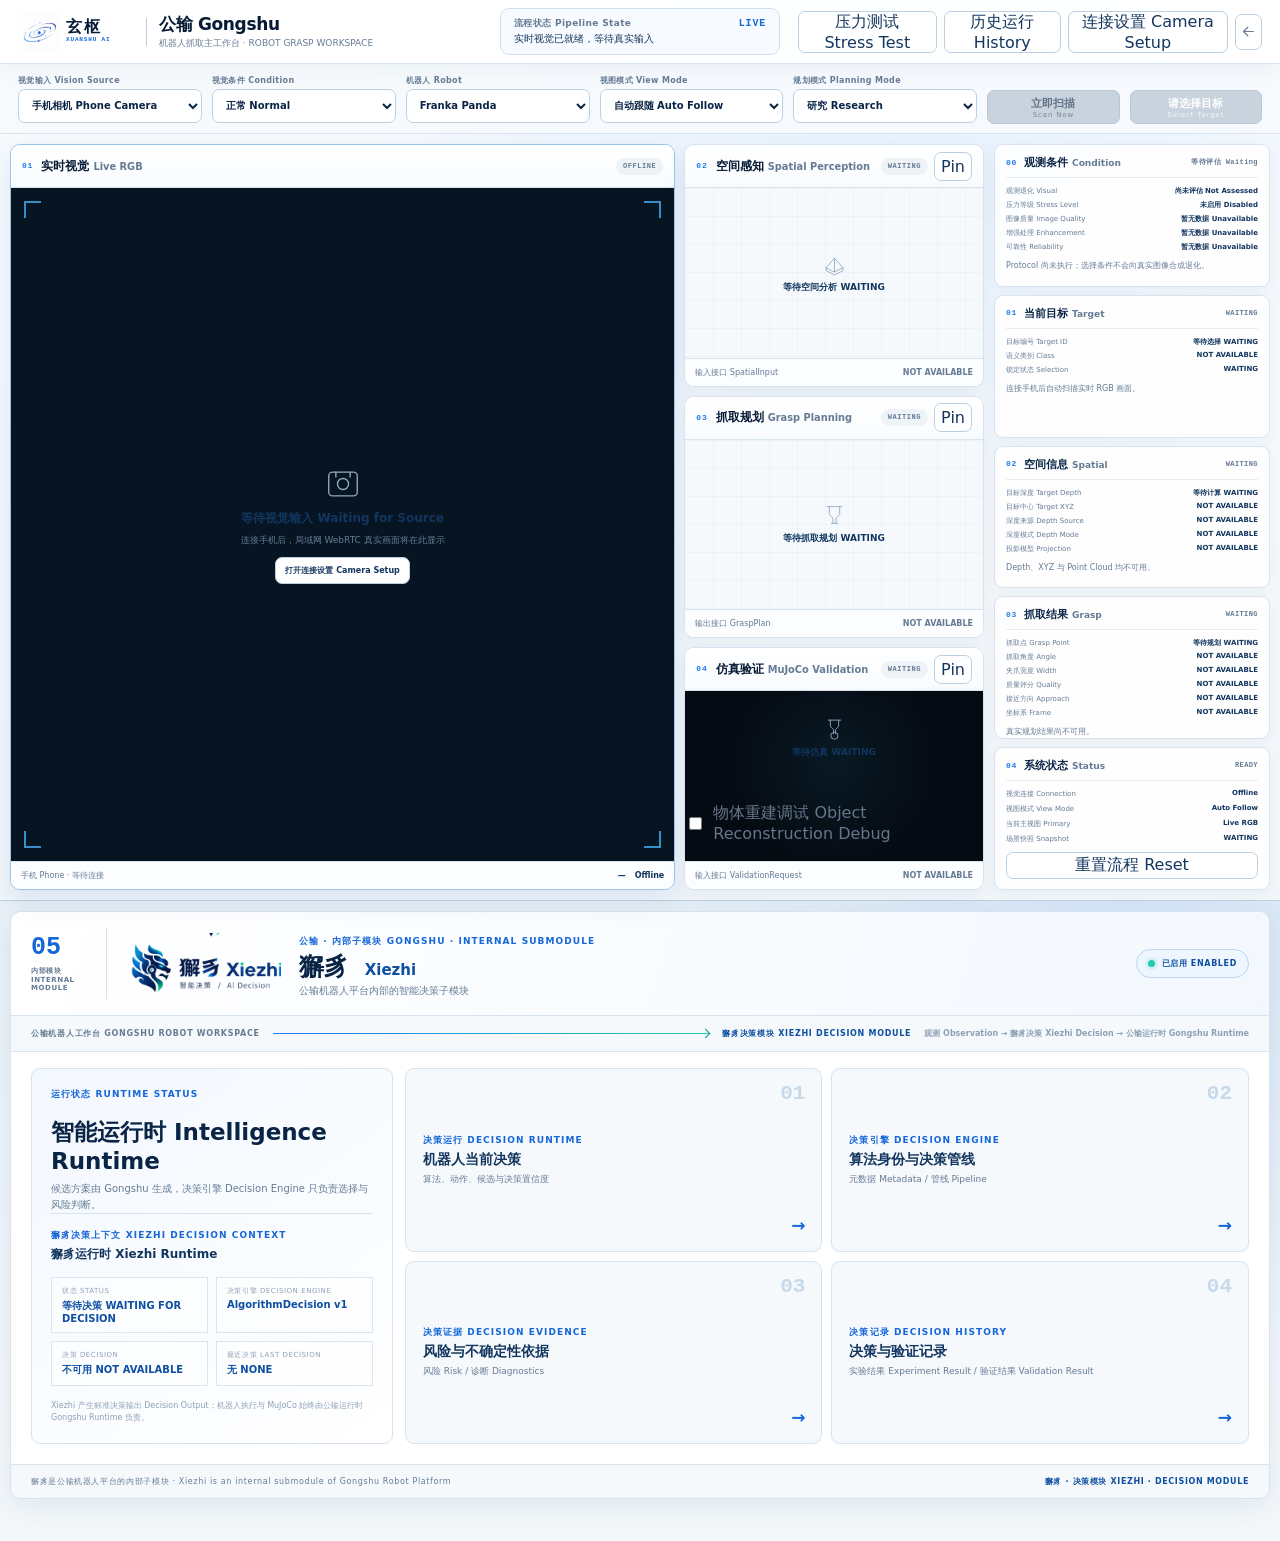
==== frontend/apps/gongshu/index.html @ 01b91fa0 "feat(xiezhi): add algorithm switcher v1" ====
<!doctype html>
<html lang="zh-CN">
  <head>
    <meta charset="utf-8" />
    <meta name="viewport" content="width=device-width, initial-scale=1" />
    <meta name="theme-color" content="#edf3f8" />
    <meta name="description" content="公输 Gongshu 机器人抓取主工作台：实时视觉、空间感知、抓取规划与 MuJoCo 仿真验证。" />
    <title>公输 Gongshu · 机器人抓取主工作台</title>
    <link rel="stylesheet" href="./gongshu.css" />
    <link rel="stylesheet" href="./workspace.css" />
    <link rel="stylesheet" href="./xiezhi-lab.css" />
  </head>
  <body class="workspace-app">
    <header class="workspace-header">
      <div class="workspace-brand">
        <a class="brand" href="../../index.html" aria-label="返回玄枢 XUANSHU AI 门户">
          <img src="../portal/assets/xuanshu-orbit.png" alt="" />
          <span><strong>玄枢</strong><small>XUANSHU AI</small></span>
        </a>
        <span class="brand-divider" aria-hidden="true"></span>
        <div class="product-name">
          <strong>公输 Gongshu</strong>
          <span>机器人抓取主工作台 · ROBOT GRASP WORKSPACE</span>
        </div>
      </div>

      <div class="pipeline-summary" aria-live="polite">
        <span>流程状态 Pipeline State</span>
        <strong id="pipelineBadge">LIVE</strong>
        <small id="pipelineMessage">实时视觉已就绪，等待真实输入</small>
      </div>

      <div class="workspace-header-actions">
        <button id="conditionSettingsButton" class="quiet-button" type="button">压力测试 Stress Test</button>
        <button id="legacyButton" class="quiet-button" type="button">历史运行 History</button>
        <button id="cameraSetupButton" class="quiet-button" type="button">连接设置 Camera Setup</button>
        <a class="icon-button" href="../../index.html" title="返回玄枢门户" aria-label="返回玄枢门户">
          <svg viewBox="0 0 24 24" aria-hidden="true"><path d="M19 12H5M11 6l-6 6 6 6"/></svg>
        </a>
      </div>
    </header>

    <section class="workspace-toolbar" aria-label="抓取任务控制栏">
      <label class="control-field">
        <span>视觉输入 Vision Source</span>
        <select id="sourceSelect">
          <option value="phone">手机相机 Phone Camera</option>
          <option value="local_image">本地图片 Local Image</option>
        </select>
      </label>
      <label class="control-field">
        <span>视觉条件 Condition</span>
        <select id="conditionSelect">
          <option value="NORMAL">正常 Normal</option>
          <option value="BLUR">模糊 Blur</option>
          <option value="LOW_LIGHT">低光 Low-Light</option>
          <option value="LOW_LIGHT_BLUR">低光 + 模糊 Low-Light + Blur</option>
          <option value="OCCLUSION" disabled>遮挡 Occlusion · Pending</option>
        </select>
      </label>
      <label class="control-field">
        <span>机器人 Robot</span>
        <select id="robotSelect">
          <option value="panda">Franka Panda</option>
          <option value="ur5e">UR5e</option>
        </select>
      </label>
      <label class="control-field view-mode-field">
        <span>视图模式 View Mode</span>
        <select id="viewModeSelect">
          <option value="auto">自动跟随 Auto Follow</option>
          <option value="manual">手动固定 Manual Pin</option>
        </select>
      </label>
      <label class="control-field grasp-mode-field">
        <span>规划模式 Planning Mode</span>
        <select id="graspModeSelect">
          <option value="RESEARCH">研究 Research</option>
          <option value="DEMO">演示 Demo</option>
        </select>
      </label>
      <button id="analyzeTargetsButton" class="analyze-targets-button" type="button" disabled>
        <span>立即扫描</span><small>Scan Now</small>
      </button>
      <button id="startGraspButton" class="start-grasp-button" type="button" disabled>
        <span id="startGraspLabel">请选择目标</span><small id="startGraspHint">Select Target</small>
      </button>
    </section>

    <section id="localImageInput" class="local-image-input" aria-label="Local Image Input" hidden>
      <div>
        <span>本地图片输入</span>
        <strong>Local Image Input</strong>
      </div>
      <label class="local-image-picker" for="localImageFile">选择图片 Choose Image</label>
      <input id="localImageFile" type="file" accept="image/jpeg,image/png,image/webp,image/bmp" hidden />
      <p>文件名：<strong id="localImageFilename">尚未选择 No file selected</strong></p>
      <label class="local-image-auto-select">
        <input id="localImageAutoSelect" type="checkbox" />
        快速自动选择首个目标 Quick Auto-select
      </label>
      <button id="loadLocalImageButton" type="button" disabled>加载图片 Load Image</button>
      <span id="localImageStatus" class="local-image-status">WAITING</span>
    </section>

    <main class="workspace-shell">
      <section id="viewGrid" class="workspace-view-grid" aria-label="Vision-to-Grasp 四视图 Workspace">
        <article id="livePanel" class="workspace-view is-primary" data-view="live" data-slot="primary">
          <header class="workspace-view-header">
            <div><span>01</span><h2 id="liveViewTitle">实时视觉 <b>Live RGB</b></h2></div>
            <div class="view-header-actions">
              <strong id="liveState" class="module-state">未连接 Disconnected</strong>
              <button class="pin-view-button" type="button" data-pin-view="live" aria-label="固定实时视觉为主视图">Pin</button>
            </div>
          </header>
          <div class="workspace-view-stage live-rgb-stage">
            <div id="liveEmpty" class="workspace-empty">
              <svg viewBox="0 0 48 48" aria-hidden="true"><rect x="6" y="9" width="36" height="30" rx="5"/><circle cx="24" cy="24" r="7"/><path d="M15 9v6M33 9v6"/></svg>
              <strong>等待视觉输入 Waiting for Source</strong>
              <span>连接手机后，局域网 WebRTC 真实画面将在此显示</span>
              <button type="button" data-open-camera-setup>打开连接设置 Camera Setup</button>
            </div>
            <img id="liveMedia" class="workspace-media" alt="手机局域网实时 RGB 画面" hidden />
            <svg id="targetOverlay" class="target-overlay" role="group" aria-label="目标候选 Object Candidates" hidden></svg>
            <div id="visionScanFx" class="vision-scan-fx" aria-hidden="true"></div>
            <div id="targetLockBanner" class="target-lock-banner" hidden>
              <span>目标已锁定</span><strong>Target Locked</strong>
            </div>
            <div id="analysisControls" class="analysis-controls" hidden>
              <span id="analysisStatus">扫描中 Scanning</span>
              <button id="resumeLiveButton" type="button">重新扫描 Scan Again</button>
            </div>
            <div class="frame-corners" aria-hidden="true"><i></i><i></i><i></i><i></i></div>
          </div>
          <footer class="workspace-view-footer">
            <span id="liveSourceLabel">手机 Phone · 等待连接</span>
            <div><b id="liveResolution">—</b><b id="liveConnection">未连接 Disconnected</b></div>
          </footer>
        </article>

        <article id="spatialPanel" class="workspace-view" data-view="spatial" data-slot="1">
          <header class="workspace-view-header">
            <div><span>02</span><h2>空间感知 <b>Spatial Perception</b></h2></div>
            <div class="view-header-actions">
              <strong id="spatialState" class="module-state">WAITING</strong>
              <button class="pin-view-button" type="button" data-pin-view="spatial" aria-label="固定空间感知为主视图">Pin</button>
            </div>
          </header>
          <div class="workspace-view-stage pending-stage">
            <img id="spatialSnapshot" class="workspace-media spatial-media" alt="真实深度图与目标点云空间分析结果" hidden />
            <div id="spatialMediaLabels" class="spatial-media-labels" hidden>
              <span>深度图 <b>Depth Map</b></span>
              <span>目标点云 <b>Target Point Cloud</b></span>
            </div>
            <div id="spatialTimingSummary" class="spatial-timing-summary" hidden>
              <strong id="spatialReadyTiming">READY</strong>
              <dl>
                <div><dt>Model Load</dt><dd id="spatialModelLoadTiming">—</dd></div>
                <div><dt>Depth Inference</dt><dd id="spatialDepthTiming">—</dd></div>
                <div><dt>Point Cloud</dt><dd id="spatialPointCloudTiming">—</dd></div>
                <div><dt>Spatial Compute</dt><dd id="spatialComputeTiming">—</dd></div>
                <div><dt>Total</dt><dd id="spatialTotalTiming">—</dd></div>
              </dl>
            </div>
            <div id="spatialEmpty" class="workspace-empty">
              <svg viewBox="0 0 48 48" aria-hidden="true"><path d="m8 30 16-18 16 18-16 8z"/><path d="M8 30v6l16 8 16-8v-6M24 12v26"/></svg>
              <strong>等待空间分析 WAITING</strong>
              <span>等待已锁定目标与场景快照 Scene Snapshot</span>
            </div>
            <div id="spatialPendingOverlay" class="pending-overlay" hidden>
              <span id="spatialLoadingIndicator" class="stage-loading-indicator" aria-hidden="true"></span>
              <strong id="spatialProgressTitle">空间分析 Spatial Analysis</strong>
              <span id="spatialProgressDetail">等待计算 WAITING</span>
              <span id="spatialElapsed" class="spatial-elapsed">Processing</span>
              <span id="spatialEta" class="spatial-eta">正在估计耗时 Estimating...</span>
              <div id="spatialDownloadProgress" class="spatial-download-progress" hidden>
                <progress id="spatialDownloadBar" max="1" value="0"></progress>
                <span id="spatialDownloadDetail">等待下载 Download Pending</span>
              </div>
              <span id="spatialSlowWarning" class="spatial-slow-warning" hidden>运行时间异常 Taking Longer Than Expected</span>
              <span id="spatialModelState" class="spatial-model-state">Model Pending</span>
              <div id="spatialErrorActions" class="pending-actions" hidden>
                <button id="retrySpatialButton" type="button">重新分析 Analyze Again</button>
                <button id="newSceneButton" type="button">重新采集 New Scene</button>
              </div>
            </div>
          </div>
          <footer class="workspace-view-footer"><span>输入接口 SpatialInput</span><strong id="spatialFooter">NOT AVAILABLE</strong></footer>
        </article>

        <article id="graspPanel" class="workspace-view" data-view="grasp" data-slot="2">
          <header class="workspace-view-header">
            <div><span>03</span><h2>抓取规划 <b>Grasp Planning</b></h2></div>
            <div class="view-header-actions">
              <strong id="graspState" class="module-state">WAITING</strong>
              <button class="pin-view-button" type="button" data-pin-view="grasp" aria-label="固定抓取规划为主视图">Pin</button>
            </div>
          </header>
          <div class="workspace-view-stage pending-stage">
            <img id="graspMedia" class="workspace-media" alt="真实空间结果驱动的抓取规划可视化" hidden />
            <div id="graspLayerControls" class="grasp-layer-controls" hidden>
              <button type="button" data-grasp-layer="quality">Quality</button>
              <button type="button" data-grasp-layer="angle">Angle</button>
              <button type="button" data-grasp-layer="width">Width</button>
              <button type="button" data-grasp-layer="candidates" class="is-active">Candidates</button>
            </div>
            <div id="graspEmpty" class="workspace-empty">
              <svg viewBox="0 0 48 48" aria-hidden="true"><path d="M14 7v15l7 7v10M34 7v15l-7 7v10M10 7h28"/><path d="M18 39h12"/></svg>
              <strong>等待抓取规划 WAITING</strong>
              <span>等待真实 SpatialResult 与目标点云</span>
            </div>
            <div id="graspPendingOverlay" class="pending-overlay" hidden>
              <strong id="graspProgressTitle">抓取规划 Grasp Planning</strong>
              <span id="graspProgressDetail">等待规划 WAITING</span>
              <span id="graspElapsed">Elapsed —</span>
              <span id="graspEta">ETA Estimating...</span>
            </div>
          </div>
          <footer class="workspace-view-footer"><span>输出接口 GraspPlan</span><strong id="graspFooter">NOT AVAILABLE</strong></footer>
        </article>

        <article id="simulationPanel" class="workspace-view" data-view="simulation" data-slot="3">
          <header class="workspace-view-header">
            <div><span>04</span><h2>仿真验证 <b>MuJoCo Validation</b></h2></div>
            <div class="view-header-actions">
              <strong id="simulationState" class="module-state">WAITING</strong>
              <button class="pin-view-button" type="button" data-pin-view="simulation" aria-label="固定仿真验证为主视图">Pin</button>
            </div>
          </header>
          <div class="workspace-view-stage pending-stage simulation-stage">
            <img id="simulationMedia" class="workspace-media simulation-stream" alt="当前 GraspPlan 驱动的连续 MuJoCo Physics 渲染" hidden />
            <div id="simulationEmpty" class="workspace-empty">
              <svg viewBox="0 0 48 48" aria-hidden="true"><path d="M16 6v12l6 6v8M32 6v12l-6 6v8M12 6h24"/><path d="m18 32 6-3 6 3v8l-6 3-6-3z"/></svg>
              <strong>等待仿真 WAITING</strong>
              <span>等待可用候选与用户启动 Simulation Attempt</span>
            </div>
            <div class="simulation-attempt-summary" aria-label="规划与仿真尝试状态">
              <div>
                <small>抓取规划 Planning Result</small>
                <strong id="simulationPlanningResult">WAITING</strong>
                <span id="simulationPlanningReason">Reason —</span>
              </div>
              <div>
                <small>仿真尝试 Simulation Attempt</small>
                <strong id="simulationAttemptState">WAITING</strong>
                <span id="simulationAttemptCandidate">Candidate —</span>
              </div>
            </div>
            <div id="simulationHud" class="simulation-hud" hidden>
              <div><small>仿真状态 Simulation State</small><strong id="simulationHudState">WAITING</strong></div>
              <div class="simulation-hud-metrics">
                <span>碰撞 Collision <b id="simulationCollision">CLEAR</b></span>
                <span>抬升 Lift <b id="simulationLift">0.000 m</b></span>
                <span>目标 Target <b id="simulationTarget">—</b></span>
                <span>外观 Appearance <b id="simulationAppearance">WAITING</b></span>
                <span>纹理 Texture <b id="simulationTexture">WAITING</b></span>
                <span>来源 Source <b id="simulationAppearanceSource">Target Snapshot Frame —</b></span>
              </div>
              <strong id="simulationResult" class="simulation-result">SIMULATION ONLY</strong>
            </div>
            <div class="simulation-camera-controls" aria-label="MuJoCo 虚拟相机控制">
              <button type="button" data-sim-camera="AUTO_CINEMATIC" class="is-active">自动电影 Auto Cinematic</button>
              <button type="button" data-sim-camera="TECHNICAL">技术视图 Technical</button>
              <button type="button" data-sim-camera="TARGET_FOLLOW">目标跟随 Target Follow</button>
              <button type="button" data-sim-camera="FREE_CAMERA">自由相机 Free</button>
            </div>
            <label class="simulation-scenario-control">
              <span>物理场景 Physics Scenario</span>
              <select id="validationScenarioSelect">
                <option value="NOMINAL">标称路径 Nominal</option>
                <option value="TARGET_OFFSET_STRESS">目标偏移 Target Offset Stress</option>
              </select>
            </label>
            <label class="reconstruction-debug-control">
              <input id="reconstructionDebugToggle" type="checkbox" />
              物体重建调试 Object Reconstruction Debug
            </label>
            <button id="startValidationButton" class="start-validation-button" type="button" disabled>
              开始仿真尝试 <b>Start Attempt</b>
            </button>
            <section id="simulationPlaybackControls" class="simulation-playback-controls" hidden>
              <div class="recording-status-row">
                <strong id="recordingAvailability">Replay Available</strong>
                <span id="recordingSaveState">Unsaved</span>
                <button id="saveRecordingButton" type="button">保存记录 Save Recording</button>
                <button id="exportVideoButton" type="button">导出视频 Export Video</button>
              </div>
              <div class="playback-transport">
                <button type="button" data-playback-action="STEP_BACKWARD" aria-label="后退一帧">◀│</button>
                <button type="button" data-playback-action="REPLAY">↺ Replay</button>
                <button id="playPauseButton" type="button" data-playback-action="PLAY">▶ Play</button>
                <button type="button" data-playback-action="STEP_FORWARD" aria-label="前进一帧">│▶</button>
                <span id="playbackCurrentTime">0.000</span>
                <input id="playbackTimeline" type="range" min="0" max="1" step="0.001" value="0" aria-label="Recording 时间轴" />
                <span id="playbackDuration">0.000 s</span>
              </div>
              <div class="playback-options">
                <div aria-label="播放速度">
                  <button type="button" data-playback-speed="0.25">0.25×</button>
                  <button type="button" data-playback-speed="0.5">0.5×</button>
                  <button type="button" data-playback-speed="1" class="is-active">1×</button>
                  <button type="button" data-playback-speed="2">2×</button>
                </div>
                <label><input id="technicalOverlayToggle" type="checkbox" /> Technical Overlay</label>
              </div>
            </section>
            <section id="reconstructionDebugPanel" class="reconstruction-debug-panel" hidden>
              <header>
                <div><span>诊断链</span><strong>物体重建调试 Object Reconstruction Debug</strong></div>
                <small id="reconstructionDebugMeta">等待调试数据 Waiting</small>
              </header>
              <div class="reconstruction-debug-grid">
                <figure><img id="debugInputImage" alt="Input RGB" /><figcaption>1 · 输入 RGB Input</figcaption></figure>
                <figure><img id="debugMaskImage" alt="Segmentation Mask" /><figcaption>2 · 分割掩码 Mask</figcaption></figure>
                <figure><img id="debugPointCloudImage" alt="Point Cloud" /><figcaption>3 · 点云 Point Cloud</figcaption></figure>
                <figure><img id="debugProxyImage" alt="Generated Proxy" /><figcaption>4 · 生成代理 Generated Proxy</figcaption></figure>
                <figure><img id="debugMujocoImage" alt="MuJoCo Object" /><figcaption>5 · MuJoCo 物体 Object</figcaption></figure>
              </div>
            </section>
          </div>
          <footer class="workspace-view-footer"><span>输入接口 ValidationRequest</span><strong id="simulationFooter">NOT AVAILABLE</strong></footer>
        </article>
      </section>

      <aside class="workspace-inspector" aria-label="抓取任务状态">
        <section class="inspector-block condition-block">
          <header><div><span>00</span><h2>观测条件 <b>Condition</b></h2></div><strong id="conditionStatus">等待评估 Waiting</strong></header>
          <dl class="target-summary">
            <div><dt>观测退化 Visual</dt><dd id="conditionVisualValue">尚未评估 Not Assessed</dd></div>
            <div><dt>压力等级 Stress Level</dt><dd id="conditionLevelValue">未启用 Disabled</dd></div>
            <div><dt>图像质量 Image Quality</dt><dd id="conditionQualityValue">暂无数据 Unavailable</dd></div>
            <div><dt>增强处理 Enhancement</dt><dd id="conditionEnhancementValue">暂无数据 Unavailable</dd></div>
            <div><dt>可靠性 Reliability</dt><dd id="conditionReliabilityValue">暂无数据 Unavailable</dd></div>
          </dl>
          <p id="conditionDetail">Protocol 尚未执行；选择条件不会向真实图像合成退化。</p>
        </section>
        <section class="inspector-block">
          <header><div><span>01</span><h2>当前目标 <b>Target</b></h2></div><strong id="targetStatus">WAITING</strong></header>
          <dl class="target-summary">
            <div><dt>目标编号 Target ID</dt><dd id="targetValue">等待选择 WAITING</dd></div>
            <div><dt>语义类别 Class</dt><dd id="targetClassValue">NOT AVAILABLE</dd></div>
            <div><dt>锁定状态 Selection</dt><dd id="targetLockValue">WAITING</dd></div>
          </dl>
          <p id="targetDetail">连接手机后自动扫描实时 RGB 画面。</p>
        </section>
        <section class="inspector-block">
          <header><div><span>02</span><h2>空间信息 <b>Spatial</b></h2></div><strong id="spatialInspectorStatus">WAITING</strong></header>
          <dl class="target-summary spatial-summary">
            <div><dt>目标深度 Target Depth</dt><dd id="spatialDepthValue">等待计算 WAITING</dd></div>
            <div><dt>目标中心 Target XYZ</dt><dd id="spatialValue">NOT AVAILABLE</dd></div>
            <div><dt>深度来源 Depth Source</dt><dd id="spatialSourceValue">NOT AVAILABLE</dd></div>
            <div><dt>深度模式 Depth Mode</dt><dd id="spatialModeValue">NOT AVAILABLE</dd></div>
            <div><dt>投影模型 Projection</dt><dd id="spatialProjectionValue">NOT AVAILABLE</dd></div>
          </dl>
          <p id="spatialDetail">Depth、XYZ 与 Point Cloud 均不可用。</p>
        </section>
        <section class="inspector-block">
          <header><div><span>03</span><h2>抓取结果 <b>Grasp</b></h2></div><strong id="graspInspectorStatus">WAITING</strong></header>
          <dl class="target-summary grasp-summary">
            <div><dt>抓取点 Grasp Point</dt><dd id="graspValue">等待规划 WAITING</dd></div>
            <div><dt>抓取角度 Angle</dt><dd id="graspAngleValue">NOT AVAILABLE</dd></div>
            <div><dt>夹爪宽度 Width</dt><dd id="graspWidthValue">NOT AVAILABLE</dd></div>
            <div><dt>质量评分 Quality</dt><dd id="graspQualityValue">NOT AVAILABLE</dd></div>
            <div><dt>接近方向 Approach</dt><dd id="graspApproachValue">NOT AVAILABLE</dd></div>
            <div><dt>坐标系 Frame</dt><dd id="graspFrameValue">NOT AVAILABLE</dd></div>
          </dl>
          <p id="graspDetail">真实规划结果尚不可用。</p>
        </section>
        <section class="inspector-block system-block">
          <header><div><span>04</span><h2>系统状态 <b>Status</b></h2></div><strong id="systemStatus">READY</strong></header>
          <dl class="system-list">
            <div><dt>视觉连接 Connection</dt><dd id="statusConnection">Disconnected</dd></div>
            <div><dt>视图模式 View Mode</dt><dd id="statusViewMode">Auto Follow</dd></div>
            <div><dt>当前主视图 Primary</dt><dd id="statusPrimaryView">Live RGB</dd></div>
            <div><dt>场景快照 Snapshot</dt><dd id="statusSnapshot">WAITING</dd></div>
          </dl>
          <button id="resetPipelineButton" class="reset-button" type="button">重置流程 Reset</button>
        </section>
      </aside>
    </main>

    <section id="xiezhiLab" class="xiezhi-module" aria-labelledby="xiezhiLabTitle">
      <div class="xiezhi-module-shell">
        <header class="xiezhi-module-header">
          <div class="xiezhi-module-index" aria-hidden="true"><span>05</span><small>内部模块 INTERNAL MODULE</small></div>
          <div class="xiezhi-logo-lockup">
            <img src="assets/xiezhi-logo-sheet.png" alt="獬豸 Xiezhi 智能决策 Logo">
          </div>
          <div class="xiezhi-module-title">
            <span>公输 · 内部子模块 GONGSHU · INTERNAL SUBMODULE</span>
            <h1 id="xiezhiLabTitle">獬豸 <b>Xiezhi</b></h1>
            <p>公输机器人平台内部的智能决策子模块</p>
          </div>
          <strong class="xiezhi-module-state"><i aria-hidden="true"></i> 已启用 ENABLED</strong>
        </header>

        <div class="xiezhi-workflow-bridge" aria-label="Gongshu 工作流到 Xiezhi 智能决策子模块">
          <span>公输机器人工作台 GONGSHU ROBOT WORKSPACE</span>
          <i aria-hidden="true"></i>
          <strong>獬豸决策模块 XIEZHI DECISION MODULE</strong>
          <small>观测 Observation → 獬豸决策 Xiezhi Decision → 公输运行时 Gongshu Runtime</small>
        </div>

        <div class="xiezhi-module-body">
          <section class="xiezhi-concept-preview" aria-labelledby="xiezhiPreviewTitle">
            <span>运行状态 RUNTIME STATUS</span>
            <h2 id="xiezhiPreviewTitle">智能运行时 Intelligence Runtime</h2>
            <p id="xiezhiPreviewCopy">候选方案由 Gongshu 生成，决策引擎 Decision Engine 只负责选择与风险判断。</p>
            <div class="xiezhi-context-placeholder">
              <small>獬豸决策上下文 XIEZHI DECISION CONTEXT</small>
              <strong>獬豸运行时 Xiezhi Runtime</strong>
              <dl class="xiezhi-runtime-grid" aria-live="polite">
                <div><dt>状态 Status</dt><dd id="xiezhiRuntimeStatus">正在连接 CONNECTING</dd></div>
                <div><dt>决策引擎 Decision Engine</dt><dd id="xiezhiConnectionStatus">等待中 WAITING</dd></div>
                <div><dt>决策 Decision</dt><dd id="xiezhiRuntimeContext">不可用 NOT AVAILABLE</dd></div>
                <div><dt>最近决策 Last Decision</dt><dd id="xiezhiLatestEvent">无 NONE</dd></div>
              </dl>
              <p>Xiezhi 产生标准决策输出 Decision Output；机器人执行与 MuJoCo 始终由公输运行时 Gongshu Runtime 负责。</p>
            </div>
          </section>

          <nav class="xiezhi-capability-grid" aria-label="Xiezhi 智能决策子模块功能">
            <button type="button" data-xiezhi-action="runtime" data-preview="决策运行 Decision Runtime" data-copy="每次规划完成后，统一算法接口都会产生可记录的决策输出 Decision Output。" aria-expanded="false" aria-controls="xiezhiDetailPanel">
              <em>01</em><small>决策运行 DECISION RUNTIME</small><strong>机器人当前决策</strong><p>算法、动作、候选与决策置信度</p><b>→</b>
            </button>
            <button type="button" data-xiezhi-action="provider" data-preview="决策引擎 Decision Engine" data-copy="识别当前算法身份、注册状态与正式决策管线；决策引擎不接触机器人 Robot 或 MuJoCo。" aria-expanded="false" aria-controls="xiezhiDetailPanel">
              <em>02</em><small>决策引擎 DECISION ENGINE</small><strong>算法身份与决策管线</strong><p>元数据 Metadata / 管线 Pipeline</p><b>→</b>
            </button>
            <button type="button" data-xiezhi-action="evidence" data-preview="决策证据 Decision Evidence" data-copy="显示所选候选、启发式置信度、风险估计与决策原因。" aria-expanded="false" aria-controls="xiezhiDetailPanel">
              <em>03</em><small>决策证据 DECISION EVIDENCE</small><strong>风险与不确定性依据</strong><p>风险 Risk / 诊断 Diagnostics</p><b>→</b>
            </button>
            <button type="button" data-xiezhi-action="history" data-preview="决策记录 Decision History" data-copy="从 Arena ResultRecord 查看最近决策、实验结果与验证结果。" aria-expanded="false" aria-controls="xiezhiDetailPanel">
              <em>04</em><small>决策记录 DECISION HISTORY</small><strong>决策与验证记录</strong><p>实验结果 Experiment Result / 验证结果 Validation Result</p><b>→</b>
            </button>
          </nav>
        </div>

        <section id="xiezhiDetailPanel" class="xiezhi-detail-panel" aria-labelledby="xiezhiDetailTitle" hidden>
          <header>
            <div><small>獬豸子模块 XIEZHI SUBMODULE</small><h2 id="xiezhiDetailTitle">模块详情 Module Detail</h2></div>
            <button id="xiezhiDetailClose" type="button" aria-label="收起智能模块详情">收起 Close</button>
          </header>

          <article data-xiezhi-panel="runtime" hidden>
            <p>当前机器人决策直接读取 XiezhiDashboardState v1，不在展示层重建决策数据。</p>
            <dl class="xiezhi-detail-grid">
              <div><dt>当前算法 Current Algorithm</dt><dd id="xiezhiDecisionAlgorithm">—</dd></div>
              <div><dt>版本 Version</dt><dd id="xiezhiDecisionVersion">—</dd></div>
              <div><dt>动作 Action</dt><dd id="xiezhiDecisionAction">—</dd></div>
              <div><dt>所选候选 Selected Candidate</dt><dd id="xiezhiDecisionCandidate">—</dd></div>
              <div><dt>置信度 Confidence</dt><dd id="xiezhiDecisionConfidence">—</dd></div>
              <div><dt>不确定性 Uncertainty</dt><dd id="xiezhiDecisionUncertainty">—</dd></div>
            </dl>
          </article>

          <article data-xiezhi-panel="provider" hidden>
            <p>展示当前算法身份、注册状态与正式决策管线；入口仅预留能力位置，不在本阶段创建页面。</p>
            <dl class="xiezhi-detail-grid">
              <div><dt>激活算法 Active Algorithm</dt><dd id="xiezhiActiveAlgorithmName">—</dd></div>
              <div><dt>激活版本 Active Version</dt><dd id="xiezhiActiveAlgorithmVersion">—</dd></div>
              <div><dt>激活类型 Active Type</dt><dd id="xiezhiActiveAlgorithmType">—</dd></div>
              <div><dt>激活状态 Active Status</dt><dd id="xiezhiActiveAlgorithmStatus">—</dd></div>
              <div class="is-wide"><dt>算法元数据 Algorithm Metadata</dt><dd id="xiezhiEngineMetadata">—</dd></div>
              <div><dt>算法类型 Algorithm Type</dt><dd id="xiezhiEngineType">—</dd></div>
              <div><dt>版本 Version</dt><dd id="xiezhiEngineVersion">—</dd></div>
              <div><dt>状态 Status</dt><dd id="xiezhiEngineStatus">—</dd></div>
              <div class="is-wide"><dt>管线概览 Pipeline Overview</dt><dd id="xiezhiEnginePipeline">—</dd></div>
            </dl>
            <div class="xiezhi-engine-entries" aria-label="未来算法工具入口">
              <button type="button" data-xiezhi-entry="blueprint" disabled><small>算法结构 ALGORITHM STRUCTURE</small><strong>算法蓝图 Algorithm Blueprint</strong><span id="xiezhiBlueprintReference">等待数据 WAITING</span></button>
              <button type="button" data-xiezhi-entry="arena"><small>公平比较 FAIR COMPARISON</small><strong>算法竞技场 Algorithm Arena</strong><span>入口预留 ENTRY RESERVED</span></button>
            </div>
          </article>

          <article data-xiezhi-panel="evidence" hidden>
            <p>以下数值是未校准的决策证据，不代表真实抓取成功概率。</p>
            <dl class="xiezhi-detail-grid">
              <div><dt>所选候选 Selected Candidate</dt><dd id="xiezhiEvidenceCandidate">—</dd></div>
              <div><dt>风险 Risk</dt><dd id="xiezhiEvidenceRisk">—</dd></div>
              <div><dt>不确定性 Uncertainty</dt><dd id="xiezhiEvidenceUncertainty">—</dd></div>
              <div class="is-wide"><dt>诊断 Diagnostics</dt><dd id="xiezhiEvidenceDiagnostics">—</dd></div>
              <div class="is-wide"><dt>原因 Reason</dt><dd id="xiezhiEvidenceReason">暂无决策证据 No decision evidence</dd></div>
            </dl>
          </article>

          <article data-xiezhi-panel="history" hidden>
            <p>读取 Arena ResultRecord 投影，统一呈现最近决策、实验结果与验证结果。</p>
            <div id="xiezhiDecisionHistoryList" class="xiezhi-decision-history">
              <p class="xiezhi-empty-state">尚无决策记录 No decisions yet</p>
            </div>
          </article>
        </section>

        <footer class="xiezhi-module-footer">
          <span>獬豸是公输机器人平台的内部子模块 · Xiezhi is an internal submodule of Gongshu Robot Platform</span>
          <strong>獬豸 · 决策模块 XIEZHI · DECISION MODULE</strong>
        </footer>
      </div>
    </section>

    <dialog id="xiezhiBlueprintDialog" class="xiezhi-blueprint-dialog" aria-labelledby="xiezhiBlueprintTitle">
      <header class="xiezhi-blueprint-header">
        <div>
          <small>决策引擎 · 算法结构 DECISION ENGINE · ALGORITHM STRUCTURE</small>
          <h2 id="xiezhiBlueprintTitle">算法蓝图 Algorithm Blueprint</h2>
          <p id="xiezhiBlueprintIdentity">等待 Blueprint v1 数据 Waiting for Blueprint v1</p>
        </div>
        <button id="xiezhiBlueprintClose" type="button" aria-label="关闭算法蓝图 Close Algorithm Blueprint">关闭 Close</button>
      </header>
      <div class="xiezhi-blueprint-layout">
        <section class="xiezhi-blueprint-canvas" aria-labelledby="xiezhiBlueprintPipelineTitle">
          <header>
            <div><small>算法管线 ALGORITHM PIPELINE</small><h3 id="xiezhiBlueprintPipelineTitle">决策结构 Decision Structure</h3></div>
            <span id="xiezhiBlueprintSchema">—</span>
          </header>
          <div id="xiezhiBlueprintPipeline" class="xiezhi-blueprint-pipeline" role="list" aria-label="算法蓝图节点 Algorithm Blueprint Nodes"></div>
        </section>
        <aside class="xiezhi-blueprint-detail" aria-labelledby="xiezhiBlueprintNodeName">
          <small>节点详情 NODE DETAIL</small>
          <h3 id="xiezhiBlueprintNodeName">选择一个节点 Select a node</h3>
          <p id="xiezhiBlueprintNodeDescription">节点信息由 Blueprint v1 提供。</p>
          <dl>
            <div><dt>代码模块 Module</dt><dd id="xiezhiBlueprintNodeModule">—</dd></div>
            <div><dt>函数 Function</dt><dd id="xiezhiBlueprintNodeFunction">—</dd></div>
            <div><dt>输入 Input</dt><dd id="xiezhiBlueprintNodeInput">—</dd></div>
            <div><dt>输出 Output</dt><dd id="xiezhiBlueprintNodeOutput">—</dd></div>
          </dl>
        </aside>
      </div>
      <footer>
        <span>只读结构视图 READ-ONLY STRUCTURE VIEW</span>
        <strong id="xiezhiBlueprintId">—</strong>
      </footer>
    </dialog>

    <div id="notice" class="workspace-notice" role="status" aria-live="polite" hidden></div>

    <dialog id="conditionDialog" class="workspace-dialog condition-dialog" aria-labelledby="conditionDialogTitle">
      <header class="dialog-header">
        <div><span>研究实验 Research Experiment</span><h2 id="conditionDialogTitle">视觉条件压力测试 Condition Stress Test</h2></div>
        <button type="button" class="dialog-close-button" data-close-condition aria-label="关闭视觉条件压力测试 Close Condition Stress Test">×</button>
      </header>
      <div class="condition-dialog-content">
        <section class="condition-settings-card">
          <h3>实验参数 Experiment Parameters</h3>
          <label><span>实验策略 Strategy</span><select id="stressStrategySelect"><option value="STRESS_ONLY">仅压力测试 Stress Only</option><option value="STRESS_PLUS_RECOVERY">压力测试与恢复 Stress + Recovery</option></select></label>
          <label><span>压力等级 Stress Level</span><select id="stressLevelSelect"><option value="MILD">轻度 Mild</option><option value="MODERATE" selected>中度 Moderate</option><option value="SEVERE">严重 Severe</option></select></label>
          <label><span>模糊类型 Blur Type</span><select id="stressBlurTypeSelect"><option value="GAUSSIAN">高斯模糊 Gaussian Blur</option><option value="MOTION">运动模糊 Motion Blur</option></select></label>
          <label><span>随机种子 Random Seed</span><input id="stressSeedInput" type="number" min="0" max="4294967295" step="1" value="7" /></label>
          <p>仅研究模式 Research Mode 生效；参数和种子将进入实验记录 Experiment Record。</p>
        </section>
        <section class="condition-comparison-card">
          <header><h3>原始与流程输入对比 Raw / Pipeline Comparison</h3><strong id="conditionCompareStatus">等待视觉输入 Waiting</strong></header>
          <div class="condition-comparison-grid">
            <figure><figcaption>原始图像 Raw Frame</figcaption><img id="conditionRawPreview" alt="原始图像 Raw Frame" hidden /></figure>
            <figure><figcaption>流程图像 Pipeline Frame</figcaption><img id="conditionPipelinePreview" alt="流程图像 Pipeline Frame" hidden /></figure>
          </div>
          <p id="conditionFrameChain">原始图像 Raw Frame → 退化图像 Degraded Frame → 增强图像 Enhanced Frame → 流程图像 Pipeline Frame</p>
        </section>
      </div>
    </dialog>

    <dialog id="cameraSetupDialog" class="workspace-dialog camera-setup-dialog" aria-labelledby="cameraSetupTitle">
      <header class="dialog-header">
        <div><span>VISION INPUT</span><h2 id="cameraSetupTitle">连接设置 Camera Setup</h2></div>
        <button type="button" class="dialog-close-button" data-close-camera-setup aria-label="关闭连接设置">×</button>
      </header>
      <div class="camera-setup-grid">
        <section class="setup-card connection-card">
          <div class="setup-card-heading"><h3>手机连接 Phone WebRTC</h3><strong id="cameraConnectionState">WAITING</strong></div>
          <dl>
            <div><dt>设备 Device</dt><dd id="cameraDevice">Phone Camera</dd></div>
            <div><dt>连接 Connection</dt><dd id="cameraConnection">Waiting</dd></div>
            <div><dt>模式 Mode</dt><dd id="cameraMode">IDLE</dd></div>
            <div><dt>分辨率 Resolution</dt><dd id="cameraSideResolution">—</dd></div>
            <div><dt>接收速率 Receive FPS</dt><dd id="cameraSideFps">—</dd></div>
            <div><dt>链路延迟 Link Latency</dt><dd id="cameraSideLatency">—</dd></div>
          </dl>
          <p>WebRTC 仅在当前私有局域网传输；主工作台通过现有本地 RGB 桥显示画面。</p>
        </section>
        <section id="pairingPanel" class="setup-card pairing-card-v3">
          <div class="setup-card-heading"><h3>扫码配对 QR Pairing</h3><strong id="pairingState">WAITING</strong></div>
          <div class="pairing-content">
            <div class="qr-frame-v3"><img id="pairingQr" src="/api/camera/pairing-qr.png" alt="手机摄像头配对二维码" /></div>
            <dl>
              <div><dt>局域网地址 LAN Address</dt><dd id="cameraLanAddress">—</dd></div>
              <div><dt>设备 Device</dt><dd id="pairedDevice">Not paired</dd></div>
              <div><dt>配对令牌 Pairing Token</dt><dd>••••••••</dd></div>
            </dl>
          </div>
          <button id="refreshPairingButton" class="dialog-action" type="button">刷新一次性二维码 Refresh</button>
        </section>
        <section class="setup-card capture-card-v3">
          <div class="setup-card-heading"><h3>高清拍摄 LAN Capture</h3><strong id="captureResolution">NO CAPTURE</strong></div>
          <div class="capture-preview-v3"><span id="captureEmpty">等待手机拍摄 WAITING</span><img id="captureImage" alt="手机高清拍摄结果" hidden /></div>
          <p id="captureStatus">手机拍摄后原图仅保存在内存，明确保存后才写入磁盘。</p>
          <button id="saveCaptureButton" class="dialog-action" type="button" disabled>保存原图 Save</button>
        </section>
        <section class="setup-card certificate-card-v3">
          <div class="setup-card-heading"><h3>首次设置 Local CA</h3><strong>LAN ONLY</strong></div>
          <div class="certificate-content">
            <div class="setup-qr-v3"><img id="setupQr" src="/api/camera/setup-qr.png" alt="本地证书设置二维码" /></div>
            <div><p>首次使用需安装一次玄枢本地 CA。请先核对 SHA-256 指纹，再扫描配对二维码。</p><code id="certificateFingerprint">—</code></div>
          </div>
          <div class="privacy-row"><span>Cloud Relay <b>OFF</b></span><span>Cloud Storage <b>OFF</b></span><span>Internet Upload <b>OFF</b></span></div>
        </section>
      </div>
    </dialog>

    <dialog id="legacyDialog" class="workspace-dialog legacy-dialog" aria-labelledby="legacyTitle">
      <header class="dialog-header">
        <div><span>SECONDARY WORKFLOW</span><h2 id="legacyTitle">历史运行与离线验证 History</h2></div>
        <button type="button" class="dialog-close-button" data-close-legacy aria-label="关闭历史运行窗口">×</button>
      </header>
      <div class="legacy-content">
        <p>此入口保留现有固定种子离线闭环与公开运行目录读取能力。其结果不会接入 Phone RGB 主流程，也不会被当作真实相机计算结果。</p>
        <div class="legacy-actions">
          <button id="runSimulationButton" class="dialog-action is-primary" type="button">运行离线验证 Run Offline</button>
          <label class="dialog-action" for="snapshotInput">导入运行目录 Import Run</label>
          <input id="snapshotInput" type="file" webkitdirectory directory multiple hidden />
        </div>
        <div class="legacy-status"><span>最近运行 Latest Run</span><strong id="legacyRunStatus">尚未载入 NOT LOADED</strong></div>
        <section class="recording-history-section">
          <header><strong>会话历史 Session History</strong><span>未保存项目在退出应用后丢弃</span></header>
          <div id="sessionHistoryList" class="recording-history-list"><p>当前会话暂无 Recording。</p></div>
        </section>
        <section class="recording-history-section">
          <header><strong>已保存运行 Saved Runs</strong><span>仅包含用户明确保存的记录</span></header>
          <div id="savedRunsList" class="recording-history-list"><p>暂无已保存 Recording。</p></div>
        </section>
      </div>
    </dialog>

    <script src="./pipeline-state.js"></script>
    <script src="./target-selection.js"></script>
    <script src="./real-scene.js"></script>
    <script src="./xiezhi-blueprint.js"></script>
    <script src="./xiezhi-lab.js"></script>
  </body>
</html>
---- frontend/apps/gongshu/gongshu.css ----
:root {
  color-scheme: light;
  --navy-950: #061a35;
  --navy-900: #0a2446;
  --navy-800: #12365f;
  --blue-700: #0d4fa2;
  --blue-600: #1466d9;
  --blue-500: #1e7af0;
  --blue-100: #dcecff;
  --blue-50: #eef6ff;
  --cyan: #21cbb1;
  --cyan-strong: #109c85;
  --cyan-soft: #e9fbf7;
  --page: #edf3f8;
  --surface: #ffffff;
  --surface-soft: #f6f9fc;
  --surface-blue: #f3f8fe;
  --line: #d7e3ef;
  --line-strong: #bcd0e3;
  --text: #102846;
  --muted: #657b94;
  --muted-light: #8ca0b5;
  --success: #159963;
  --success-soft: #eaf8f1;
  --warning: #c98017;
  --warning-soft: #fff6e6;
  --danger: #d6504b;
  --danger-soft: #fff0ef;
  --shadow: 0 10px 28px rgba(29, 69, 111, 0.07);
}

* {
  box-sizing: border-box;
}

html {
  min-width: 320px;
  background: var(--page);
}

body {
  display: grid;
  grid-template-rows: auto minmax(0, 1fr);
  width: 100%;
  height: 100dvh;
  min-height: 620px;
  margin: 0;
  overflow: hidden;
  background:
    radial-gradient(circle at 78% 6%, rgba(63, 157, 244, 0.09), transparent 30rem),
    linear-gradient(180deg, #f7fafd, var(--page));
  color: var(--text);
  font-family: Inter, ui-sans-serif, system-ui, -apple-system, BlinkMacSystemFont, "Segoe UI", "Microsoft YaHei", sans-serif;
  -webkit-font-smoothing: antialiased;
}

button,
input,
label {
  font: inherit;
}

button:focus-visible,
a:focus-visible,
label:focus-within {
  outline: 3px solid rgba(30, 122, 240, 0.25);
  outline-offset: 2px;
}

button,
label {
  -webkit-tap-highlight-color: transparent;
}

.grasp-header {
  display: grid;
  grid-template-columns: minmax(300px, 1fr) auto minmax(350px, 1fr);
  align-items: center;
  gap: 18px;
  height: 68px;
  padding: 0 18px;
  border-bottom: 1px solid var(--line);
  background: rgba(255, 255, 255, 0.93);
  box-shadow: 0 4px 20px rgba(27, 68, 110, 0.05);
  backdrop-filter: blur(14px);
}

.brand-cluster,
.run-strip,
.header-actions,
.view-header,
.view-tools,
.section-title,
.section-title > div,
.execution-flow,
.flow-heading {
  display: flex;
  align-items: center;
}

.brand-cluster {
  min-width: 0;
}

.brand {
  display: flex;
  align-items: center;
  gap: 6px;
  flex: 0 0 auto;
  width: 124px;
  height: 52px;
  color: var(--navy-950);
  text-decoration: none;
}

.brand img {
  width: 42px;
  height: 42px;
  object-fit: contain;
  mix-blend-mode: multiply;
}

.brand > span {
  display: grid;
  gap: 1px;
  line-height: 1;
}

.brand > span strong {
  font-size: 16px;
  letter-spacing: .1em;
}

.brand > span small {
  color: var(--blue-600);
  font: 700 6px/1.2 "Cascadia Mono", Consolas, monospace;
  letter-spacing: .14em;
}

.brand-divider {
  width: 1px;
  height: 28px;
  margin: 0 14px;
  background: var(--line-strong);
}

.product-name {
  display: grid;
  min-width: 0;
  gap: 1px;
}

.product-name strong {
  color: var(--navy-950);
  font-size: 18px;
  letter-spacing: -0.02em;
}

.product-name span {
  overflow: hidden;
  color: var(--muted);
  font-size: 9px;
  text-overflow: ellipsis;
  white-space: nowrap;
}

.run-strip {
  justify-content: center;
  gap: 22px;
}

.run-identity {
  display: grid;
  gap: 3px;
  min-width: 100px;
}

.run-identity span,
.panel-kicker,
.view-index,
.view-state,
.view-footer span,
.stage-badge,
.flow-heading span,
.flow-track span,
.dialog-kicker {
  font-family: "Cascadia Mono", Consolas, "SFMono-Regular", monospace;
  letter-spacing: 0.1em;
}

.run-identity span {
  color: var(--muted-light);
  font-size: 7px;
  font-weight: 700;
}

.run-identity strong {
  max-width: 142px;
  overflow: hidden;
  color: var(--navy-800);
  font-family: "Cascadia Mono", Consolas, monospace;
  font-size: 10px;
  text-overflow: ellipsis;
  white-space: nowrap;
}

.connection-badge {
  display: inline-flex;
  align-items: center;
  gap: 9px;
  min-width: 126px;
  padding: 8px 11px;
  border: 1px solid var(--line);
  border-radius: 999px;
  background: var(--surface-soft);
  color: var(--muted);
  font-size: 10px;
  font-weight: 700;
}

.connection-badge i {
  width: 7px;
  height: 7px;
  border-radius: 50%;
  background: var(--muted-light);
  box-shadow: 0 0 0 4px rgba(140, 160, 181, 0.12);
}

.connection-badge.is-connected {
  border-color: #bde3d4;
  background: var(--success-soft);
  color: #127b52;
}

.connection-badge.is-connected i {
  background: var(--success);
  box-shadow: 0 0 0 4px rgba(21, 153, 99, 0.12);
}

.header-actions {
  justify-content: flex-end;
  gap: 7px;
}

.header-button,
.icon-button {
  display: inline-flex;
  align-items: center;
  justify-content: center;
  border-radius: 7px;
  cursor: pointer;
  text-decoration: none;
  transition: border-color 150ms ease, background 150ms ease, color 150ms ease;
}

.header-button {
  gap: 7px;
  min-height: 36px;
  padding: 0 11px;
  border: 1px solid var(--line-strong);
  font-size: 10px;
  font-weight: 700;
}

.header-button svg,
.icon-button svg {
  width: 17px;
  fill: none;
  stroke: currentColor;
  stroke-width: 1.7;
  stroke-linecap: round;
  stroke-linejoin: round;
}

.header-button.is-secondary {
  background: var(--surface);
  color: var(--muted);
}

.header-button.is-secondary:hover {
  border-color: var(--blue-500);
  color: var(--blue-600);
}

.header-button.is-primary {
  border-color: var(--blue-600);
  background: var(--blue-600);
  color: white;
  box-shadow: 0 6px 16px rgba(20, 102, 217, 0.15);
}

.header-button.is-primary:hover {
  background: var(--blue-700);
}

.icon-button {
  width: 36px;
  height: 36px;
  padding: 0;
  border: 1px solid var(--line);
  background: var(--surface);
  color: var(--muted);
}

.icon-button:hover {
  border-color: var(--line-strong);
  background: var(--blue-50);
  color: var(--blue-600);
}

.grasp-shell {
  display: grid;
  grid-template-columns: minmax(0, 1fr) clamp(310px, 22vw, 360px);
  grid-template-rows: minmax(0, 1fr) 68px;
  gap: 10px;
  min-height: 0;
  padding: 10px;
}

.vision-workspace {
  display: grid;
  grid-column: 1;
  grid-row: 1;
  grid-template-columns: repeat(2, minmax(0, 1fr));
  grid-template-rows: repeat(2, minmax(0, 1fr));
  gap: 10px;
  min-width: 0;
  min-height: 0;
}

.view-panel {
  display: grid;
  grid-template-rows: auto minmax(0, 1fr) auto;
  min-width: 0;
  min-height: 0;
  overflow: hidden;
  border: 1px solid var(--line);
  border-radius: 11px;
  background: var(--surface);
  box-shadow: var(--shadow);
}

.vision-workspace.has-focus .view-panel {
  display: none;
}

.vision-workspace.has-focus .view-panel.is-focused {
  display: grid;
  grid-column: 1 / -1;
  grid-row: 1 / -1;
}

.view-header {
  justify-content: space-between;
  gap: 12px;
  min-height: 43px;
  padding: 7px 9px 7px 12px;
  border-bottom: 1px solid var(--line);
}

.view-header > div:first-child {
  display: flex;
  align-items: baseline;
  min-width: 0;
  gap: 9px;
}

.view-index {
  flex: 0 0 auto;
  color: var(--blue-500);
  font-size: 7px;
  font-weight: 750;
}

.view-header h2 {
  margin: 0;
  overflow: hidden;
  color: var(--navy-950);
  font-size: 14px;
  letter-spacing: -0.015em;
  text-overflow: ellipsis;
  white-space: nowrap;
}

.view-tools {
  flex: 0 0 auto;
  gap: 7px;
}

.view-state {
  padding: 4px 6px;
  border-radius: 4px;
  background: #f0f4f8;
  color: var(--muted-light);
  font-size: 6px;
  font-weight: 800;
}

.view-state.has-data {
  background: var(--cyan-soft);
  color: var(--cyan-strong);
}

.focus-button {
  display: grid;
  place-items: center;
  width: 28px;
  height: 28px;
  padding: 0;
  border: 1px solid var(--line);
  border-radius: 6px;
  background: var(--surface-soft);
  color: var(--muted);
  cursor: pointer;
}

.focus-button:hover,
.view-panel.is-focused .focus-button {
  border-color: #a9c8e9;
  background: var(--blue-50);
  color: var(--blue-600);
}

.focus-button svg {
  width: 14px;
  fill: none;
  stroke: currentColor;
  stroke-width: 1.7;
  stroke-linecap: round;
  stroke-linejoin: round;
}

.view-stage {
  position: relative;
  display: grid;
  min-height: 0;
  overflow: hidden;
  isolation: isolate;
  background: #eef4f9;
}

.stage-grid {
  position: absolute;
  inset: 0;
  z-index: -1;
  background-image:
    linear-gradient(rgba(47, 103, 158, 0.055) 1px, transparent 1px),
    linear-gradient(90deg, rgba(47, 103, 158, 0.055) 1px, transparent 1px);
  background-size: 22px 22px;
  mask-image: linear-gradient(black, transparent 92%);
}

.rgb-stage {
  background: linear-gradient(145deg, #f7fafd, #e9f1f8);
}

.depth-stage {
  background:
    radial-gradient(circle at 36% 45%, rgba(36, 200, 190, 0.12), transparent 18%),
    radial-gradient(circle at 58% 42%, rgba(30, 122, 240, 0.11), transparent 22%),
    linear-gradient(135deg, #eff7f8, #e9eff8);
}

.point-stage {
  background:
    radial-gradient(circle at 30% 70%, rgba(33, 203, 177, 0.08), transparent 28%),
    linear-gradient(145deg, #f4f8fb, #e7f0f6);
}

.mujoco-stage {
  background: linear-gradient(155deg, #f5f9fc, #e9f2f4);
}

.view-empty {
  align-self: center;
  justify-self: center;
  z-index: 2;
  display: grid;
  place-items: center;
  max-width: 280px;
  padding: 14px 18px;
  text-align: center;
}

.view-empty[hidden] {
  display: none !important;
}

.view-empty svg {
  width: 38px;
  margin-bottom: 9px;
  fill: none;
  stroke: #6f8ba6;
  stroke-width: 1.5;
  stroke-linecap: round;
  stroke-linejoin: round;
  opacity: 0.68;
}

.view-empty strong {
  color: var(--navy-800);
  font-size: 12px;
}

.view-empty span {
  margin-top: 4px;
  color: var(--muted-light);
  font-size: 9px;
  line-height: 1.5;
}

.view-image,
.view-video {
  position: absolute;
  inset: 0;
  width: 100%;
  height: 100%;
  background: #071526;
  object-fit: contain;
}

.depth-scale {
  position: absolute;
  z-index: 3;
  right: 8px;
  bottom: 8px;
  display: flex;
  align-items: center;
  gap: 5px;
  color: var(--muted-light);
  font: 650 6px/1 "Cascadia Mono", Consolas, monospace;
}

.depth-scale i {
  width: 58px;
  height: 5px;
  border-radius: 5px;
  background: linear-gradient(90deg, #25c9b4, #2c85e8, #724fc2);
}

.point-field {
  position: absolute;
  inset: 0;
  opacity: 0.38;
  background-image:
    radial-gradient(circle, #5b86a9 0 1px, transparent 1.3px),
    radial-gradient(circle, #2bb8a2 0 1px, transparent 1.4px);
  background-position: 0 0, 13px 11px;
  background-size: 28px 26px, 34px 32px;
  mask-image: radial-gradient(ellipse, black 0 25%, transparent 72%);
}

.world-plane {
  position: absolute;
  left: -10%;
  right: -10%;
  bottom: -60%;
  height: 125%;
  background-image:
    linear-gradient(rgba(47, 125, 140, 0.13) 1px, transparent 1px),
    linear-gradient(90deg, rgba(47, 125, 140, 0.13) 1px, transparent 1px);
  background-size: 29px 29px;
  transform: perspective(280px) rotateX(62deg);
  transform-origin: top;
}

.rgb-target-box {
  position: absolute;
  z-index: 4;
  border: 2px solid var(--cyan);
  background: rgba(33, 203, 177, 0.08);
  box-shadow: 0 0 0 1px rgba(255, 255, 255, 0.72), 0 0 16px rgba(33, 203, 177, 0.24);
  pointer-events: none;
}

.rgb-target-box span {
  position: absolute;
  left: -2px;
  top: -17px;
  padding: 3px 5px;
  background: var(--cyan-strong);
  color: white;
  font: 700 6px/1 "Cascadia Mono", Consolas, monospace;
  letter-spacing: 0.08em;
}

.view-footer {
  display: flex;
  align-items: center;
  justify-content: space-between;
  gap: 12px;
  min-height: 26px;
  padding: 4px 11px;
  border-top: 1px solid var(--line);
  background: var(--surface-soft);
}

.view-footer span {
  color: var(--muted-light);
  font-size: 6px;
  font-weight: 750;
}

.view-footer strong {
  overflow: hidden;
  color: var(--muted);
  font-size: 8px;
  font-weight: 650;
  text-overflow: ellipsis;
  white-space: nowrap;
}

.inspector {
  display: grid;
  grid-column: 2;
  grid-row: 1;
  grid-template-rows: auto minmax(0, 1fr);
  min-height: 0;
  overflow: hidden;
  border: 1px solid var(--line);
  border-radius: 11px;
  background: var(--surface);
  box-shadow: var(--shadow);
}

.inspector-header {
  display: flex;
  align-items: center;
  justify-content: space-between;
  gap: 12px;
  min-height: 54px;
  padding: 9px 12px 9px 15px;
  border-bottom: 1px solid var(--line);
  background: linear-gradient(135deg, #fbfdff, #f3f8fd);
}

.panel-kicker {
  color: var(--blue-600);
  font-size: 6px;
  font-weight: 800;
}

.inspector-header h1 {
  margin: 3px 0 0;
  color: var(--navy-950);
  font-size: 16px;
  letter-spacing: -0.02em;
}

.stage-badge {
  max-width: 112px;
  overflow: hidden;
  padding: 6px 8px;
  border: 1px solid var(--line);
  border-radius: 5px;
  background: var(--surface);
  color: var(--muted);
  font-size: 7px;
  font-weight: 800;
  text-overflow: ellipsis;
  white-space: nowrap;
}

.stage-badge.is-active {
  border-color: #b5d3f3;
  background: var(--blue-50);
  color: var(--blue-600);
}

.inspector-scroll {
  min-height: 0;
  overflow-y: auto;
  scrollbar-color: #c5d5e5 transparent;
  scrollbar-width: thin;
}

.inspector-scroll::-webkit-scrollbar {
  width: 5px;
}

.inspector-scroll::-webkit-scrollbar-thumb {
  border-radius: 5px;
  background: #c5d5e5;
}

.data-section {
  padding: 12px 14px;
  border-bottom: 1px solid var(--line);
}

.section-title {
  justify-content: space-between;
  gap: 10px;
  margin-bottom: 10px;
}

.section-title > div {
  gap: 8px;
}

.section-title > div > span {
  display: grid;
  place-items: center;
  width: 19px;
  height: 19px;
  border-radius: 5px;
  background: var(--blue-50);
  color: var(--blue-600);
  font: 750 7px/1 "Cascadia Mono", Consolas, monospace;
}

.section-title h2 {
  margin: 0;
  color: var(--navy-900);
  font-size: 12px;
}

.section-state,
.count-badge {
  color: var(--muted-light);
  font: 750 7px/1 "Cascadia Mono", Consolas, monospace;
}

.count-badge {
  display: grid;
  place-items: center;
  min-width: 23px;
  height: 19px;
  padding-inline: 5px;
  border-radius: 9px;
  background: #eff4f8;
}

.primary-target {
  display: grid;
  grid-template-columns: minmax(0, 1fr) auto;
  gap: 12px;
  margin-bottom: 10px;
  padding: 10px;
  border: 1px solid var(--line);
  border-radius: 7px;
  background: var(--surface-blue);
}

.primary-target > div {
  display: grid;
  gap: 4px;
}

.primary-target small,
.selected-candidate span,
.selected-candidate small {
  color: var(--muted-light);
  font-size: 7px;
}

.primary-target strong {
  overflow: hidden;
  color: var(--navy-950);
  font-size: 13px;
  text-overflow: ellipsis;
  white-space: nowrap;
}

.confidence-block {
  min-width: 76px;
  text-align: right;
}

.confidence-block strong {
  color: var(--blue-600);
}

.metric-label {
  margin: 8px 0 5px;
  color: var(--muted-light);
  font: 650 7px/1 "Cascadia Mono", Consolas, monospace;
  letter-spacing: 0.06em;
}

.metric-grid {
  display: grid;
  gap: 6px;
}

.metric-grid.three-columns {
  grid-template-columns: repeat(3, minmax(0, 1fr));
}

.metric-grid > div {
  display: grid;
  gap: 3px;
  padding: 7px 8px;
  border: 1px solid var(--line);
  border-radius: 6px;
  background: #fbfdff;
}

.metric-grid span {
  color: var(--muted-light);
  font: 700 6px/1 "Cascadia Mono", Consolas, monospace;
}

.metric-grid strong {
  overflow: hidden;
  color: var(--navy-900);
  font: 750 11px/1.2 "Cascadia Mono", Consolas, monospace;
  text-overflow: ellipsis;
}

.candidate-list {
  display: flex;
  gap: 6px;
  min-height: 34px;
  overflow-x: auto;
  padding-bottom: 3px;
  scrollbar-width: thin;
}

.empty-list {
  display: grid;
  place-items: center;
  width: 100%;
  min-height: 33px;
  border: 1px dashed var(--line-strong);
  border-radius: 6px;
  color: var(--muted-light);
  font-size: 8px;
}

.candidate-button {
  display: grid;
  flex: 0 0 72px;
  gap: 2px;
  padding: 6px 7px;
  border: 1px solid var(--line);
  border-radius: 6px;
  background: var(--surface-soft);
  color: var(--muted);
  text-align: left;
  cursor: pointer;
}

.candidate-button:hover,
.candidate-button.is-selected {
  border-color: #9bc2eb;
  background: var(--blue-50);
  color: var(--blue-600);
}

.candidate-button strong {
  font: 750 8px/1.2 "Cascadia Mono", Consolas, monospace;
}

.candidate-button span {
  overflow: hidden;
  font-size: 7px;
  text-overflow: ellipsis;
  white-space: nowrap;
}

.selected-candidate {
  display: grid;
  grid-template-columns: repeat(3, minmax(0, 1fr));
  gap: 6px;
  margin-top: 7px;
}

.selected-candidate > div {
  display: grid;
  grid-template-columns: 1fr auto;
  align-items: baseline;
  gap: 2px 4px;
  min-width: 0;
  padding: 7px 8px;
  border-radius: 6px;
  background: var(--surface-soft);
}

.selected-candidate span {
  grid-column: 1 / -1;
}

.selected-candidate strong {
  overflow: hidden;
  color: var(--navy-900);
  font-size: 10px;
  text-overflow: ellipsis;
}

.result-card {
  display: grid;
  grid-template-columns: auto 1fr;
  align-items: center;
  gap: 3px 9px;
  padding: 10px;
  border: 1px solid var(--line);
  border-radius: 7px;
  background: var(--surface-soft);
}

.result-card > span {
  grid-row: 1 / 3;
  padding: 6px 7px;
  border-radius: 5px;
  background: #e9eef3;
  color: var(--muted);
  font: 800 7px/1 "Cascadia Mono", Consolas, monospace;
}

.result-card strong {
  color: var(--navy-900);
  font-size: 10px;
}

.result-card p {
  margin: 0;
  color: var(--muted);
  font-size: 8px;
  line-height: 1.4;
}

.result-card.is-success {
  border-color: #b9e1d1;
  background: var(--success-soft);
}

.result-card.is-success > span {
  background: var(--success);
  color: white;
}

.result-card.is-failure {
  border-color: #efc6c4;
  background: var(--danger-soft);
}

.result-card.is-failure > span {
  background: var(--danger);
  color: white;
}

.event-section {
  padding: 10px 14px 13px;
}

.event-section summary {
  display: flex;
  align-items: center;
  justify-content: space-between;
  color: var(--navy-800);
  font-size: 9px;
  font-weight: 700;
  cursor: pointer;
  list-style: none;
}

.event-section summary::-webkit-details-marker {
  display: none;
}

.event-section summary span {
  display: inline-flex;
  align-items: center;
  gap: 7px;
}

.event-section summary i {
  width: 6px;
  height: 6px;
  border-radius: 50%;
  background: var(--blue-500);
}

.event-section summary b {
  display: grid;
  place-items: center;
  min-width: 21px;
  height: 18px;
  border-radius: 9px;
  background: #edf3f8;
  color: var(--muted);
  font: 700 7px/1 "Cascadia Mono", Consolas, monospace;
}

.event-list {
  display: grid;
  gap: 5px;
  margin: 9px 0 0;
  padding: 0;
  list-style: none;
}

.event-list li {
  display: grid;
  grid-template-columns: auto 1fr;
  gap: 7px;
  padding: 6px 7px;
  border-left: 2px solid var(--line-strong);
  background: var(--surface-soft);
  color: var(--muted);
  font-size: 8px;
  line-height: 1.4;
}

.event-list time {
  color: var(--muted-light);
  font-family: "Cascadia Mono", Consolas, monospace;
}

.event-list .empty-event {
  display: block;
  border-left-color: var(--line);
  text-align: center;
}

.execution-flow {
  grid-column: 1 / -1;
  grid-row: 2;
  min-width: 0;
  overflow: hidden;
  border: 1px solid var(--line);
  border-radius: 10px;
  background: rgba(255, 255, 255, 0.95);
  box-shadow: var(--shadow);
}

.flow-heading {
  align-self: stretch;
  flex: 0 0 145px;
  justify-content: center;
  flex-direction: column;
  gap: 4px;
  padding: 0 14px;
  border-right: 1px solid var(--line);
  background: var(--surface-blue);
}

.flow-heading span {
  color: var(--blue-600);
  font-size: 7px;
  font-weight: 800;
}

.flow-heading strong {
  color: var(--muted);
  font-size: 9px;
}

.flow-track {
  position: relative;
  display: grid;
  grid-template-columns: repeat(7, minmax(72px, 1fr));
  align-items: center;
  flex: 1;
  height: 100%;
  margin: 0;
  padding: 0 13px;
  list-style: none;
}

.flow-track::before {
  content: "";
  position: absolute;
  left: calc(7.14% + 14px);
  right: calc(7.14% + 14px);
  top: 24px;
  height: 1px;
  background: var(--line-strong);
}

.flow-track li {
  position: relative;
  z-index: 1;
  display: grid;
  justify-items: center;
  gap: 2px;
  color: var(--muted-light);
}

.flow-track i {
  width: 11px;
  height: 11px;
  margin-bottom: 2px;
  border: 2px solid var(--surface);
  border-radius: 50%;
  background: #b9c7d5;
  box-shadow: 0 0 0 1px #b9c7d5;
}

.flow-track span {
  font-size: 7px;
  font-weight: 800;
}

.flow-track small {
  font-size: 7px;
}

.flow-track li.is-done {
  color: var(--blue-600);
}

.flow-track li.is-done i {
  background: var(--blue-500);
  box-shadow: 0 0 0 1px var(--blue-500);
}

.flow-track li.is-active {
  color: var(--navy-900);
}

.flow-track li.is-active i {
  background: var(--cyan);
  box-shadow: 0 0 0 1px var(--cyan), 0 0 0 5px rgba(33, 203, 177, 0.13);
}

.flow-track .success-node.is-active {
  color: var(--success);
}

.flow-track .success-node.is-active i {
  background: var(--success);
  box-shadow: 0 0 0 1px var(--success), 0 0 0 5px rgba(21, 153, 99, 0.13);
}

.flow-track .failure-node.is-active {
  color: var(--danger);
}

.flow-track .failure-node.is-active i {
  background: var(--danger);
  box-shadow: 0 0 0 1px var(--danger), 0 0 0 5px rgba(214, 80, 75, 0.13);
}

.notice {
  position: fixed;
  z-index: 30;
  left: 50%;
  bottom: 82px;
  max-width: min(520px, calc(100% - 28px));
  padding: 10px 14px;
  border: 1px solid var(--line-strong);
  border-radius: 8px;
  background: rgba(255, 255, 255, 0.96);
  color: var(--text);
  font-size: 10px;
  box-shadow: 0 18px 50px rgba(13, 45, 80, 0.2);
  transform: translateX(-50%);
  backdrop-filter: blur(12px);
}

.notice.is-error {
  border-color: #efc1bf;
  background: rgba(255, 240, 239, 0.97);
  color: #a43b37;
}

.notice.is-success {
  border-color: #b8dfce;
  background: rgba(234, 248, 241, 0.97);
  color: #14744f;
}

.contract-dialog {
  width: min(560px, calc(100% - 30px));
  max-height: calc(100dvh - 40px);
  padding: 28px;
  overflow: auto;
  border: 1px solid #b8cee4;
  border-radius: 14px;
  background: rgba(255, 255, 255, 0.98);
  color: var(--text);
  box-shadow: 0 32px 100px rgba(6, 32, 63, 0.3);
}

.contract-dialog::backdrop {
  background: rgba(5, 24, 48, 0.52);
  backdrop-filter: blur(4px);
}

.dialog-close {
  position: absolute;
  right: 14px;
  top: 14px;
  display: grid;
  place-items: center;
  width: 32px;
  height: 32px;
  padding: 0;
  border: 1px solid var(--line);
  border-radius: 7px;
  background: var(--surface-soft);
  color: var(--muted);
  cursor: pointer;
}

.dialog-close svg {
  width: 16px;
  fill: none;
  stroke: currentColor;
  stroke-width: 1.8;
  stroke-linecap: round;
}

.dialog-kicker {
  color: var(--blue-600);
  font-size: 7px;
  font-weight: 800;
}

.contract-dialog h2 {
  margin: 9px 40px 9px 0;
  color: var(--navy-950);
  font-size: 22px;
}

.contract-dialog > p {
  margin: 0;
  color: var(--muted);
  font-size: 11px;
  line-height: 1.65;
}

.contract-dialog pre {
  margin: 16px 0;
  padding: 14px;
  overflow: auto;
  border: 1px solid var(--line);
  border-radius: 8px;
  background: #071b32;
  color: #cde4ff;
  font: 10px/1.55 "Cascadia Mono", Consolas, monospace;
}

.dialog-confirm {
  width: 100%;
  min-height: 38px;
  border: 1px solid var(--blue-600);
  border-radius: 7px;
  background: var(--blue-600);
  color: white;
  font-weight: 700;
  cursor: pointer;
}

@media (min-width: 1051px) and (max-height: 800px) {
  body {
    min-height: 0;
  }

  .grasp-header {
    height: 54px;
  }

  .brand {
    width: 108px;
    height: 44px;
  }

  .brand img {
    width: 36px;
    height: 36px;
  }

  .brand > span strong {
    font-size: 14px;
  }

  .brand-divider {
    height: 23px;
    margin-inline: 10px;
  }

  .product-name strong {
    font-size: 15px;
  }

  .header-button {
    min-height: 32px;
  }

  .icon-button {
    width: 32px;
    height: 32px;
  }

  .grasp-shell {
    grid-template-rows: minmax(0, 1fr) 56px;
    gap: 7px;
    padding: 7px;
  }

  .vision-workspace {
    gap: 7px;
  }

  .view-header {
    min-height: 35px;
    padding-block: 4px;
  }

  .view-footer {
    min-height: 22px;
    padding-block: 2px;
  }

  .view-empty {
    padding-block: 5px;
  }

  .view-empty svg {
    width: 28px;
    margin-bottom: 4px;
  }

  .view-empty strong {
    font-size: 10px;
  }

  .view-empty span {
    font-size: 7px;
  }

  .inspector-header {
    min-height: 45px;
    padding-block: 5px;
  }

  .data-section {
    padding: 8px 11px;
  }

  .section-title {
    margin-bottom: 6px;
  }

  .primary-target {
    margin-bottom: 6px;
    padding: 6px 8px;
  }

  .metric-label {
    margin-block: 5px 3px;
  }

  .metric-grid > div {
    padding: 5px 6px;
  }

  .selected-candidate > div {
    padding: 5px 6px;
  }

  .result-card {
    padding: 7px;
  }

  .flow-track::before {
    top: 18px;
  }
}

@media (max-width: 1050px) {
  body {
    display: block;
    height: auto;
    min-height: 100vh;
    overflow-x: hidden;
    overflow-y: auto;
  }

  .grasp-header {
    grid-template-columns: 1fr auto;
    height: auto;
    min-height: 66px;
    padding-block: 7px;
  }

  .run-strip {
    display: none;
  }

  .grasp-shell {
    display: grid;
    grid-template-columns: 1fr;
    grid-template-rows: auto auto auto;
    min-height: 0;
  }

  .vision-workspace {
    grid-column: 1;
    grid-row: 1;
    min-height: 680px;
  }

  .inspector {
    grid-column: 1;
    grid-row: 2;
    max-height: none;
  }

  .inspector-scroll {
    overflow: visible;
  }

  .execution-flow {
    grid-column: 1;
    grid-row: 3;
    min-height: 74px;
  }
}

@media (max-width: 720px) {
  .grasp-header {
    grid-template-columns: 1fr;
    gap: 5px;
  }

  .header-actions {
    justify-content: flex-start;
    overflow-x: auto;
  }

  .header-button span {
    white-space: nowrap;
  }

  .vision-workspace {
    grid-template-columns: 1fr;
    grid-template-rows: repeat(4, 280px);
    min-height: 0;
  }

  .vision-workspace.has-focus .view-panel.is-focused {
    grid-column: 1;
    grid-row: auto;
    min-height: 72vh;
  }

  .flow-heading {
    display: none;
  }

  .flow-track {
    grid-template-columns: repeat(7, minmax(60px, 1fr));
    overflow-x: auto;
  }

  .primary-target,
  .selected-candidate {
    grid-template-columns: 1fr;
  }

  .selected-candidate > div {
    grid-template-columns: 1fr auto;
  }
}

@media (prefers-reduced-motion: reduce) {
  *,
  *::before,
  *::after {
    scroll-behavior: auto !important;
    transition-duration: 0.01ms !important;
  }
}

/* Real-world-first mode layer. The original simulation workbench remains intact. */
body {
  grid-template-rows: auto auto minmax(0, 1fr);
}

body[data-active-mode="real"] .simulation-only {
  display: none;
}

.real-scene-shell[hidden],
.grasp-shell[hidden],
.mode-controls[hidden] {
  display: none !important;
}

.mode-toolbar {
  display: flex;
  align-items: center;
  gap: 14px;
  min-height: 62px;
  padding: 7px 18px;
  border-bottom: 1px solid var(--line);
  background: rgba(255, 255, 255, 0.96);
  box-shadow: 0 4px 14px rgba(24, 64, 104, 0.04);
  z-index: 4;
}

.mode-switch {
  display: grid;
  grid-template-columns: 1fr 1fr;
  flex: 0 0 330px;
  padding: 3px;
  border: 1px solid var(--line-strong);
  border-radius: 12px;
  background: var(--surface-soft);
}

.mode-button {
  min-height: 42px;
  padding: 5px 12px;
  border: 0;
  border-radius: 9px;
  background: transparent;
  color: var(--muted);
  cursor: pointer;
}

.mode-button span,
.mode-button small {
  display: block;
}

.mode-button span {
  font-size: 11px;
  font-weight: 900;
  letter-spacing: 0.08em;
}

.mode-button small {
  margin-top: 2px;
  font-size: 10px;
}

.mode-button.is-active {
  background: var(--blue-600);
  box-shadow: 0 4px 10px rgba(20, 102, 217, 0.22);
  color: #fff;
}

.mode-controls {
  display: flex;
  align-items: center;
  gap: 8px;
  min-width: 0;
  flex: 1;
}

.compact-action {
  min-height: 36px;
  padding: 0 13px;
  border: 1px solid var(--line-strong);
  border-radius: 9px;
  background: #fff;
  color: var(--blue-700);
  font-size: 12px;
  font-weight: 800;
  white-space: nowrap;
  cursor: pointer;
}

.compact-action:hover {
  border-color: var(--blue-500);
  background: var(--blue-50);
}

.compact-action.is-primary {
  border-color: var(--blue-600);
  background: var(--blue-600);
  color: #fff;
}

.compact-action:disabled {
  cursor: wait;
  opacity: 0.62;
}

.file-action {
  display: inline-flex;
  align-items: center;
}

.inline-field {
  display: grid;
  grid-template-columns: auto minmax(80px, 1fr) auto;
  align-items: center;
  min-height: 36px;
  padding: 3px 8px;
  border: 1px solid var(--line);
  border-radius: 9px;
  background: var(--surface-soft);
}

.inline-field label {
  margin-right: 6px;
  color: var(--muted);
  font-size: 10px;
  font-weight: 800;
  white-space: nowrap;
}

.inline-field input {
  min-width: 0;
  height: 27px;
  border: 0;
  outline: 0;
  background: transparent;
  color: var(--text);
  font-size: 12px;
}

.inline-field b {
  color: var(--muted-light);
  font-size: 9px;
}

.stream-field {
  min-width: 230px;
  flex: 1 1 250px;
}

.measure-field {
  flex: 0 0 142px;
}

.control-divider {
  width: 1px;
  height: 30px;
  background: var(--line);
}

.calibration-guide,
.simulation-controls span {
  max-width: 230px;
  color: var(--muted);
  font-size: 10px;
  line-height: 1.35;
}

.calibration-guide.is-active {
  color: var(--warning);
  font-weight: 800;
}

.real-scene-shell {
  display: grid;
  grid-template-columns: minmax(0, 1fr) 330px;
  gap: 12px;
  min-height: 0;
  padding: 12px 16px 14px;
  overflow: hidden;
}

.real-view-grid {
  display: grid;
  grid-template-columns: repeat(2, minmax(0, 1fr));
  grid-template-rows: repeat(2, minmax(0, 1fr));
  gap: 10px;
  min-width: 0;
  min-height: 0;
}

.real-view-card,
.real-inspector {
  min-width: 0;
  min-height: 0;
  overflow: hidden;
  border: 1px solid var(--line);
  border-radius: 13px;
  background: var(--surface);
  box-shadow: var(--shadow);
}

.real-view-card {
  display: grid;
  grid-template-rows: 46px minmax(0, 1fr) 30px;
}

.real-view-card > header,
.real-view-card > footer {
  display: flex;
  align-items: center;
  gap: 9px;
  padding: 0 13px;
}

.real-view-card > header {
  border-bottom: 1px solid var(--line);
}

.real-view-card > header span,
.real-view-card > footer span {
  color: var(--blue-500);
  font-family: ui-monospace, SFMono-Regular, Consolas, monospace;
  font-size: 9px;
  font-weight: 900;
  letter-spacing: 0.08em;
}

.real-view-card > header h2 {
  margin: 0;
  color: var(--text);
  font-size: 15px;
}

.real-view-card > header b {
  margin-left: auto;
  padding: 4px 7px;
  border-radius: 6px;
  background: var(--surface-soft);
  color: var(--muted-light);
  font-size: 8px;
  letter-spacing: 0.07em;
}

.real-view-card > header b.is-ready {
  background: var(--success-soft);
  color: var(--success);
}

.real-view-card > footer {
  justify-content: space-between;
  border-top: 1px solid var(--line);
  background: var(--surface-soft);
}

.real-view-card > footer strong {
  overflow: hidden;
  color: var(--muted);
  font-size: 9px;
  text-overflow: ellipsis;
  white-space: nowrap;
}

.real-media-stage {
  position: relative;
  display: grid;
  place-items: center;
  min-height: 0;
  overflow: hidden;
  background:
    linear-gradient(rgba(30, 122, 240, 0.045) 1px, transparent 1px),
    linear-gradient(90deg, rgba(30, 122, 240, 0.045) 1px, transparent 1px),
    #eef5fa;
  background-size: 28px 28px;
}

.real-media-stage.is-clickable img {
  cursor: crosshair;
}

.real-media-stage img {
  display: block;
  width: 100%;
  height: 100%;
  object-fit: contain;
}

.real-media-stage img[hidden] {
  display: none;
}

.real-empty {
  display: grid;
  place-items: center;
  gap: 5px;
  color: var(--muted);
  text-align: center;
}

.real-empty[hidden] {
  display: none !important;
}

.real-empty strong {
  color: var(--text);
  font-size: 14px;
}

.real-empty span {
  font-size: 11px;
}

.calibration-markers {
  position: absolute;
  inset: 0;
  pointer-events: none;
}

.calibration-marker {
  position: absolute;
  display: grid;
  place-items: center;
  width: 24px;
  height: 24px;
  border: 2px solid #fff;
  border-radius: 50%;
  transform: translate(-50%, -50%);
  background: var(--danger);
  box-shadow: 0 2px 8px rgba(0, 0, 0, 0.28);
  color: #fff;
  font-size: 10px;
  font-weight: 900;
}

.validation-card {
  background: linear-gradient(145deg, #f8fbfe, #edf4fa);
}

.validation-matrix {
  display: grid;
  grid-template-columns: 1fr 1fr;
  gap: 8px;
  align-content: center;
  padding: 18px;
}

.validation-matrix > div,
.validation-matrix > section {
  padding: 13px;
  border: 1px solid var(--line);
  border-radius: 10px;
  background: rgba(255, 255, 255, 0.82);
}

.validation-matrix span,
.validation-matrix small {
  display: block;
  margin-bottom: 5px;
  color: var(--muted);
  font-size: 9px;
  font-weight: 800;
  text-transform: uppercase;
}

.validation-matrix strong {
  color: var(--muted-light);
  font-family: ui-monospace, SFMono-Regular, Consolas, monospace;
  font-size: 12px;
}

.validation-matrix > section {
  grid-column: 1 / -1;
  text-align: center;
}

.real-inspector {
  display: flex;
  flex-direction: column;
  overflow-y: auto;
}

.real-inspector > header {
  position: sticky;
  top: 0;
  z-index: 2;
  display: grid;
  grid-template-columns: 1fr auto;
  padding: 15px 16px;
  border-bottom: 1px solid var(--line);
  background: rgba(255, 255, 255, 0.97);
}

.real-inspector > header span {
  grid-column: 1;
  color: var(--blue-500);
  font-family: ui-monospace, SFMono-Regular, Consolas, monospace;
  font-size: 9px;
  font-weight: 900;
  letter-spacing: 0.08em;
}

.real-inspector > header h1 {
  grid-column: 1;
  margin: 3px 0 0;
  font-size: 19px;
}

.real-inspector > header b {
  grid-column: 2;
  grid-row: 1 / 3;
  align-self: center;
  padding: 6px 9px;
  border-radius: 7px;
  background: var(--blue-50);
  color: var(--blue-600);
  font-size: 9px;
}

.real-status-card,
.real-data-section,
.truth-legend {
  margin: 11px 13px 0;
  padding: 12px;
  border: 1px solid var(--line);
  border-radius: 10px;
  background: var(--surface-soft);
}

.real-status-card small {
  display: block;
  margin-bottom: 5px;
  color: var(--muted-light);
  font-size: 8px;
  font-weight: 900;
}

.real-status-card strong {
  color: var(--text);
  font-size: 12px;
  line-height: 1.4;
}

.real-data-section h2,
.truth-legend h2 {
  display: flex;
  align-items: center;
  gap: 7px;
  margin: 0 0 10px;
  font-size: 13px;
}

.real-data-section h2 span {
  display: grid;
  place-items: center;
  width: 22px;
  height: 22px;
  border-radius: 7px;
  background: var(--blue-100);
  color: var(--blue-700);
  font-size: 9px;
}

.real-data-section dl {
  display: grid;
  grid-template-columns: 1fr 1fr;
  gap: 7px;
  margin: 0;
}

.real-data-section dl div {
  min-width: 0;
  padding: 9px;
  border: 1px solid var(--line);
  border-radius: 8px;
  background: #fff;
}

.real-data-section dt {
  color: var(--muted-light);
  font-size: 8px;
  font-weight: 800;
}

.real-data-section dd {
  margin: 5px 0 0;
  overflow: hidden;
  color: var(--text);
  font-family: ui-monospace, SFMono-Regular, Consolas, monospace;
  font-size: 12px;
  font-weight: 800;
  text-overflow: ellipsis;
}

.real-candidate-list {
  display: grid;
  gap: 7px;
}

.real-candidate-list p {
  margin: 0;
  color: var(--muted);
  font-size: 11px;
}

.real-candidate {
  display: grid;
  grid-template-columns: auto 1fr auto;
  gap: 8px;
  align-items: center;
  padding: 9px;
  border: 1px solid var(--line);
  border-radius: 8px;
  background: #fff;
}

.real-candidate.is-selected {
  border-color: var(--blue-500);
  box-shadow: inset 3px 0 var(--blue-500);
}

.real-candidate > b {
  color: var(--blue-700);
  font-size: 11px;
}

.real-candidate > span {
  color: var(--muted);
  font-size: 9px;
}

.real-candidate > strong {
  color: var(--text);
  font-family: ui-monospace, SFMono-Regular, Consolas, monospace;
  font-size: 11px;
}

.truth-legend {
  margin-bottom: 13px;
}

.truth-legend h2 {
  color: var(--muted);
  font-size: 9px;
  letter-spacing: 0.08em;
}

.truth-legend p {
  display: flex;
  align-items: center;
  gap: 7px;
  margin: 7px 0 0;
  color: var(--muted);
  font-size: 10px;
}

.truth-legend i {
  width: 8px;
  height: 8px;
  border-radius: 50%;
}

.truth-legend .is-measured { background: var(--success); }
.truth-legend .is-estimated { background: var(--warning); }
.truth-legend .is-simulated { background: var(--blue-600); }

@media (max-width: 1450px) {
  .mode-toolbar {
    align-items: flex-start;
    overflow-x: auto;
  }

  .real-controls {
    min-width: 1030px;
  }
}

@media (max-width: 1000px) {
  body {
    height: auto;
    min-height: 100vh;
    overflow: auto;
  }

  .mode-toolbar {
    flex-direction: column;
  }

  .mode-switch {
    flex-basis: auto;
    width: 100%;
  }

  .real-scene-shell {
    grid-template-columns: 1fr;
    overflow: visible;
  }

  .real-view-grid {
    grid-template-rows: repeat(2, 360px);
  }

  .real-inspector {
    max-height: none;
  }
}

@media (max-width: 680px) {
  .real-view-grid {
    grid-template-columns: 1fr;
    grid-template-rows: repeat(4, 300px);
  }
}

/* Gongshu Camera · Local RGB Acquisition. */
.camera-input-shell[hidden] {
  display: none !important;
}

.source-label {
  color: var(--muted);
  font-size: 10px;
  font-weight: 850;
  white-space: nowrap;
}

.source-option {
  display: inline-flex;
  align-items: center;
  gap: 7px;
  min-height: 36px;
  padding: 0 10px;
  border: 1px solid var(--line);
  border-radius: 9px;
  background: var(--surface);
  color: var(--muted);
  font-size: 10px;
  font-weight: 750;
  white-space: nowrap;
}

.source-option i {
  width: 8px;
  height: 8px;
  border: 1px solid var(--muted-light);
  border-radius: 50%;
}

.source-option small {
  color: var(--muted-light);
  font: 700 7px/1 Consolas, monospace;
}

.source-option.is-active {
  border-color: #a9d4ff;
  background: var(--blue-50);
  color: var(--blue-700);
}

.source-option.is-active i {
  border-color: var(--blue-600);
  background: var(--blue-600);
  box-shadow: 0 0 0 3px rgba(20, 102, 217, .12);
}

.source-option:disabled {
  opacity: .52;
}

.camera-input-shell {
  display: grid;
  grid-template-columns: minmax(0, 1fr) 340px;
  gap: 12px;
  min-height: 0;
  padding: 12px 16px 14px;
  overflow: hidden;
}

.camera-workspace {
  display: grid;
  grid-template-rows: auto minmax(0, 1fr) 168px;
  gap: 10px;
  min-width: 0;
  min-height: 0;
}

.camera-workspace-header,
.camera-live-panel,
.capture-result-panel,
.vision-input-card,
.pairing-card,
.privacy-status-card {
  border: 1px solid var(--line);
  border-radius: 13px;
  background: var(--surface);
  box-shadow: var(--shadow);
}

.camera-workspace-header {
  display: flex;
  align-items: center;
  min-height: 72px;
  padding: 12px 18px;
  background:
    radial-gradient(circle at 88% 20%, rgba(33,203,177,.10), transparent 16rem),
    linear-gradient(115deg, #fff, #f4f9ff);
}

.camera-workspace-header > div {
  display: grid;
  gap: 2px;
}

.camera-workspace-header span,
.side-heading span,
.capture-result-copy > span,
.privacy-status-card > span {
  color: var(--blue-600);
  font: 750 8px/1.2 "Cascadia Mono", Consolas, monospace;
  letter-spacing: .13em;
}

.camera-workspace-header h1 {
  margin: 2px 0 0;
  color: var(--navy-950);
  font-size: 22px;
}

.camera-workspace-header p {
  margin: 0;
  color: var(--muted);
  font-size: 10px;
}

.camera-workspace-header > b {
  margin-left: auto;
  padding: 7px 10px;
  border: 1px solid var(--line);
  border-radius: 999px;
  background: var(--surface-soft);
  color: var(--muted);
  font: 800 8px/1 "Cascadia Mono", Consolas, monospace;
  letter-spacing: .1em;
}

.camera-workspace-header > b.is-live {
  border-color: #bde3d4;
  background: var(--success-soft);
  color: var(--success);
}

.camera-live-panel {
  display: grid;
  grid-template-rows: 44px minmax(0, 1fr) 38px;
  min-height: 0;
  overflow: hidden;
}

.camera-live-panel > header,
.camera-live-panel > footer {
  display: flex;
  align-items: center;
  gap: 9px;
  padding: 0 14px;
}

.camera-live-panel > header {
  border-bottom: 1px solid var(--line);
}

.camera-live-panel > header span {
  color: var(--blue-600);
  font: 800 8px/1 Consolas, monospace;
  letter-spacing: .12em;
}

.camera-live-panel > header h2 {
  margin: 0;
  font-size: 15px;
}

.camera-live-panel > header b {
  margin-left: auto;
  color: var(--muted-light);
  font: 800 8px/1 Consolas, monospace;
}

.camera-live-panel > header b.is-live {
  color: var(--success);
}

.camera-live-stage {
  position: relative;
  display: grid;
  min-height: 0;
  place-items: center;
  overflow: hidden;
  background:
    linear-gradient(rgba(45,105,166,.08) 1px, transparent 1px),
    linear-gradient(90deg, rgba(45,105,166,.08) 1px, transparent 1px),
    #07192b;
  background-size: 42px 42px;
}

.camera-live-stage > img {
  width: 100%;
  height: 100%;
  object-fit: contain;
  background: #020a12;
}

.camera-live-empty {
  display: grid;
  gap: 6px;
  justify-items: center;
  color: #dcecff;
  text-align: center;
}

.camera-live-empty::before {
  width: 52px;
  height: 52px;
  border: 1px solid #3d79b4;
  border-radius: 50%;
  box-shadow: inset 0 0 22px rgba(43,128,210,.16), 0 0 0 9px rgba(43,128,210,.06);
  content: "";
}

.camera-live-empty strong {
  margin-top: 10px;
  font-size: 14px;
}

.camera-live-empty span {
  color: #7694b1;
  font-size: 10px;
}

.camera-frame-corners {
  position: absolute;
  inset: 15px;
  pointer-events: none;
}

.camera-frame-corners i {
  position: absolute;
  width: 25px;
  height: 25px;
  border-color: rgba(86,174,255,.52);
  border-style: solid;
}

.camera-frame-corners i:nth-child(1) { left: 0; top: 0; border-width: 1px 0 0 1px; }
.camera-frame-corners i:nth-child(2) { right: 0; top: 0; border-width: 1px 1px 0 0; }
.camera-frame-corners i:nth-child(3) { left: 0; bottom: 0; border-width: 0 0 1px 1px; }
.camera-frame-corners i:nth-child(4) { right: 0; bottom: 0; border-width: 0 1px 1px 0; }

.camera-live-panel > footer {
  justify-content: space-between;
  border-top: 1px solid var(--line);
  color: var(--muted-light);
  font: 700 8px/1 Consolas, monospace;
  letter-spacing: .08em;
}

.camera-live-panel > footer div {
  display: flex;
  gap: 14px;
  color: var(--navy-800);
}

.capture-result-panel {
  display: grid;
  grid-template-columns: minmax(260px, .75fr) minmax(300px, 1.25fr);
  gap: 12px;
  min-height: 0;
  padding: 12px;
}

.capture-result-copy {
  display: flex;
  flex-direction: column;
  min-width: 0;
}

.capture-result-copy h2 {
  margin: 5px 0 4px;
  font-size: 15px;
}

.capture-result-copy p {
  margin: 0;
  color: var(--muted);
  font-size: 10px;
  line-height: 1.45;
}

.capture-actions {
  display: flex;
  align-items: center;
  gap: 12px;
  margin-top: auto;
}

.capture-actions strong {
  color: var(--muted-light);
  font: 750 8px/1 Consolas, monospace;
}

.capture-preview {
  display: grid;
  min-width: 0;
  min-height: 0;
  place-items: center;
  overflow: hidden;
  border: 1px solid var(--line);
  border-radius: 9px;
  background: var(--surface-soft);
}

.capture-preview span {
  color: var(--muted-light);
  font: 750 9px/1 Consolas, monospace;
}

.capture-preview img {
  width: 100%;
  height: 100%;
  object-fit: contain;
}

.camera-side-panel {
  display: flex;
  min-height: 0;
  flex-direction: column;
  gap: 10px;
  overflow: auto;
}

.vision-input-card,
.pairing-card,
.privacy-status-card {
  padding: 14px;
}

.side-heading {
  display: flex;
  align-items: center;
}

.side-heading b {
  margin-left: auto;
  color: var(--muted-light);
  font: 800 8px/1 Consolas, monospace;
}

.side-heading b.is-connected {
  color: var(--success);
}

.vision-input-card h2 {
  margin: 8px 0 11px;
  color: var(--navy-950);
  font-size: 18px;
}

.vision-input-card dl,
.pairing-card dl {
  display: grid;
  grid-template-columns: 1fr 1fr;
  gap: 7px;
  margin: 0;
}

.vision-input-card dl div,
.pairing-card dl div {
  display: grid;
  gap: 3px;
  min-width: 0;
  padding: 8px;
  border: 1px solid #e3edf6;
  border-radius: 8px;
  background: var(--surface-soft);
}

.vision-input-card dt,
.pairing-card dt {
  color: var(--muted-light);
  font: 750 7px/1 Consolas, monospace;
  letter-spacing: .08em;
}

.vision-input-card dd,
.pairing-card dd {
  margin: 0;
  overflow: hidden;
  color: var(--navy-800);
  font-size: 10px;
  font-weight: 750;
  text-overflow: ellipsis;
  white-space: nowrap;
}

.qr-frame,
.setup-qr {
  display: grid;
  place-items: center;
  margin: 11px auto;
  overflow: hidden;
  border: 1px solid var(--line);
  border-radius: 12px;
  background: #fff;
}

.qr-frame {
  width: 184px;
  height: 184px;
  padding: 8px;
  box-shadow: 0 11px 26px rgba(27,75,125,.1);
}

.qr-frame img,
.setup-qr img {
  width: 100%;
  height: 100%;
  object-fit: contain;
}

.pairing-action {
  width: 100%;
  min-height: 35px;
  margin-top: 9px;
  border: 1px solid var(--line-strong);
  border-radius: 8px;
  background: var(--surface-blue);
  color: var(--blue-700);
  cursor: pointer;
  font-size: 10px;
  font-weight: 800;
}

.certificate-setup {
  margin-top: 10px;
  padding-top: 9px;
  border-top: 1px solid var(--line);
}

.certificate-setup summary {
  color: var(--blue-700);
  cursor: pointer;
  font-size: 10px;
  font-weight: 800;
}

.certificate-setup p {
  color: var(--muted);
  font-size: 9px;
  line-height: 1.45;
}

.setup-qr {
  width: 124px;
  height: 124px;
  padding: 6px;
}

.certificate-setup code {
  display: block;
  overflow-wrap: anywhere;
  color: var(--muted-light);
  font-size: 7px;
  line-height: 1.45;
}

.privacy-status-card {
  display: grid;
  gap: 8px;
}

.privacy-status-card > div {
  display: flex;
  justify-content: space-between;
  color: var(--muted);
  font-size: 9px;
}

.privacy-status-card strong {
  color: var(--success);
  font: 800 8px/1 Consolas, monospace;
}

@media (max-width: 1150px) {
  .camera-input-shell {
    grid-template-columns: minmax(0, 1fr) 300px;
  }
  .source-option:nth-of-type(n+3) {
    display: none;
  }
}

@media (max-width: 900px) {
  body {
    height: auto;
    overflow: auto;
  }
  .camera-input-shell {
    grid-template-columns: 1fr;
    overflow: visible;
  }
  .camera-workspace {
    grid-template-rows: auto 520px auto;
  }
  .camera-side-panel {
    overflow: visible;
  }
}
---- frontend/apps/gongshu/workspace.css ----
.workspace-app {
  display: grid;
  grid-template-rows: 64px 70px minmax(0, 1fr);
  min-width: 1080px;
  min-height: 680px;
  overflow: hidden;
  background:
    radial-gradient(circle at 70% 0%, rgba(29, 122, 240, 0.09), transparent 34rem),
    linear-gradient(180deg, #f8fbfe 0%, #edf3f8 100%);
}

.workspace-app button,
.workspace-app select,
.workspace-app label {
  font: inherit;
}

.workspace-app [hidden] {
  display: none !important;
}

.workspace-header {
  z-index: 5;
  display: grid;
  grid-template-columns: minmax(310px, 1fr) auto minmax(310px, 1fr);
  align-items: center;
  gap: 18px;
  padding: 0 18px;
  border-bottom: 1px solid var(--line);
  background: rgba(255, 255, 255, 0.95);
  box-shadow: 0 4px 18px rgba(25, 65, 105, 0.05);
  backdrop-filter: blur(14px);
}

.workspace-brand,
.workspace-header-actions,
.view-header-actions,
.workspace-view-header,
.workspace-view-header > div,
.workspace-view-footer,
.workspace-view-footer > div,
.inspector-block header,
.inspector-block header > div,
.dialog-header,
.setup-card-heading,
.legacy-actions,
.privacy-row {
  display: flex;
  align-items: center;
}

.workspace-brand {
  min-width: 0;
}

.workspace-header .brand {
  width: 116px;
}

.workspace-header .brand-divider {
  margin: 0 12px;
}

.workspace-header .product-name strong {
  font-size: 17px;
}

.pipeline-summary {
  display: grid;
  grid-template-columns: auto auto;
  align-items: center;
  gap: 2px 9px;
  min-width: 280px;
  padding: 8px 13px;
  border: 1px solid #cfe0ef;
  border-radius: 9px;
  background: #f7fbff;
}

.pipeline-summary > span {
  color: var(--muted);
  font-size: 9px;
  font-weight: 700;
  letter-spacing: .04em;
}

.pipeline-summary > strong {
  justify-self: end;
  color: var(--blue-600);
  font: 800 10px/1 "Cascadia Mono", Consolas, monospace;
  letter-spacing: .08em;
}

.pipeline-summary > small {
  grid-column: 1 / -1;
  overflow: hidden;
  color: var(--navy-800);
  font-size: 10px;
  text-overflow: ellipsis;
  white-space: nowrap;
}

.workspace-header-actions {
  justify-content: flex-end;
  gap: 7px;
}

.quiet-button,
.pin-view-button,
.reset-button,
.dialog-action,
.workspace-empty button {
  border: 1px solid var(--line-strong);
  border-radius: 7px;
  background: #fff;
  color: var(--navy-800);
  cursor: pointer;
  font-weight: 700;
}

.quiet-button {
  min-height: 35px;
  padding: 0 11px;
  font-size: 10px;
}

.quiet-button:hover,
.pin-view-button:hover,
.reset-button:hover,
.dialog-action:hover,
.workspace-empty button:hover {
  border-color: #8bb9e6;
  background: var(--blue-50);
  color: var(--blue-700);
}

.workspace-header .icon-button {
  width: 36px;
  height: 36px;
  border: 1px solid var(--line-strong);
}

.workspace-toolbar {
  z-index: 4;
  display: grid;
  grid-template-columns: repeat(5, minmax(112px, 1fr)) repeat(2, minmax(118px, .72fr));
  align-items: center;
  gap: 10px;
  padding: 9px 18px;
  border-bottom: 1px solid var(--line);
  background: rgba(247, 250, 253, 0.94);
}

.local-image-input {
  z-index: 4;
  display: grid;
  grid-template-columns: minmax(150px, .7fr) auto minmax(220px, 1.3fr) auto auto;
  align-items: center;
  gap: 12px;
  padding: 9px 20px;
  border-bottom: 1px solid var(--line);
  background: linear-gradient(90deg, #f7fbff, #eef6ff);
  color: var(--navy-800);
}

.local-image-input[hidden] { display: none; }
.local-image-input > div { display: grid; gap: 2px; }
.local-image-input > div span { color: var(--muted); font-size: 8px; font-weight: 800; }
.local-image-input > div strong { color: var(--blue-700); font-size: 11px; }
.local-image-input p { min-width: 0; margin: 0; color: var(--muted); font-size: 9px; }
.local-image-input p strong { color: var(--navy-800); overflow-wrap: anywhere; }
.local-image-picker,
.local-image-input button {
  padding: 8px 12px;
  border: 1px solid var(--line-strong);
  border-radius: 7px;
  background: #fff;
  color: var(--blue-700);
  font: 800 9px/1.2 inherit;
  cursor: pointer;
}
.local-image-input button { border-color: var(--blue-600); background: var(--blue-600); color: #fff; }
.local-image-input button:disabled { border-color: #b8c8d8; background: #c8d3de; cursor: not-allowed; }
.local-image-status { color: var(--muted); font: 800 8px/1.2 "Cascadia Mono", Consolas, monospace; letter-spacing: .08em; }
.local-image-status.is-ready { color: #157568; }
.local-image-status.is-error { color: #b43b4b; }

.control-field {
  display: grid;
  gap: 3px;
  min-width: 0;
}

.control-field > span {
  color: var(--muted);
  font-size: 8px;
  font-weight: 800;
  letter-spacing: .04em;
}

.control-field select {
  width: 100%;
  height: 34px;
  padding: 0 28px 0 9px;
  border: 1px solid var(--line-strong);
  border-radius: 7px;
  outline: none;
  background: #fff;
  color: var(--navy-900);
  font-size: 10px;
  font-weight: 700;
}

.control-field select:focus {
  border-color: var(--blue-500);
  box-shadow: 0 0 0 3px rgba(30, 122, 240, .12);
}

.analyze-targets-button,
.start-grasp-button {
  display: grid;
  align-content: center;
  justify-items: center;
  align-self: end;
  height: 34px;
  border: 1px solid var(--blue-600);
  border-radius: 7px;
  background: linear-gradient(135deg, var(--blue-600), var(--blue-500));
  box-shadow: 0 6px 16px rgba(20, 102, 217, .18);
  color: #fff;
  cursor: pointer;
}

.analyze-targets-button {
  border: 1px solid #46a5a8;
  border-radius: 7px;
  background: #eaf8f7;
  color: #156b70;
}

.analyze-targets-button span,
.start-grasp-button span {
  font-size: 11px;
  font-weight: 800;
}

.analyze-targets-button small,
.start-grasp-button small {
  font-size: 7px;
  letter-spacing: .12em;
  opacity: .8;
}

.analyze-targets-button:disabled,
.start-grasp-button:disabled {
  border-color: #b8c8d8;
  background: #c8d3de;
  box-shadow: none;
  cursor: not-allowed;
}

.analyze-targets-button:disabled {
  color: #637587;
}

.workspace-shell {
  display: grid;
  grid-template-columns: minmax(0, 1fr) 276px;
  gap: 10px;
  min-height: 0;
  padding: 10px;
}

.workspace-view-grid {
  display: grid;
  grid-template-columns: minmax(0, 2.22fr) minmax(250px, 1fr);
  grid-template-rows: repeat(3, minmax(0, 1fr));
  gap: 9px;
  min-width: 0;
  min-height: 0;
}

.workspace-view {
  position: relative;
  display: grid;
  grid-template-rows: 43px minmax(0, 1fr) 28px;
  min-width: 0;
  min-height: 0;
  overflow: hidden;
  border: 1px solid var(--line);
  border-radius: 10px;
  background: #fff;
  box-shadow: 0 6px 20px rgba(27, 65, 103, .06);
  cursor: pointer;
  transition: border-color 160ms ease, box-shadow 160ms ease;
}

.workspace-view:hover {
  border-color: #adc9e2;
}

.workspace-view.is-primary {
  border-color: #9cc3e8;
  box-shadow: 0 10px 28px rgba(20, 86, 153, .11);
  cursor: default;
}

.workspace-view[data-slot="primary"] { grid-area: 1 / 1 / 4 / 2; }
.workspace-view[data-slot="1"] { grid-area: 1 / 2; }
.workspace-view[data-slot="2"] { grid-area: 2 / 2; }
.workspace-view[data-slot="3"] { grid-area: 3 / 2; }

.workspace-view-header {
  justify-content: space-between;
  gap: 9px;
  min-width: 0;
  padding: 0 11px;
  border-bottom: 1px solid var(--line);
  background: linear-gradient(180deg, #fff, #f8fbfe);
}

.workspace-view-header > div:first-child {
  min-width: 0;
  gap: 8px;
}

.workspace-view-header > div:first-child > span,
.inspector-block header div > span {
  color: var(--blue-500);
  font: 800 8px/1 "Cascadia Mono", Consolas, monospace;
  letter-spacing: .1em;
}

.workspace-view-header h2 {
  margin: 0;
  overflow: hidden;
  color: var(--navy-950);
  font-size: 12px;
  text-overflow: ellipsis;
  white-space: nowrap;
}

.workspace-view-header h2 b,
.inspector-block h2 b {
  color: var(--muted);
  font-size: .82em;
  font-weight: 600;
}

.view-header-actions {
  gap: 6px;
  flex: 0 0 auto;
}

.module-state {
  padding: 5px 7px;
  border-radius: 999px;
  background: #eef3f7;
  color: var(--muted);
  font: 800 7px/1 "Cascadia Mono", Consolas, monospace;
  letter-spacing: .08em;
}

.module-state.is-live,
.module-state.has-data {
  background: var(--success-soft);
  color: var(--success);
}

.module-state.is-active {
  background: var(--blue-50);
  color: var(--blue-600);
}

.pin-view-button {
  padding: 4px 6px;
  font-size: 7px;
}

.workspace-view.is-primary .pin-view-button {
  display: none;
}

.workspace-view-stage {
  position: relative;
  display: grid;
  min-width: 0;
  min-height: 0;
  overflow: hidden;
  place-items: center;
  background:
    linear-gradient(rgba(25, 77, 128, .03) 1px, transparent 1px),
    linear-gradient(90deg, rgba(25, 77, 128, .03) 1px, transparent 1px),
    #f5f9fc;
  background-size: 28px 28px;
}

.live-rgb-stage {
  isolation: isolate;
  background: #071422;
}

.live-rgb-stage > .workspace-media {
  position: absolute;
  inset: 0;
}

.workspace-media {
  width: 100%;
  height: 100%;
  object-fit: contain;
  background: #071422;
}

.target-overlay {
  position: absolute;
  z-index: 3;
  inset: 0;
  width: 100%;
  height: 100%;
  overflow: visible;
  cursor: crosshair;
  pointer-events: auto;
  touch-action: manipulation;
}

.target-candidate {
  pointer-events: none;
}

.target-hit-surface {
  fill: transparent;
  pointer-events: all;
}

.target-candidate rect {
  fill: rgba(43, 191, 203, .05);
  stroke: rgba(115, 229, 237, .95);
  stroke-width: 3;
  vector-effect: non-scaling-stroke;
}

.target-candidate polygon {
  fill: rgba(43, 210, 220, .13);
  stroke: rgba(111, 236, 242, .42);
  stroke-width: 1;
  vector-effect: non-scaling-stroke;
}

.target-candidate .target-label-bg {
  fill: rgba(3, 20, 32, .88);
  stroke: rgba(103, 245, 255, .8);
  stroke-width: 1;
}

.target-candidate text {
  fill: #effeff;
  font: 700 14px/1 "Microsoft YaHei UI", sans-serif;
  letter-spacing: .02em;
  paint-order: stroke;
  stroke: rgba(3, 20, 32, .7);
  stroke-width: 2px;
  vector-effect: non-scaling-stroke;
}

.target-candidate:hover rect,
.target-candidate:focus rect {
  fill: rgba(43, 191, 203, .14);
  stroke: #fff;
}

.target-candidate.is-selected rect {
  fill: rgba(22, 214, 227, .12);
  stroke: #67f5ff;
  stroke-width: 4;
}

.target-candidate.is-selected polygon {
  fill: rgba(33, 238, 229, .22);
  stroke: rgba(132, 255, 250, .9);
}

.target-candidate.is-dimmed rect {
  fill: transparent;
  stroke: rgba(186, 203, 216, .38);
  stroke-width: 2;
}

.target-overlay.is-selecting {
  cursor: progress;
}

.vision-scan-fx {
  position: absolute;
  z-index: 2;
  inset: 0;
  overflow: hidden;
  pointer-events: none;
  opacity: 0;
  transition: opacity .2s ease;
}

.vision-scan-fx::after {
  position: absolute;
  left: 0;
  right: 0;
  height: 1px;
  background: linear-gradient(90deg, transparent, rgba(83, 237, 246, .9), transparent);
  box-shadow: 0 0 14px rgba(83, 237, 246, .58);
  content: "";
  animation: vision-scan-line 2.4s linear infinite;
}

.vision-scan-fx.is-scanning { opacity: .72; }

@keyframes vision-scan-line {
  from { top: 8%; }
  to { top: 92%; }
}

.target-lock-banner {
  position: absolute;
  z-index: 5;
  top: 14px;
  left: 50%;
  display: flex;
  align-items: baseline;
  gap: 7px;
  padding: 7px 12px;
  border: 1px solid rgba(103, 245, 255, .82);
  border-radius: 4px;
  background: rgba(3, 25, 37, .84);
  box-shadow: 0 0 24px rgba(42, 218, 229, .24);
  color: #dfffff;
  font-size: 10px;
  pointer-events: none;
  transform: translateX(-50%);
  backdrop-filter: blur(8px);
}

.target-lock-banner strong {
  color: #67f5ff;
  font: 800 9px/1 "Cascadia Mono", Consolas, monospace;
  letter-spacing: .12em;
  text-transform: uppercase;
}

.target-lock-banner:not([hidden]) { animation: target-lock-in .42s ease-out both; }

@keyframes target-lock-in {
  from { opacity: 0; transform: translate(-50%, -7px) scale(.96); }
  to { opacity: 1; transform: translate(-50%, 0) scale(1); }
}

.analysis-controls {
  position: absolute;
  z-index: 5;
  right: 15px;
  bottom: 14px;
  display: flex;
  align-items: center;
  gap: 9px;
  max-width: calc(100% - 30px);
  padding: 7px 9px;
  border: 1px solid rgba(150, 222, 229, .34);
  border-radius: 7px;
  background: rgba(4, 21, 35, .82);
  color: #d7f4f6;
  font-size: 8px;
  backdrop-filter: blur(8px);
}

.analysis-controls span {
  overflow: hidden;
  text-overflow: ellipsis;
  white-space: nowrap;
}

.analysis-controls button {
  flex: 0 0 auto;
  padding: 5px 7px;
  border: 1px solid rgba(121, 224, 232, .55);
  border-radius: 5px;
  background: rgba(27, 92, 101, .65);
  color: #e9feff;
  cursor: pointer;
  font-size: 7px;
  font-weight: 700;
}

.pending-actions {
  display: flex;
  justify-content: center;
  gap: 7px;
  margin-top: 5px;
}

.pending-actions button {
  padding: 5px 7px;
  border: 1px solid rgba(121, 224, 232, .55);
  border-radius: 5px;
  background: rgba(27, 92, 101, .65);
  color: #e9feff;
  cursor: pointer;
  font-size: 7px;
  font-weight: 700;
}

.pending-overlay.is-error {
  border-color: rgba(245, 147, 140, .65);
  background: rgba(65, 20, 24, .88);
}

.snapshot-media {
  filter: saturate(.6) brightness(.68);
}

.spatial-media {
  object-fit: contain;
  background: #091723;
}

.spatial-media-labels {
  position: absolute;
  z-index: 3;
  top: 12px;
  right: 12px;
  left: 12px;
  display: grid;
  grid-template-columns: repeat(2, minmax(0, 1fr));
  gap: 12px;
  pointer-events: none;
}

.spatial-media-labels span {
  padding: 6px 9px;
  border: 1px solid rgba(123, 198, 232, .24);
  border-radius: 5px;
  background: rgba(4, 20, 32, .68);
  color: #e9f7ff;
  font-size: 8px;
  font-weight: 700;
  backdrop-filter: blur(5px);
}

.spatial-media-labels b {
  color: #91bcd7;
  font-size: .88em;
}

.stage-loading-indicator {
  width: 18px;
  height: 18px;
  margin: 0 auto 4px;
  border: 2px solid rgba(184, 225, 241, .26);
  border-top-color: #73e5ed;
  border-radius: 50%;
  animation: spatial-stage-spin 850ms linear infinite;
}

.spatial-elapsed {
  color: #fff !important;
  font: 700 9px/1.35 "Cascadia Mono", Consolas, monospace;
}

.spatial-eta {
  color: #b9dbe8 !important;
  font: 700 8px/1.35 "Cascadia Mono", Consolas, monospace;
}

.spatial-download-progress {
  display: grid;
  width: min(290px, 86%);
  gap: 4px;
  margin: 2px auto;
  color: #c8edf3;
  font: 700 8px/1.25 "Cascadia Mono", Consolas, monospace;
}

.spatial-download-progress progress {
  width: 100%;
  height: 7px;
  accent-color: #64dfe8;
}

.spatial-slow-warning {
  color: #ffd28d !important;
  font-weight: 800;
}

.spatial-model-state {
  color: #8ddde4 !important;
  font-weight: 700;
}

.spatial-timing-summary {
  position: absolute;
  z-index: 4;
  right: 12px;
  bottom: 12px;
  min-width: 230px;
  padding: 8px 10px;
  border: 1px solid rgba(123, 198, 232, .28);
  border-radius: 6px;
  background: rgba(4, 20, 32, .82);
  color: #e9f7ff;
  backdrop-filter: blur(6px);
}

.spatial-timing-summary > strong {
  display: block;
  margin-bottom: 5px;
  color: #75eef1;
  font: 800 9px/1.2 "Cascadia Mono", Consolas, monospace;
}

.spatial-timing-summary dl {
  display: grid;
  grid-template-columns: repeat(2, minmax(0, 1fr));
  gap: 4px 12px;
  margin: 0;
}

.spatial-timing-summary dl div {
  display: flex;
  justify-content: space-between;
  gap: 8px;
  font-size: 7px;
}

.spatial-timing-summary dt { color: #91bcd7; }
.spatial-timing-summary dd { margin: 0; font-family: "Cascadia Mono", Consolas, monospace; }

@keyframes spatial-stage-spin { to { transform: rotate(360deg); } }

@media (prefers-reduced-motion: reduce) {
  .stage-loading-indicator { animation-duration: 1800ms; }
}

.workspace-empty {
  display: grid;
  justify-items: center;
  gap: 7px;
  max-width: 390px;
  padding: 22px;
  color: var(--muted);
  text-align: center;
}

.workspace-empty svg {
  width: 38px;
  height: 38px;
  fill: none;
  stroke: #91aac2;
  stroke-linecap: round;
  stroke-linejoin: round;
  stroke-width: 1.7;
}

.workspace-empty strong {
  color: var(--navy-800);
  font-size: 12px;
}

.workspace-empty span {
  font-size: 9px;
  line-height: 1.55;
}

.workspace-empty button {
  margin-top: 3px;
  padding: 7px 9px;
  font-size: 8px;
}

.workspace-view:not(.is-primary) .workspace-empty {
  gap: 4px;
  padding: 8px;
}

.workspace-view:not(.is-primary) .workspace-empty svg {
  width: 25px;
  height: 25px;
}

.workspace-view:not(.is-primary) .workspace-empty strong {
  font-size: 9px;
}

.workspace-view:not(.is-primary) .workspace-empty span,
.workspace-view:not(.is-primary) .workspace-empty button {
  display: none;
}

.pending-overlay {
  position: absolute;
  left: 50%;
  bottom: 18px;
  display: grid;
  gap: 3px;
  min-width: 220px;
  padding: 9px 13px;
  border: 1px solid rgba(255, 255, 255, .24);
  border-radius: 8px;
  background: rgba(4, 19, 35, .78);
  color: #fff;
  text-align: center;
  transform: translateX(-50%);
  backdrop-filter: blur(8px);
}

.pending-overlay strong { font-size: 10px; }
.pending-overlay span { color: #c7d7e7; font-size: 8px; }

.grasp-layer-controls {
  position: absolute;
  top: 12px;
  right: 12px;
  z-index: 4;
  display: flex;
  gap: 5px;
  padding: 5px;
  border: 1px solid rgba(255, 255, 255, .22);
  border-radius: 8px;
  background: rgba(4, 19, 35, .72);
  backdrop-filter: blur(8px);
}

.grasp-layer-controls button {
  padding: 5px 7px;
  border: 0;
  border-radius: 5px;
  background: transparent;
  color: #c8d9e8;
  font: 700 8px/1 "Cascadia Mono", Consolas, monospace;
  cursor: pointer;
}

.grasp-layer-controls button.is-active {
  background: #e9fbf7;
  color: #16766f;
}

.simulation-stage {
  background:
    radial-gradient(circle at 50% 42%, rgba(24, 83, 110, .2), transparent 58%),
    #050b12;
  cursor: grab;
}

.simulation-stage.is-dragging { cursor: grabbing; }

.simulation-stream {
  object-fit: cover;
  background: #050b12;
}

.simulation-hud {
  position: absolute;
  inset: 16px 16px auto 16px;
  z-index: 4;
  display: flex;
  align-items: flex-start;
  justify-content: space-between;
  gap: 12px;
  color: #eaf8ff;
  pointer-events: none;
}

.simulation-hud > div:first-child {
  display: grid;
  gap: 2px;
  padding: 9px 12px;
  border: 1px solid rgba(84, 218, 255, .38);
  border-radius: 8px;
  background: rgba(3, 14, 24, .72);
  box-shadow: 0 0 24px rgba(34, 186, 230, .12);
  backdrop-filter: blur(8px);
}

.simulation-hud small {
  color: #93b7cb;
  font-size: 7px;
  letter-spacing: .08em;
}

.simulation-hud strong {
  color: #86ecff;
  font-size: 11px;
  letter-spacing: .12em;
}

.simulation-hud-metrics {
  display: flex;
  gap: 8px;
  margin-right: auto;
}

.simulation-hud-metrics span {
  display: grid;
  gap: 2px;
  min-width: 76px;
  padding: 7px 9px;
  border: 1px solid rgba(125, 163, 185, .25);
  border-radius: 7px;
  background: rgba(3, 12, 20, .62);
  color: #94b0c2;
  font-size: 7px;
  backdrop-filter: blur(8px);
}

.simulation-hud-metrics b { color: #f1fbff; font-size: 9px; }
.simulation-hud-metrics b.is-alert { color: #ff9a95; }

.simulation-result {
  padding: 9px 12px;
  border: 1px solid rgba(125, 163, 185, .28);
  border-radius: 8px;
  background: rgba(3, 12, 20, .68);
  color: #a9c1d0 !important;
  font-size: 9px !important;
  box-shadow: 0 0 28px rgba(36, 189, 232, .1);
}

.simulation-result.is-success {
  border-color: rgba(69, 238, 178, .62);
  color: #7af3c4 !important;
  box-shadow: 0 0 34px rgba(53, 235, 173, .22);
}

.simulation-result.is-failed {
  border-color: rgba(255, 111, 105, .62);
  color: #ff9a95 !important;
  box-shadow: 0 0 34px rgba(255, 91, 82, .18);
}

.simulation-attempt-summary {
  position: absolute;
  left: 14px;
  bottom: 174px;
  z-index: 5;
  display: flex;
  gap: 7px;
  pointer-events: none;
}

.simulation-attempt-summary > div {
  display: grid;
  gap: 2px;
  min-width: 168px;
  padding: 7px 9px;
  border: 1px solid rgba(116, 184, 216, .3);
  border-radius: 7px;
  background: rgba(3, 14, 23, .78);
  backdrop-filter: blur(8px);
}

.simulation-attempt-summary small,
.simulation-attempt-summary span { color: #91adbe; font-size: 7px; }
.simulation-attempt-summary strong { color: #d9f4ff; font-size: 9px; letter-spacing: .08em; }
.simulation-attempt-summary strong.is-ready { color: #79efc1; }
.simulation-attempt-summary strong.is-rejected,
.simulation-attempt-summary strong.is-failed { color: #ff9a95; }

.simulation-camera-controls {
  position: absolute;
  right: 14px;
  bottom: 96px;
  z-index: 5;
  display: flex;
  gap: 5px;
}

.simulation-camera-controls button,
.start-validation-button {
  border: 1px solid rgba(116, 184, 216, .38);
  border-radius: 7px;
  background: rgba(4, 18, 29, .78);
  color: #b9d3e2;
  font: inherit;
  font-size: 7px;
  cursor: pointer;
  backdrop-filter: blur(8px);
}

.simulation-camera-controls button { padding: 7px 9px; }

.simulation-camera-controls button.is-active {
  border-color: rgba(71, 221, 255, .72);
  color: #8cecff;
  box-shadow: inset 0 0 16px rgba(49, 198, 235, .13);
}

.simulation-scenario-control {
  position: absolute;
  left: 14px;
  bottom: 132px;
  z-index: 5;
  display: grid;
  gap: 3px;
  color: #91adbe;
  font-size: 7px;
}

.simulation-scenario-control select {
  min-width: 178px;
  padding: 6px 8px;
  border: 1px solid rgba(116, 184, 216, .38);
  border-radius: 7px;
  background: rgba(4, 18, 29, .82);
  color: #d5e9f3;
  font: inherit;
  font-size: 8px;
  backdrop-filter: blur(8px);
}

.start-validation-button {
  position: absolute;
  left: 14px;
  bottom: 96px;
  z-index: 5;
  padding: 8px 13px;
  border-color: rgba(255, 194, 75, .58);
  color: #ffe2a0;
  font-size: 8px;
  font-weight: 700;
}

.start-validation-button b {
  margin-left: 5px;
  color: #fff4d2;
  font-size: 7px;
  letter-spacing: .07em;
}

.start-validation-button:disabled {
  border-color: rgba(116, 141, 157, .22);
  color: #718494;
  cursor: not-allowed;
  opacity: .72;
}

.local-image-auto-select,
.reconstruction-debug-control {
  display: inline-flex;
  align-items: center;
  gap: 8px;
  color: var(--muted-text, #66758a);
  font-size: 12px;
}

.reconstruction-debug-panel {
  margin-top: 14px;
  padding: 14px;
  border: 1px solid rgba(63, 132, 224, .22);
  border-radius: 14px;
  background: rgba(244, 249, 255, .84);
}

.reconstruction-debug-panel > header {
  display: flex;
  justify-content: space-between;
  align-items: baseline;
  gap: 12px;
  margin-bottom: 12px;
}

.reconstruction-debug-panel > header div {
  display: grid;
  gap: 2px;
}

.reconstruction-debug-panel > header span,
.reconstruction-debug-panel > header small {
  color: #66758a;
  font-size: 11px;
}

.reconstruction-debug-grid {
  display: grid;
  grid-template-columns: repeat(auto-fit, minmax(180px, 1fr));
  gap: 10px;
}

.reconstruction-debug-grid figure {
  margin: 0;
  overflow: hidden;
  border: 1px solid rgba(33, 80, 137, .14);
  border-radius: 10px;
  background: #101722;
}

.reconstruction-debug-grid img {
  display: block;
  width: 100%;
  aspect-ratio: 4 / 3;
  object-fit: contain;
  background: #101722;
}

.reconstruction-debug-grid figcaption {
  padding: 7px 9px;
  color: #dbe9fb;
  background: #172232;
  font-size: 11px;
}

.workspace-view:not(.is-primary) .simulation-hud-metrics,
.workspace-view:not(.is-primary) .simulation-attempt-summary,
.workspace-view:not(.is-primary) .simulation-camera-controls,
.workspace-view:not(.is-primary) .simulation-scenario-control,
.workspace-view:not(.is-primary) .start-validation-button,
.workspace-view:not(.is-primary) .simulation-playback-controls {
  display: none;
}

.simulation-playback-controls {
  position: absolute;
  right: 14px;
  bottom: 12px;
  left: 14px;
  z-index: 6;
  display: grid;
  gap: 5px;
  padding: 7px 9px;
  border: 1px solid rgba(71, 221, 255, .34);
  border-radius: 9px;
  background: rgba(3, 14, 23, .86);
  color: #aac6d5;
  font-size: 7px;
  backdrop-filter: blur(10px);
}

.simulation-playback-controls[hidden] { display: none !important; }

.recording-status-row,
.playback-transport,
.playback-options,
.playback-options > div {
  display: flex;
  align-items: center;
  gap: 5px;
}

.recording-status-row strong { color: #79efc1; letter-spacing: .05em; }
.recording-status-row span { color: #ffd174; }
.recording-status-row span.is-saved { color: #79efc1; }
.recording-status-row button:first-of-type { margin-left: auto; }

.simulation-playback-controls button {
  padding: 4px 7px;
  border: 1px solid rgba(116, 184, 216, .32);
  border-radius: 5px;
  background: rgba(8, 29, 43, .86);
  color: #c7deea;
  font: inherit;
  cursor: pointer;
}

.simulation-playback-controls button:hover,
.simulation-playback-controls button.is-active {
  border-color: rgba(71, 221, 255, .72);
  color: #8cecff;
}

.simulation-playback-controls button:disabled { opacity: .45; cursor: wait; }
.playback-transport span { min-width: 42px; color: #eaf8ff; font-variant-numeric: tabular-nums; }
.playback-transport input { flex: 1; min-width: 70px; accent-color: #42d7f3; }
.playback-options { justify-content: space-between; }
.playback-options label { display: flex; align-items: center; gap: 4px; color: #8ec7dc; }

.recording-history-section {
  display: grid;
  gap: 7px;
  padding: 10px;
  border: 1px solid rgba(119, 158, 180, .22);
  border-radius: 8px;
}

.recording-history-section > header { display: flex; justify-content: space-between; gap: 12px; }
.recording-history-section > header span { color: var(--muted); font-size: 9px; }
.recording-history-list { display: grid; gap: 5px; }
.recording-history-item { display: flex; align-items: center; gap: 8px; padding: 7px; background: rgba(25, 55, 74, .05); }
.recording-history-item strong { min-width: 96px; }
.recording-history-item span { flex: 1; color: var(--muted); }
.recording-history-item button { padding: 5px 8px; border: 1px solid var(--line); border-radius: 5px; background: #fff; cursor: pointer; }

.grasp-summary dd { max-width: 55%; }

.frame-corners {
  position: absolute;
  inset: 13px;
  pointer-events: none;
}

.frame-corners i {
  position: absolute;
  width: 17px;
  height: 17px;
  border-color: rgba(72, 185, 255, .75);
  border-style: solid;
}

.frame-corners i:nth-child(1) { top: 0; left: 0; border-width: 2px 0 0 2px; }
.frame-corners i:nth-child(2) { top: 0; right: 0; border-width: 2px 2px 0 0; }
.frame-corners i:nth-child(3) { right: 0; bottom: 0; border-width: 0 2px 2px 0; }
.frame-corners i:nth-child(4) { bottom: 0; left: 0; border-width: 0 0 2px 2px; }

.workspace-view-footer {
  justify-content: space-between;
  gap: 8px;
  min-width: 0;
  padding: 0 10px;
  border-top: 1px solid var(--line);
  background: #fbfdff;
  color: var(--muted);
  font-size: 8px;
}

.workspace-view-footer > span,
.workspace-view-footer > strong {
  overflow: hidden;
  text-overflow: ellipsis;
  white-space: nowrap;
}

.workspace-view-footer > div {
  gap: 9px;
  color: var(--navy-800);
}

.workspace-inspector {
  display: grid;
  grid-template-rows: repeat(5, minmax(0, 1fr));
  gap: 8px;
  min-height: 0;
}

.inspector-block {
  display: grid;
  align-content: start;
  gap: 8px;
  min-height: 0;
  overflow: hidden;
  padding: 10px 11px;
  border: 1px solid var(--line);
  border-radius: 9px;
  background: rgba(255, 255, 255, .92);
  box-shadow: 0 5px 16px rgba(27, 65, 103, .045);
}

.inspector-block header {
  justify-content: space-between;
  gap: 7px;
  padding-bottom: 7px;
  border-bottom: 1px solid #e6edf4;
}

.inspector-block header > div { gap: 7px; }
.inspector-block h2 { margin: 0; color: var(--navy-900); font-size: 11px; }
.inspector-block header > strong {
  color: var(--muted);
  font: 800 7px/1 "Cascadia Mono", Consolas, monospace;
  letter-spacing: .06em;
}

.inspector-value {
  display: grid;
  gap: 4px;
}

.inspector-value small { color: var(--muted); font-size: 7px; }
.inspector-value strong { color: var(--navy-800); font-size: 10px; }
.inspector-block p {
  margin: 0;
  color: var(--muted);
  font-size: 8px;
  line-height: 1.45;
}

.target-summary {
  display: grid;
  gap: 4px;
  margin: 0;
}

.target-summary > div {
  display: flex;
  justify-content: space-between;
  gap: 8px;
  min-width: 0;
  font-size: 7px;
}

.target-summary dt { color: var(--muted); }
.target-summary dd {
  max-width: 58%;
  margin: 0;
  overflow: hidden;
  color: var(--navy-800);
  font-weight: 700;
  text-align: right;
  text-overflow: ellipsis;
  white-space: nowrap;
}

.spatial-summary dd {
  max-width: 64%;
  white-space: normal;
}

.system-list {
  display: grid;
  gap: 5px;
  margin: 0;
}

.system-list > div {
  display: flex;
  justify-content: space-between;
  gap: 8px;
  color: var(--muted);
  font-size: 7px;
}

.system-list dd {
  margin: 0;
  color: var(--navy-800);
  font-weight: 700;
  text-align: right;
}

.reset-button {
  min-height: 27px;
  margin-top: auto;
  font-size: 8px;
}

.workspace-notice {
  position: fixed;
  z-index: 80;
  right: 18px;
  bottom: 18px;
  max-width: 420px;
  padding: 11px 14px;
  border: 1px solid #bcd8ee;
  border-radius: 8px;
  background: #fff;
  box-shadow: 0 12px 35px rgba(17, 50, 85, .18);
  color: var(--navy-800);
  font-size: 10px;
  font-weight: 700;
}

.workspace-notice.is-error {
  border-color: #efc0bd;
  background: #fff7f6;
  color: #a73732;
}

.workspace-dialog {
  width: min(920px, calc(100vw - 42px));
  max-height: calc(100vh - 42px);
  padding: 0;
  overflow: hidden;
  border: 1px solid #b8ccdf;
  border-radius: 12px;
  background: #f5f9fc;
  box-shadow: 0 24px 80px rgba(4, 28, 55, .25);
  color: var(--text);
}

.workspace-dialog::backdrop {
  background: rgba(4, 21, 39, .52);
  backdrop-filter: blur(3px);
}

.condition-dialog { width: min(1060px, calc(100vw - 42px)); }

.condition-dialog-content {
  display: grid;
  grid-template-columns: 270px minmax(0, 1fr);
  gap: 12px;
  max-height: calc(100vh - 115px);
  padding: 12px;
  overflow: auto;
}

.condition-settings-card,
.condition-comparison-card {
  min-width: 0;
  padding: 13px;
  border: 1px solid var(--line);
  border-radius: 9px;
  background: #fff;
}

.condition-settings-card { display: grid; align-content: start; gap: 11px; }
.condition-settings-card h3,
.condition-comparison-card h3 { margin: 0; color: var(--navy-900); font-size: 12px; }
.condition-settings-card label { display: grid; gap: 4px; color: var(--muted); font-size: 8px; font-weight: 800; }
.condition-settings-card select,
.condition-settings-card input {
  width: 100%;
  height: 34px;
  box-sizing: border-box;
  padding: 0 9px;
  border: 1px solid var(--line-strong);
  border-radius: 7px;
  background: #fff;
  color: var(--navy-900);
  font-size: 10px;
  font-weight: 700;
}
.condition-settings-card p,
.condition-comparison-card p { margin: 0; color: var(--muted); font-size: 9px; line-height: 1.5; }
.condition-comparison-card { display: grid; gap: 10px; }
.condition-comparison-card > header { display: flex; align-items: center; justify-content: space-between; gap: 10px; }
.condition-comparison-card > header strong { color: var(--blue-600); font-size: 8px; }
.condition-comparison-grid { display: grid; grid-template-columns: repeat(2, minmax(0, 1fr)); gap: 9px; }
.condition-comparison-grid figure { display: grid; grid-template-rows: auto minmax(220px, 1fr); gap: 5px; min-width: 0; margin: 0; }
.condition-comparison-grid figcaption { color: var(--navy-800); font-size: 9px; font-weight: 800; }
.condition-comparison-grid img {
  width: 100%;
  height: 100%;
  min-height: 220px;
  object-fit: contain;
  border: 1px solid var(--line);
  border-radius: 7px;
  background: #071421;
}

.dialog-header {
  justify-content: space-between;
  padding: 13px 16px;
  border-bottom: 1px solid var(--line);
  background: #fff;
}

.dialog-header span {
  color: var(--blue-600);
  font: 800 7px/1 "Cascadia Mono", Consolas, monospace;
  letter-spacing: .12em;
}

.dialog-header h2 {
  margin: 4px 0 0;
  color: var(--navy-950);
  font-size: 16px;
}

.dialog-close-button {
  width: 34px;
  height: 34px;
  border: 1px solid var(--line);
  border-radius: 50%;
  background: #fff;
  color: var(--muted);
  cursor: pointer;
  font-size: 20px;
}

.camera-setup-grid {
  display: grid;
  grid-template-columns: repeat(2, minmax(0, 1fr));
  gap: 10px;
  max-height: calc(100vh - 115px);
  padding: 12px;
  overflow: auto;
}

.setup-card {
  display: grid;
  align-content: start;
  gap: 10px;
  min-width: 0;
  padding: 12px;
  border: 1px solid var(--line);
  border-radius: 9px;
  background: #fff;
}

.setup-card-heading { justify-content: space-between; gap: 8px; }
.setup-card-heading h3 { margin: 0; color: var(--navy-900); font-size: 12px; }
.setup-card-heading strong { color: var(--blue-600); font: 800 8px/1 "Cascadia Mono", Consolas, monospace; }

.setup-card dl {
  display: grid;
  gap: 6px;
  margin: 0;
}

.setup-card dl > div {
  display: flex;
  justify-content: space-between;
  gap: 10px;
  padding-bottom: 5px;
  border-bottom: 1px solid #edf2f6;
  font-size: 8px;
}

.setup-card dt { color: var(--muted); }
.setup-card dd { margin: 0; color: var(--navy-800); font-weight: 700; text-align: right; }
.setup-card p { margin: 0; color: var(--muted); font-size: 8px; line-height: 1.5; }

.pairing-content,
.certificate-content {
  display: grid;
  grid-template-columns: 112px minmax(0, 1fr);
  gap: 12px;
  align-items: center;
}

.qr-frame-v3,
.setup-qr-v3 {
  display: grid;
  width: 112px;
  aspect-ratio: 1;
  padding: 7px;
  border: 1px solid var(--line);
  border-radius: 8px;
  background: #fff;
  place-items: center;
}

.qr-frame-v3 img,
.setup-qr-v3 img { width: 100%; height: 100%; object-fit: contain; }

.dialog-action {
  display: inline-grid;
  min-height: 32px;
  padding: 0 12px;
  place-items: center;
  font-size: 9px;
  text-decoration: none;
}

.dialog-action.is-primary {
  border-color: var(--blue-600);
  background: var(--blue-600);
  color: #fff;
}

.dialog-action:disabled { opacity: .45; cursor: not-allowed; }

.capture-preview-v3 {
  display: grid;
  height: 125px;
  overflow: hidden;
  border: 1px solid var(--line);
  border-radius: 7px;
  background: #eef3f7;
  color: var(--muted);
  font-size: 8px;
  place-items: center;
}

.capture-preview-v3 img { width: 100%; height: 100%; object-fit: contain; }
.certificate-content code { display: block; margin-top: 8px; overflow-wrap: anywhere; color: var(--navy-800); font-size: 7px; }
.privacy-row { justify-content: space-between; gap: 6px; color: var(--muted); font-size: 7px; }
.privacy-row b { color: var(--success); }

.legacy-dialog { width: min(620px, calc(100vw - 42px)); }
.legacy-content { display: grid; gap: 17px; padding: 18px; }
.legacy-content > p { margin: 0; color: var(--muted); font-size: 10px; line-height: 1.65; }
.legacy-actions { gap: 9px; }
.legacy-status { display: flex; justify-content: space-between; gap: 12px; padding: 11px; border-radius: 8px; background: #eaf2f9; font-size: 9px; }
.legacy-status span { color: var(--muted); }
.legacy-status strong { color: var(--navy-800); }

@media (max-height: 760px) {
  .workspace-app { grid-template-rows: 58px 64px minmax(0, 1fr); }
  .workspace-view { grid-template-rows: 39px minmax(0, 1fr) 25px; }
  .workspace-shell { padding: 8px; gap: 8px; }
  .workspace-view-grid, .workspace-inspector { gap: 7px; }
  .inspector-block { gap: 5px; padding: 8px 9px; }
  .inspector-block header { padding-bottom: 5px; }
  .workspace-empty svg { width: 30px; height: 30px; }
}

@media (max-width: 1220px) {
  .workspace-header { grid-template-columns: minmax(280px, 1fr) auto minmax(260px, 1fr); }
  .workspace-header-actions .quiet-button:first-child { display: none; }
  .workspace-shell { grid-template-columns: minmax(0, 1fr) 250px; }
  .workspace-view-grid { grid-template-columns: minmax(0, 2fr) minmax(225px, 1fr); }
  .workspace-toolbar { grid-template-columns: repeat(5, minmax(105px, 1fr)) repeat(2, minmax(112px, .72fr)); }
  .local-image-input { grid-template-columns: minmax(130px, .7fr) auto minmax(160px, 1fr) auto; }
  .local-image-status { display: none; }
}
---- frontend/apps/gongshu/xiezhi-lab.css ----
/* Xiezhi extends Gongshu below the robot workspace; it is not a separate application. */

.workspace-app {
  grid-template-rows: 64px 70px minmax(680px, calc(100dvh - 134px)) auto;
  height: auto;
  min-height: 100dvh;
  overflow-x: auto;
  overflow-y: auto;
}

.workspace-header { grid-row: 1; }
.workspace-toolbar { grid-row: 2; }
.local-image-input { grid-row: 3; }

.workspace-app.has-local-image-input {
  grid-template-rows: 64px 70px 52px minmax(680px, calc(100dvh - 186px)) auto;
}

.workspace-app.has-local-image-input .workspace-shell {
  grid-row: 4;
  height: calc(100dvh - 186px);
}

.workspace-app.has-local-image-input .xiezhi-module { grid-row: 5; }

.workspace-shell {
  grid-row: 3;
  height: calc(100dvh - 134px);
  min-height: 680px;
}

.xiezhi-module {
  grid-row: 4;
  min-width: 1080px;
  padding: 10px 10px 42px;
  border-top: 1px solid var(--line-strong);
  background:
    radial-gradient(circle at 88% 0%, rgba(30, 122, 240, 0.1), transparent 30rem),
    linear-gradient(180deg, #e8f0f7 0%, #f4f8fb 100%);
}

.xiezhi-module-shell {
  overflow: hidden;
  border: 1px solid var(--line);
  border-radius: 11px;
  background: var(--surface);
  box-shadow: 0 9px 28px rgba(27, 65, 103, 0.08);
}

.xiezhi-module-header {
  display: grid;
  grid-template-columns: 76px 156px minmax(0, 1fr) auto;
  align-items: center;
  gap: 18px;
  min-height: 104px;
  padding: 16px 20px;
  border-bottom: 1px solid var(--line);
  background: linear-gradient(105deg, #fff 0%, var(--surface-blue) 100%);
}

.xiezhi-module-index {
  display: grid;
  align-content: center;
  align-self: stretch;
  padding-right: 16px;
  border-right: 1px solid var(--line);
}

.xiezhi-module-index span {
  color: var(--blue-600);
  font: 800 25px/1 "Cascadia Mono", Consolas, monospace;
}

.xiezhi-module-index small {
  margin-top: 6px;
  color: var(--muted);
  font-size: 7px;
  font-weight: 800;
  letter-spacing: 0.08em;
}

.xiezhi-logo-lockup {
  position: relative;
  display: block;
  width: 156px;
  height: 61px;
  overflow: hidden;
}

.xiezhi-logo-lockup img {
  position: absolute;
  top: -120px;
  left: -14px;
  width: 294px;
  max-width: none;
  height: auto;
}

.xiezhi-module-title > span,
.xiezhi-concept-preview > span,
.xiezhi-context-placeholder small,
.xiezhi-capability-grid button > small {
  color: var(--blue-600);
  font-size: 9px;
  font-weight: 800;
  letter-spacing: 0.12em;
}

.xiezhi-module-title h1 {
  margin: 5px 0 3px;
  color: var(--navy-900);
  font-size: 25px;
  line-height: 1.1;
}

.xiezhi-module-title h1 b {
  margin-left: 7px;
  color: var(--blue-700);
  font-size: 15px;
  font-weight: 750;
}

.xiezhi-module-title p {
  margin: 0;
  color: var(--muted);
  font-size: 10px;
}

.xiezhi-module-state {
  display: flex;
  align-items: center;
  gap: 7px;
  padding: 8px 11px;
  border: 1px solid #bad4ee;
  border-radius: 999px;
  background: var(--blue-50);
  color: var(--blue-700);
  font-size: 8px;
  letter-spacing: 0.08em;
}

.xiezhi-module-state i {
  width: 7px;
  height: 7px;
  border-radius: 50%;
  background: var(--cyan);
  box-shadow: 0 0 0 3px rgba(33, 203, 177, 0.13);
}

.xiezhi-workflow-bridge {
  display: grid;
  grid-template-columns: auto minmax(80px, 1fr) auto auto;
  align-items: center;
  gap: 13px;
  padding: 12px 20px;
  border-bottom: 1px solid var(--line);
  background: var(--surface-soft);
  color: var(--muted);
  font-size: 8px;
  font-weight: 800;
  letter-spacing: 0.09em;
}

.xiezhi-workflow-bridge i {
  position: relative;
  height: 1px;
  background: linear-gradient(90deg, var(--blue-500), var(--cyan));
}

.xiezhi-workflow-bridge i::after {
  position: absolute;
  top: -3px;
  right: 0;
  width: 6px;
  height: 6px;
  content: "";
  border-top: 1px solid var(--cyan-strong);
  border-right: 1px solid var(--cyan-strong);
  transform: rotate(45deg);
}

.xiezhi-workflow-bridge strong { color: var(--blue-700); }
.xiezhi-workflow-bridge small { color: var(--muted-light); font-size: 8px; letter-spacing: 0; }

.xiezhi-module-body {
  display: grid;
  grid-template-columns: minmax(270px, 0.75fr) minmax(580px, 1.75fr);
  gap: 12px;
  padding: 16px 20px 20px;
}

.xiezhi-concept-preview {
  display: flex;
  flex-direction: column;
  min-height: 238px;
  padding: 19px;
  border: 1px solid var(--line);
  border-radius: 9px;
  background: linear-gradient(145deg, var(--surface-blue), #fff);
}

.xiezhi-concept-preview h2 {
  margin: 16px 0 7px;
  color: var(--navy-900);
  font-size: 23px;
}

.xiezhi-concept-preview > p {
  margin: 0;
  color: var(--muted);
  font-size: 10px;
  line-height: 1.6;
}

.xiezhi-context-placeholder {
  display: grid;
  gap: 4px;
  margin-top: auto;
  padding-top: 15px;
  border-top: 1px solid var(--line);
}

.xiezhi-context-placeholder strong { color: var(--navy-800); font-size: 12px; }
.xiezhi-context-placeholder p { margin: 0; color: var(--muted-light); font-size: 8px; line-height: 1.5; }

.xiezhi-runtime-grid {
  display: grid;
  grid-template-columns: repeat(2, minmax(0, 1fr));
  gap: 8px;
  margin: 10px 0;
}

.xiezhi-runtime-grid div {
  padding: 8px 10px;
  border: 1px solid rgba(31, 105, 171, 0.16);
  background: rgba(255, 255, 255, 0.64);
}

.xiezhi-runtime-grid dt {
  color: var(--muted-light);
  font-size: 7px;
  letter-spacing: 0.08em;
  text-transform: uppercase;
}

.xiezhi-runtime-grid dd {
  margin: 3px 0 0;
  color: var(--blue-700);
  font-size: 10px;
  font-weight: 800;
}

.xiezhi-capability-grid {
  display: grid;
  grid-template-columns: repeat(2, minmax(0, 1fr));
  grid-template-rows: repeat(2, minmax(114px, 1fr));
  gap: 9px;
}

.xiezhi-capability-grid button {
  position: relative;
  display: grid;
  align-content: center;
  justify-items: start;
  gap: 4px;
  height: 100%;
  min-height: 114px;
  padding: 16px 42px 16px 17px;
  overflow: hidden;
  border: 1px solid var(--line);
  border-radius: 9px;
  background: var(--surface-soft);
  color: var(--text);
  text-align: left;
  cursor: pointer;
  transition: border-color 160ms ease, background 160ms ease, box-shadow 160ms ease, transform 160ms ease;
}

.xiezhi-capability-grid button > em {
  position: absolute;
  top: 14px;
  right: 16px;
  color: rgba(31, 105, 171, 0.22);
  font: normal 800 21px/1 "Cascadia Mono", Consolas, monospace;
}

.xiezhi-capability-grid button:hover,
.xiezhi-capability-grid button.is-selected {
  border-color: #8db9e5;
  background: var(--blue-50);
  box-shadow: 0 7px 18px rgba(20, 86, 153, 0.08);
  transform: translateY(-1px);
}

.xiezhi-capability-grid button > strong { color: var(--navy-800); font-size: 14px; }
.xiezhi-capability-grid button > p { margin: 0; color: var(--muted); font-size: 9px; }
.xiezhi-capability-grid button > b { position: absolute; right: 16px; bottom: 16px; color: var(--blue-600); font-size: 17px; }

.xiezhi-card-logo {
  position: absolute;
  top: 10px;
  right: 10px;
  width: 27px;
  height: 29px;
  overflow: hidden;
  opacity: 0.9;
}

.xiezhi-card-logo img {
  position: absolute;
  top: -1px;
  left: -8px;
  width: 65px;
  max-width: none;
  height: auto;
}

.xiezhi-detail-panel {
  margin: 0 20px 20px;
  padding: 18px 20px;
  border: 1px solid #8db9e5;
  border-radius: 10px;
  background: linear-gradient(145deg, #fff, var(--surface-blue));
  box-shadow: 0 10px 24px rgba(20, 86, 153, 0.08);
}

.xiezhi-detail-panel[hidden],
.xiezhi-detail-panel article[hidden] { display: none !important; }

.xiezhi-detail-panel > header {
  display: flex;
  align-items: center;
  justify-content: space-between;
  gap: 16px;
  padding-bottom: 12px;
  border-bottom: 1px solid var(--line);
}

.xiezhi-detail-panel h2 { margin: 3px 0 0; color: var(--navy-900); font-size: 18px; }
.xiezhi-detail-panel header small { color: var(--blue-700); font-size: 8px; letter-spacing: 0.12em; }
.xiezhi-detail-panel header button {
  padding: 7px 12px;
  border: 1px solid var(--line);
  border-radius: 6px;
  background: #fff;
  color: var(--navy-800);
  cursor: pointer;
}
.xiezhi-detail-panel article { padding-top: 14px; }
.xiezhi-detail-panel article > p { margin: 0 0 12px; color: var(--muted); font-size: 10px; line-height: 1.6; }

.xiezhi-detail-grid {
  display: grid;
  grid-template-columns: repeat(3, minmax(0, 1fr));
  gap: 8px;
  margin: 0;
}

.xiezhi-detail-grid div {
  min-width: 0;
  padding: 10px 12px;
  border: 1px solid rgba(31, 105, 171, 0.16);
  background: rgba(255, 255, 255, 0.72);
}
.xiezhi-detail-grid div.is-wide { grid-column: span 3; }
.xiezhi-detail-grid dt { color: var(--muted-light); font-size: 7px; letter-spacing: 0.08em; text-transform: uppercase; }
.xiezhi-detail-grid dd { margin: 4px 0 0; overflow-wrap: anywhere; color: var(--blue-700); font-size: 10px; font-weight: 800; }

.xiezhi-provider-list { display: grid; grid-template-columns: repeat(2, minmax(0, 1fr)); gap: 10px; }
.xiezhi-provider-option {
  display: flex;
  align-items: center;
  justify-content: space-between;
  gap: 12px;
  padding: 14px;
  border: 1px solid var(--line);
  border-radius: 8px;
  background: #fff;
  color: var(--navy-800);
  text-align: left;
  cursor: pointer;
}
.xiezhi-provider-option span { display: grid; gap: 4px; }
.xiezhi-provider-option small { color: var(--muted-light); font-size: 7px; letter-spacing: 0.1em; }
.xiezhi-provider-option strong { font-size: 12px; }
.xiezhi-provider-option b { color: var(--blue-700); font-size: 8px; }
.xiezhi-provider-option:hover { border-color: #8db9e5; background: var(--blue-50); }
.xiezhi-provider-option.is-selected { border-color: var(--cyan); background: rgba(236, 253, 250, 0.72); cursor: default; }

.xiezhi-engine-entries {
  display: grid;
  grid-template-columns: repeat(2, minmax(0, 1fr));
  gap: 10px;
  margin-top: 10px;
}

.xiezhi-engine-entries button {
  display: grid;
  gap: 4px;
  padding: 13px 14px;
  border: 1px solid #a9c9e8;
  border-radius: 8px;
  background: rgba(255, 255, 255, 0.82);
  color: var(--navy-800);
  text-align: left;
  cursor: pointer;
}

.xiezhi-engine-entries button:hover { border-color: var(--blue-500); background: var(--blue-50); }
.xiezhi-engine-entries button:disabled { opacity: 0.58; cursor: not-allowed; }
.xiezhi-engine-entries small { color: var(--muted-light); font-size: 7px; letter-spacing: 0.09em; }
.xiezhi-engine-entries strong { font-size: 11px; }
.xiezhi-engine-entries span { color: var(--blue-700); font-size: 8px; }

.xiezhi-decision-history { display: grid; gap: 7px; }
.xiezhi-history-row {
  display: grid;
  grid-template-columns: minmax(0, 1.4fr) repeat(2, minmax(0, 1fr));
  gap: 12px;
  padding: 10px 12px;
  border: 1px solid rgba(31, 105, 171, 0.16);
  background: rgba(255, 255, 255, 0.72);
}
.xiezhi-history-row span { display: grid; gap: 3px; min-width: 0; }
.xiezhi-history-row small { overflow: hidden; color: var(--muted); font-size: 8px; text-overflow: ellipsis; white-space: nowrap; }
.xiezhi-history-row strong, .xiezhi-history-row b { color: var(--blue-700); font-size: 10px; }
.xiezhi-empty-state { margin: 0; padding: 16px; color: var(--muted); text-align: center; }

.xiezhi-blueprint-dialog {
  width: min(1180px, calc(100vw - 48px));
  max-width: none;
  max-height: calc(100vh - 48px);
  padding: 0;
  overflow: hidden;
  border: 1px solid #8db9e5;
  border-radius: 12px;
  background: #f7fbfe;
  color: var(--text);
  box-shadow: 0 24px 70px rgba(14, 50, 88, 0.25);
}

.xiezhi-blueprint-dialog::backdrop { background: rgba(10, 33, 58, 0.48); backdrop-filter: blur(3px); }

.xiezhi-blueprint-header {
  display: flex;
  align-items: center;
  justify-content: space-between;
  gap: 18px;
  padding: 18px 22px;
  border-bottom: 1px solid var(--line);
  background: linear-gradient(110deg, #fff, var(--surface-blue));
}

.xiezhi-blueprint-header small,
.xiezhi-blueprint-canvas header small,
.xiezhi-blueprint-detail > small {
  color: var(--blue-600);
  font-size: 8px;
  font-weight: 800;
  letter-spacing: 0.11em;
}

.xiezhi-blueprint-header h2 { margin: 5px 0 3px; color: var(--navy-900); font-size: 21px; }
.xiezhi-blueprint-header p { margin: 0; color: var(--muted); font-size: 9px; }
.xiezhi-blueprint-header > button {
  padding: 8px 12px;
  border: 1px solid var(--line);
  border-radius: 7px;
  background: #fff;
  color: var(--navy-800);
  cursor: pointer;
}

.xiezhi-blueprint-layout {
  display: grid;
  grid-template-columns: minmax(0, 1.65fr) minmax(260px, 0.7fr);
  gap: 14px;
  padding: 18px;
  overflow: auto;
}

.xiezhi-blueprint-canvas,
.xiezhi-blueprint-detail {
  border: 1px solid var(--line);
  border-radius: 9px;
  background: #fff;
}

.xiezhi-blueprint-canvas { padding: 16px; }
.xiezhi-blueprint-canvas > header { display: flex; align-items: center; justify-content: space-between; gap: 12px; }
.xiezhi-blueprint-canvas h3 { margin: 4px 0 0; color: var(--navy-900); font-size: 16px; }
.xiezhi-blueprint-canvas header > span { color: var(--muted-light); font: 700 8px/1.3 "Cascadia Mono", Consolas, monospace; }

.xiezhi-blueprint-pipeline {
  display: flex;
  align-items: stretch;
  gap: 8px;
  margin-top: 18px;
}

.xiezhi-blueprint-node {
  display: grid;
  align-content: center;
  gap: 6px;
  min-width: 0;
  min-height: 116px;
  flex: 1 1 0;
  padding: 12px;
  border: 1px solid rgba(31, 105, 171, 0.22);
  border-radius: 8px;
  background: linear-gradient(145deg, var(--surface-blue), #fff);
  color: var(--navy-800);
  text-align: left;
  cursor: pointer;
  transition: border-color 150ms ease, box-shadow 150ms ease, transform 150ms ease;
}

.xiezhi-blueprint-node:hover,
.xiezhi-blueprint-node.is-selected {
  border-color: var(--blue-500);
  box-shadow: 0 8px 18px rgba(20, 86, 153, 0.11);
  transform: translateY(-2px);
}

.xiezhi-blueprint-node.is-selected { background: linear-gradient(145deg, #e8f4ff, #fff); }
.xiezhi-blueprint-node small { color: var(--blue-600); font: 800 8px/1 "Cascadia Mono", Consolas, monospace; }
.xiezhi-blueprint-node strong { font-size: 11px; line-height: 1.35; }
.xiezhi-blueprint-node span { color: var(--muted); font-size: 8px; line-height: 1.4; }

.xiezhi-blueprint-edge {
  position: relative;
  align-self: center;
  width: 15px;
  height: 1px;
  flex: 0 0 15px;
  background: linear-gradient(90deg, var(--blue-500), var(--cyan));
}

.xiezhi-blueprint-edge::after {
  position: absolute;
  top: -3px;
  right: 0;
  width: 6px;
  height: 6px;
  content: "";
  border-top: 1px solid var(--cyan-strong);
  border-right: 1px solid var(--cyan-strong);
  transform: rotate(45deg);
}

.xiezhi-blueprint-detail { padding: 18px; background: linear-gradient(155deg, #fff, var(--surface-blue)); }
.xiezhi-blueprint-detail h3 { margin: 8px 0 7px; color: var(--navy-900); font-size: 17px; }
.xiezhi-blueprint-detail > p { min-height: 48px; margin: 0 0 14px; color: var(--muted); font-size: 9px; line-height: 1.6; }
.xiezhi-blueprint-detail dl { display: grid; gap: 8px; margin: 0; }
.xiezhi-blueprint-detail dl div { padding: 10px 11px; border: 1px solid rgba(31, 105, 171, 0.15); background: rgba(255, 255, 255, 0.78); }
.xiezhi-blueprint-detail dt { color: var(--muted-light); font-size: 7px; letter-spacing: 0.08em; text-transform: uppercase; }
.xiezhi-blueprint-detail dd { margin: 4px 0 0; overflow-wrap: anywhere; color: var(--blue-700); font: 750 10px/1.45 "Cascadia Mono", Consolas, monospace; }

.xiezhi-blueprint-dialog > footer {
  display: flex;
  justify-content: space-between;
  gap: 16px;
  padding: 10px 20px;
  border-top: 1px solid var(--line);
  background: var(--surface-soft);
  color: var(--muted);
  font-size: 8px;
  letter-spacing: 0.08em;
}

.xiezhi-blueprint-dialog > footer strong { color: var(--blue-700); font: 700 8px/1.3 "Cascadia Mono", Consolas, monospace; }

.xiezhi-module-footer {
  display: flex;
  align-items: center;
  justify-content: space-between;
  gap: 16px;
  padding: 11px 20px;
  border-top: 1px solid var(--line);
  background: var(--surface-soft);
  color: var(--muted);
  font-size: 8px;
  letter-spacing: 0.08em;
}

.xiezhi-module-footer strong { color: var(--blue-700); font-size: 8px; }

@media (max-height: 760px) {
  .workspace-app { grid-template-rows: 58px 64px minmax(620px, calc(100dvh - 122px)) auto; }
  .workspace-shell { height: calc(100dvh - 122px); min-height: 620px; }
}

@media (max-width: 980px) {
  .xiezhi-blueprint-layout { grid-template-columns: 1fr; }
  .xiezhi-blueprint-pipeline { flex-direction: column; }
  .xiezhi-blueprint-edge { width: 1px; height: 14px; margin-left: 50%; flex-basis: 14px; }
  .xiezhi-blueprint-edge::after { top: auto; right: -3px; bottom: 0; transform: rotate(135deg); }
}
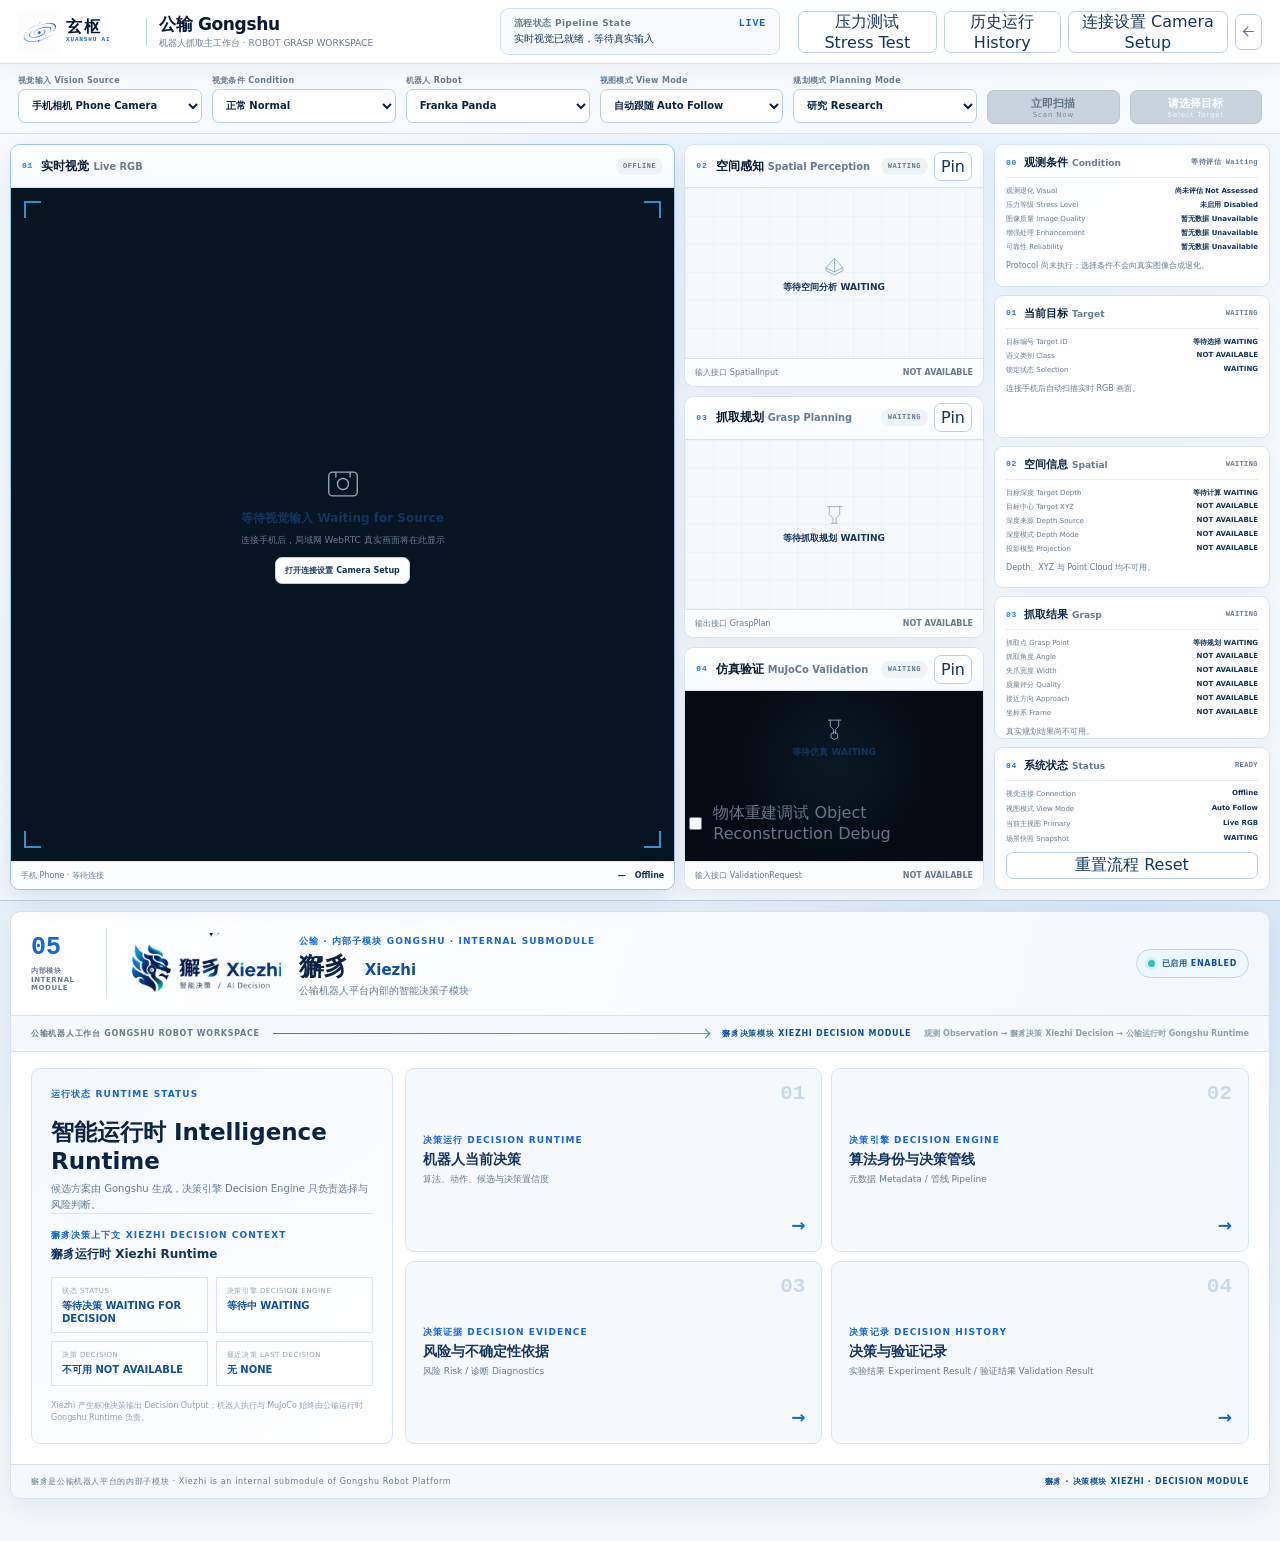
==== commit 82b9d486: "feat(xiezhi): add algorithm switcher UI" ====
--- a/frontend/apps/gongshu/index.html
+++ b/frontend/apps/gongshu/index.html
@@ -454,12 +454,33 @@
           </article>
 
           <article data-xiezhi-panel="provider" hidden>
-            <p>展示当前算法身份、注册状态与正式决策管线；入口仅预留能力位置，不在本阶段创建页面。</p>
-            <dl class="xiezhi-detail-grid">
-              <div><dt>激活算法 Active Algorithm</dt><dd id="xiezhiActiveAlgorithmName">—</dd></div>
-              <div><dt>激活版本 Active Version</dt><dd id="xiezhiActiveAlgorithmVersion">—</dd></div>
-              <div><dt>激活类型 Active Type</dt><dd id="xiezhiActiveAlgorithmType">—</dd></div>
-              <div><dt>激活状态 Active Status</dt><dd id="xiezhiActiveAlgorithmStatus">—</dd></div>
+            <p>从算法注册表 Algorithm Registry 读取可用算法，并通过统一切换接口更新决策引擎 Decision Engine。</p>
+            <div class="xiezhi-algorithm-manager">
+              <section class="xiezhi-active-algorithm" aria-labelledby="xiezhiActiveAlgorithmTitle">
+                <header>
+                  <div><small>当前生效 CURRENTLY ACTIVE</small><h3 id="xiezhiActiveAlgorithmTitle">激活算法 Active Algorithm</h3></div>
+                  <span id="xiezhiActiveAlgorithmIndicator">等待状态 WAITING</span>
+                </header>
+                <dl>
+                  <div><dt>名称 Name</dt><dd id="xiezhiActiveAlgorithmName">—</dd></div>
+                  <div><dt>激活版本 Active Version</dt><dd id="xiezhiActiveAlgorithmVersion">—</dd></div>
+                  <div><dt>激活类型 Active Type</dt><dd id="xiezhiActiveAlgorithmType">—</dd></div>
+                  <div><dt>激活状态 Active Status</dt><dd id="xiezhiActiveAlgorithmStatus">—</dd></div>
+                </dl>
+              </section>
+              <section class="xiezhi-available-algorithms" aria-labelledby="xiezhiAvailableAlgorithmsTitle">
+                <header>
+                  <div><small>算法注册表 ALGORITHM REGISTRY</small><h3 id="xiezhiAvailableAlgorithmsTitle">可用算法 Available Algorithms</h3></div>
+                  <span id="xiezhiAlgorithmCount">0 ALGORITHMS</span>
+                </header>
+                <div id="xiezhiAvailableAlgorithms" class="xiezhi-provider-list" role="radiogroup" aria-label="选择决策算法 Select Decision Algorithm"></div>
+                <footer>
+                  <span id="xiezhiAlgorithmSwitchStatus" role="status" aria-live="polite">请选择算法 SELECT AN ALGORITHM</span>
+                  <button id="xiezhiApplyAlgorithm" type="button" disabled>应用切换 Apply Switch</button>
+                </footer>
+              </section>
+            </div>
+            <dl class="xiezhi-detail-grid xiezhi-engine-metadata">
               <div class="is-wide"><dt>算法元数据 Algorithm Metadata</dt><dd id="xiezhiEngineMetadata">—</dd></div>
               <div><dt>算法类型 Algorithm Type</dt><dd id="xiezhiEngineType">—</dd></div>
               <div><dt>版本 Version</dt><dd id="xiezhiEngineVersion">—</dd></div>
--- a/frontend/apps/gongshu/xiezhi-lab.css
+++ b/frontend/apps/gongshu/xiezhi-lab.css
@@ -366,13 +366,73 @@
 .xiezhi-detail-grid dt { color: var(--muted-light); font-size: 7px; letter-spacing: 0.08em; text-transform: uppercase; }
 .xiezhi-detail-grid dd { margin: 4px 0 0; overflow-wrap: anywhere; color: var(--blue-700); font-size: 10px; font-weight: 800; }
 
-.xiezhi-provider-list { display: grid; grid-template-columns: repeat(2, minmax(0, 1fr)); gap: 10px; }
+.xiezhi-algorithm-manager {
+  display: grid;
+  grid-template-columns: minmax(270px, 0.8fr) minmax(430px, 1.2fr);
+  gap: 10px;
+  margin-bottom: 10px;
+}
+
+.xiezhi-algorithm-manager > section {
+  min-width: 0;
+  padding: 14px;
+  border: 1px solid rgba(31, 105, 171, 0.2);
+  border-radius: 9px;
+  background: rgba(255, 255, 255, 0.76);
+}
+
+.xiezhi-algorithm-manager section > header {
+  display: flex;
+  align-items: center;
+  justify-content: space-between;
+  gap: 14px;
+  margin-bottom: 11px;
+}
+
+.xiezhi-algorithm-manager h3 { margin: 3px 0 0; color: var(--navy-900); font-size: 13px; }
+.xiezhi-algorithm-manager header > span {
+  padding: 5px 8px;
+  border: 1px solid #bad4ee;
+  border-radius: 999px;
+  background: var(--blue-50);
+  color: var(--blue-700);
+  font-size: 7px;
+  font-weight: 800;
+  letter-spacing: 0.07em;
+  white-space: nowrap;
+}
+
+.xiezhi-active-algorithm dl {
+  display: grid;
+  grid-template-columns: repeat(2, minmax(0, 1fr));
+  gap: 7px;
+  margin: 0;
+}
+
+.xiezhi-active-algorithm dl div {
+  min-width: 0;
+  padding: 9px 10px;
+  border: 1px solid rgba(31, 105, 171, 0.14);
+  background: var(--surface-blue);
+}
+
+.xiezhi-active-algorithm dt { color: var(--muted-light); font-size: 7px; letter-spacing: 0.08em; text-transform: uppercase; }
+.xiezhi-active-algorithm dd { margin: 4px 0 0; overflow-wrap: anywhere; color: var(--blue-700); font-size: 10px; font-weight: 800; }
+
+.xiezhi-provider-list {
+  display: grid;
+  grid-template-columns: repeat(2, minmax(0, 1fr));
+  gap: 8px;
+  min-height: 69px;
+}
+
 .xiezhi-provider-option {
   display: flex;
   align-items: center;
   justify-content: space-between;
   gap: 12px;
-  padding: 14px;
+  min-width: 0;
+  padding: 11px 12px;
   border: 1px solid var(--line);
   border-radius: 8px;
   background: #fff;
@@ -383,9 +443,36 @@
 .xiezhi-provider-option span { display: grid; gap: 4px; }
 .xiezhi-provider-option small { color: var(--muted-light); font-size: 7px; letter-spacing: 0.1em; }
 .xiezhi-provider-option strong { font-size: 12px; }
-.xiezhi-provider-option b { color: var(--blue-700); font-size: 8px; }
+.xiezhi-provider-option b { flex: 0 0 auto; color: var(--blue-700); font-size: 8px; }
 .xiezhi-provider-option:hover { border-color: #8db9e5; background: var(--blue-50); }
-.xiezhi-provider-option.is-selected { border-color: var(--cyan); background: rgba(236, 253, 250, 0.72); cursor: default; }
+.xiezhi-provider-option.is-selected { border-color: var(--cyan); background: rgba(236, 253, 250, 0.72); }
+.xiezhi-provider-option.is-active { border-color: var(--blue-500); box-shadow: inset 3px 0 0 var(--blue-500); }
+.xiezhi-provider-option:disabled { opacity: 0.72; cursor: default; }
+
+.xiezhi-available-algorithms > footer {
+  display: flex;
+  align-items: center;
+  justify-content: space-between;
+  gap: 12px;
+  margin-top: 11px;
+  padding-top: 10px;
+  border-top: 1px solid var(--line);
+}
+
+.xiezhi-available-algorithms > footer span { color: var(--muted); font-size: 8px; font-weight: 700; }
+.xiezhi-available-algorithms > footer button {
+  padding: 8px 12px;
+  border: 1px solid var(--blue-600);
+  border-radius: 7px;
+  background: var(--blue-600);
+  color: #fff;
+  font-size: 9px;
+  font-weight: 800;
+  cursor: pointer;
+}
+.xiezhi-available-algorithms > footer button:hover:not(:disabled) { background: var(--blue-700); }
+.xiezhi-available-algorithms > footer button:disabled { border-color: var(--line-strong); background: var(--surface-soft); color: var(--muted-light); cursor: not-allowed; }
+.xiezhi-engine-metadata { padding-top: 10px; border-top: 1px solid var(--line); }
 
 .xiezhi-engine-entries {
   display: grid;
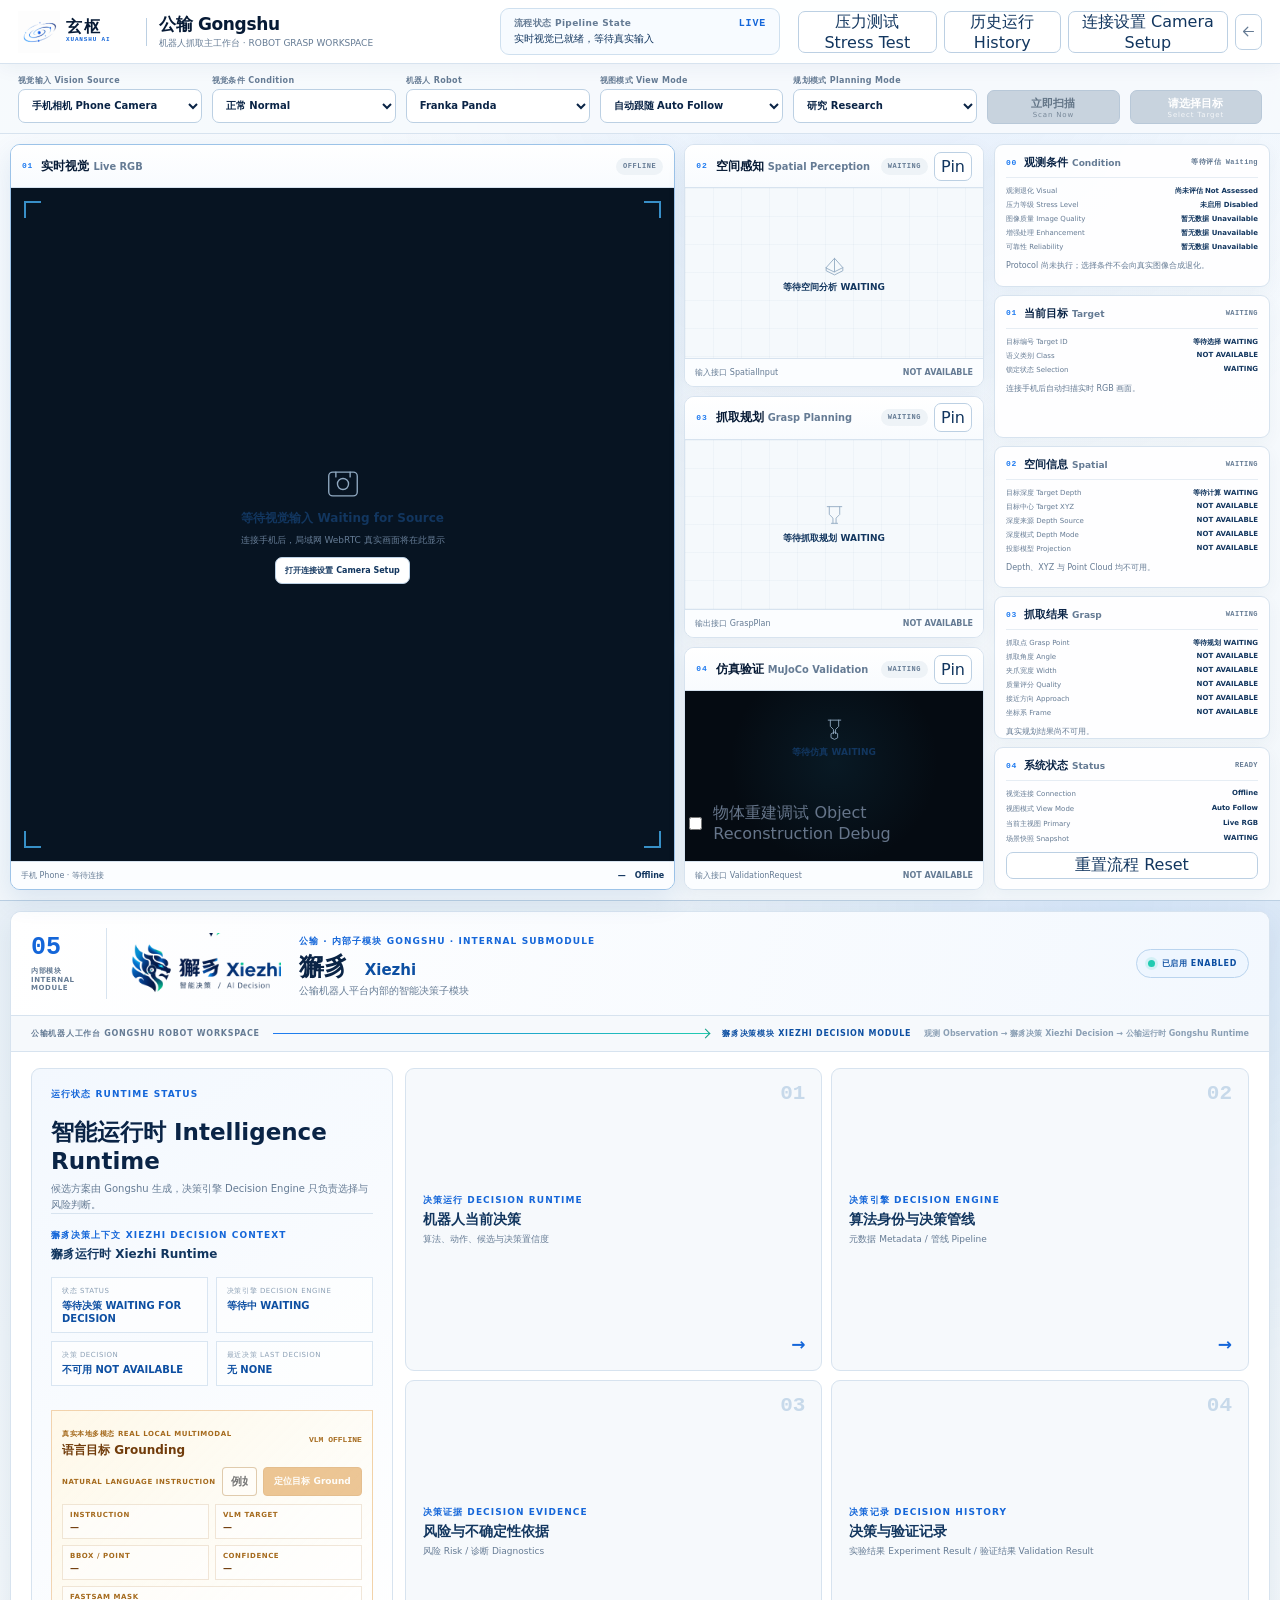
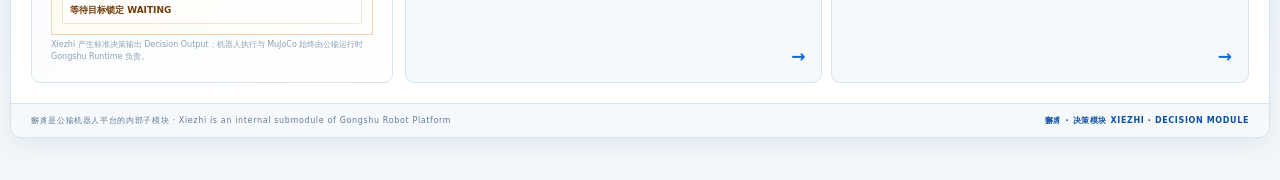
==== commit 9c258399: "feat(gongshu): add managed local vlm grounding" ====
--- a/frontend/apps/gongshu/index.html
+++ b/frontend/apps/gongshu/index.html
@@ -122,6 +122,7 @@
             </div>
             <img id="liveMedia" class="workspace-media" alt="手机局域网实时 RGB 画面" hidden />
             <svg id="targetOverlay" class="target-overlay" role="group" aria-label="目标候选 Object Candidates" hidden></svg>
+            <svg id="vlmOverlay" class="vlm-overlay" role="img" aria-label="VLM 目标框 VLM Grounding" hidden></svg>
             <div id="visionScanFx" class="vision-scan-fx" aria-hidden="true"></div>
             <div id="targetLockBanner" class="target-lock-banner" hidden>
               <span>目标已锁定</span><strong>Target Locked</strong>
@@ -244,6 +245,11 @@
                 <small>仿真尝试 Simulation Attempt</small>
                 <strong id="simulationAttemptState">WAITING</strong>
                 <span id="simulationAttemptCandidate">Candidate —</span>
+              </div>
+              <div>
+                <small>决策绑定 Decision Binding</small>
+                <strong id="simulationDecisionAlgorithm">—</strong>
+                <span><b id="simulationDecisionCandidate">—</b> · <b id="simulationDecisionAction">等待决策 WAITING</b></span>
               </div>
             </div>
             <div id="simulationHud" class="simulation-hud" hidden>
@@ -415,6 +421,24 @@
                 <div><dt>决策 Decision</dt><dd id="xiezhiRuntimeContext">不可用 NOT AVAILABLE</dd></div>
                 <div><dt>最近决策 Last Decision</dt><dd id="xiezhiLatestEvent">无 NONE</dd></div>
               </dl>
+              <section class="vlm-grounding-panel" aria-labelledby="vlmGroundingTitle">
+                <header>
+                  <div><small>真实本地多模态 REAL LOCAL MULTIMODAL</small><h3 id="vlmGroundingTitle">语言目标 Grounding</h3></div>
+                  <strong id="vlmGroundingStatus">WAITING</strong>
+                </header>
+                <div class="vlm-grounding-input-row">
+                  <label for="vlmInstruction">Natural Language Instruction</label>
+                  <input id="vlmInstruction" type="text" placeholder="例如：抓左边的杯子" autocomplete="off" />
+                  <button id="vlmGroundButton" type="button" disabled>定位目标 Ground</button>
+                </div>
+                <dl class="vlm-grounding-grid" aria-live="polite">
+                  <div><dt>Instruction</dt><dd id="vlmInstructionEcho">—</dd></div>
+                  <div><dt>VLM Target</dt><dd id="vlmTargetValue">—</dd></div>
+                  <div><dt>BBox / Point</dt><dd id="vlmGeometryValue">—</dd></div>
+                  <div><dt>Confidence</dt><dd id="vlmConfidenceValue">—</dd></div>
+                  <div><dt>FastSAM Mask</dt><dd id="vlmMaskValue">等待目标锁定 WAITING</dd></div>
+                </dl>
+              </section>
               <p>Xiezhi 产生标准决策输出 Decision Output；机器人执行与 MuJoCo 始终由公输运行时 Gongshu Runtime 负责。</p>
             </div>
           </section>
@@ -489,6 +513,7 @@
             </dl>
             <div class="xiezhi-engine-entries" aria-label="未来算法工具入口">
               <button type="button" data-xiezhi-entry="blueprint" disabled><small>算法结构 ALGORITHM STRUCTURE</small><strong>算法蓝图 Algorithm Blueprint</strong><span id="xiezhiBlueprintReference">等待数据 WAITING</span></button>
+              <button id="xiezhiBehaviorComparisonOpen" type="button" data-xiezhi-entry="behavior-comparison"><small>行为差异 BEHAVIOR DIFFERENCE</small><strong>行为比较 Behavior Comparison</strong><span>真实轨迹 REAL TRAJECTORIES</span></button>
               <button type="button" data-xiezhi-entry="arena"><small>公平比较 FAIR COMPARISON</small><strong>算法竞技场 Algorithm Arena</strong><span>入口预留 ENTRY RESERVED</span></button>
             </div>
           </article>
@@ -554,6 +579,59 @@
       </footer>
     </dialog>
 
+    <dialog id="xiezhiBehaviorComparisonDialog" class="xiezhi-behavior-dialog" aria-labelledby="xiezhiBehaviorComparisonTitle">
+      <header class="xiezhi-blueprint-header">
+        <div>
+          <small>公输实验室 · 真实执行记录 GONGSHU EXPERIMENT LAB · RUNTIME RECORDS</small>
+          <h2 id="xiezhiBehaviorComparisonTitle">行为比较 Behavior Comparison</h2>
+          <p id="xiezhiBehaviorComparisonScene">等待同场景双算法记录 Waiting for same-scene records</p>
+        </div>
+        <button id="xiezhiBehaviorComparisonClose" type="button" aria-label="关闭行为比较 Close Behavior Comparison">关闭 Close</button>
+      </header>
+      <div class="xiezhi-behavior-layout">
+        <article class="xiezhi-behavior-card" data-behavior-side="left">
+          <header><small>算法 A ALGORITHM A</small><h3 id="behaviorLeftAlgorithm">Xiezhi Decision v0.1</h3></header>
+          <dl>
+            <div><dt>所选候选 Selected Candidate</dt><dd id="behaviorLeftCandidate">—</dd></div>
+            <div><dt>验证结果 Validation Result</dt><dd id="behaviorLeftValidation">—</dd></div>
+            <div><dt>执行时间 Execution Time</dt><dd id="behaviorLeftTime">—</dd></div>
+          </dl>
+          <div class="xiezhi-trajectory-view">
+            <span>真实轨迹 Trajectory</span>
+            <svg viewBox="0 0 420 240" role="img" aria-label="算法 A 机器人轨迹">
+              <path class="trajectory-grid" d="M30 40H390M30 100H390M30 160H390M30 220H390M30 40V220M150 40V220M270 40V220M390 40V220" />
+              <polyline id="behaviorLeftTrajectory" points="" />
+              <circle id="behaviorLeftStart" class="trajectory-start" cx="30" cy="220" r="5" />
+              <circle id="behaviorLeftEnd" class="trajectory-end" cx="390" cy="40" r="6" />
+            </svg>
+            <footer><span id="behaviorLeftStartPose">起点 START —</span><strong id="behaviorLeftEndpoint">终点 END —</strong></footer>
+          </div>
+        </article>
+        <article class="xiezhi-behavior-card" data-behavior-side="right">
+          <header><small>算法 B ALGORITHM B</small><h3 id="behaviorRightAlgorithm">External Baseline v0.1</h3></header>
+          <dl>
+            <div><dt>所选候选 Selected Candidate</dt><dd id="behaviorRightCandidate">—</dd></div>
+            <div><dt>验证结果 Validation Result</dt><dd id="behaviorRightValidation">—</dd></div>
+            <div><dt>执行时间 Execution Time</dt><dd id="behaviorRightTime">—</dd></div>
+          </dl>
+          <div class="xiezhi-trajectory-view">
+            <span>真实轨迹 Trajectory</span>
+            <svg viewBox="0 0 420 240" role="img" aria-label="算法 B 机器人轨迹">
+              <path class="trajectory-grid" d="M30 40H390M30 100H390M30 160H390M30 220H390M30 40V220M150 40V220M270 40V220M390 40V220" />
+              <polyline id="behaviorRightTrajectory" points="" />
+              <circle id="behaviorRightStart" class="trajectory-start" cx="30" cy="220" r="5" />
+              <circle id="behaviorRightEnd" class="trajectory-end" cx="390" cy="40" r="6" />
+            </svg>
+            <footer><span id="behaviorRightStartPose">起点 START —</span><strong id="behaviorRightEndpoint">终点 END —</strong></footer>
+          </div>
+        </article>
+      </div>
+      <footer class="xiezhi-behavior-difference">
+        <span>轨迹差异 Trajectory Difference</span>
+        <strong id="xiezhiTrajectoryDifference">等待双算法真实执行记录 WAITING</strong>
+      </footer>
+    </dialog>
+
     <div id="notice" class="workspace-notice" role="status" aria-live="polite" hidden></div>
 
     <dialog id="conditionDialog" class="workspace-dialog condition-dialog" aria-labelledby="conditionDialogTitle">
@@ -656,6 +734,7 @@
     <script src="./target-selection.js"></script>
     <script src="./real-scene.js"></script>
     <script src="./xiezhi-blueprint.js"></script>
+    <script src="./behavior-comparison.js"></script>
     <script src="./xiezhi-lab.js"></script>
   </body>
 </html>
--- a/frontend/apps/gongshu/workspace.css
+++ b/frontend/apps/gongshu/workspace.css
@@ -422,6 +422,46 @@
   cursor: crosshair;
   pointer-events: auto;
   touch-action: manipulation;
+}
+
+.vlm-overlay {
+  position: absolute;
+  z-index: 4;
+  inset: 0;
+  width: 100%;
+  height: 100%;
+  overflow: visible;
+  pointer-events: none;
+}
+
+.vlm-overlay .vlm-box {
+  fill: rgba(255, 177, 65, .08);
+  stroke: #ffb141;
+  stroke-width: 4;
+  stroke-dasharray: 12 7;
+  vector-effect: non-scaling-stroke;
+}
+
+.vlm-overlay .vlm-point {
+  fill: #ffefb0;
+  stroke: #e57520;
+  stroke-width: 4;
+  vector-effect: non-scaling-stroke;
+}
+
+.vlm-overlay .vlm-label-bg {
+  fill: rgba(92, 46, 7, .92);
+  stroke: #ffcf6e;
+  stroke-width: 1;
+}
+
+.vlm-overlay text {
+  fill: #fff5d9;
+  font: 800 16px/1 "Microsoft YaHei UI", sans-serif;
+  paint-order: stroke;
+  stroke: rgba(92, 46, 7, .8);
+  stroke-width: 2px;
+  vector-effect: non-scaling-stroke;
 }
 
 .target-candidate {
@@ -947,7 +987,7 @@
 .simulation-attempt-summary > div {
   display: grid;
   gap: 2px;
-  min-width: 168px;
+  min-width: 156px;
   padding: 7px 9px;
   border: 1px solid rgba(116, 184, 216, .3);
   border-radius: 7px;
--- a/frontend/apps/gongshu/xiezhi-lab.css
+++ b/frontend/apps/gongshu/xiezhi-lab.css
@@ -249,6 +249,97 @@
   font-size: 10px;
   font-weight: 800;
 }
+
+.vlm-grounding-panel {
+  display: grid;
+  gap: 8px;
+  margin-top: 10px;
+  padding: 10px;
+  border: 1px solid rgba(219, 139, 45, .36);
+  background: linear-gradient(135deg, rgba(255, 248, 232, .94), rgba(255, 255, 255, .76));
+}
+
+.vlm-grounding-panel > header {
+  display: flex;
+  align-items: center;
+  justify-content: space-between;
+  gap: 10px;
+}
+
+.vlm-grounding-panel header small,
+.vlm-grounding-panel label,
+.vlm-grounding-grid dt {
+  color: #a56a1d;
+  font-size: 7px;
+  font-weight: 800;
+  letter-spacing: .08em;
+  text-transform: uppercase;
+}
+
+.vlm-grounding-panel h3 {
+  margin: 2px 0 0;
+  color: #713c0b;
+  font-size: 12px;
+}
+
+.vlm-grounding-panel > header > strong {
+  color: #a56a1d;
+  font: 800 8px/1.2 "Cascadia Mono", Consolas, monospace;
+}
+
+.vlm-grounding-input-row {
+  display: grid;
+  grid-template-columns: auto minmax(0, 1fr) auto;
+  align-items: center;
+  gap: 6px;
+}
+
+.vlm-grounding-input-row input {
+  min-width: 0;
+  padding: 7px 8px;
+  border: 1px solid rgba(165, 106, 29, .34);
+  border-radius: 4px;
+  background: #fffdf8;
+  color: var(--navy-800);
+  font: 600 11px/1.2 "Microsoft YaHei UI", sans-serif;
+}
+
+.vlm-grounding-input-row button {
+  padding: 7px 10px;
+  border: 1px solid #c97b1e;
+  border-radius: 4px;
+  background: #d98b2b;
+  color: #fff;
+  font-size: 9px;
+  font-weight: 800;
+  cursor: pointer;
+}
+
+.vlm-grounding-input-row button:disabled { opacity: .48; cursor: not-allowed; }
+
+.vlm-grounding-grid {
+  display: grid;
+  grid-template-columns: repeat(2, minmax(0, 1fr));
+  gap: 6px;
+  margin: 0;
+}
+
+.vlm-grounding-grid div {
+  min-width: 0;
+  padding: 6px 7px;
+  border: 1px solid rgba(165, 106, 29, .16);
+  background: rgba(255, 255, 255, .58);
+}
+
+.vlm-grounding-grid dd {
+  margin: 3px 0 0;
+  overflow-wrap: anywhere;
+  color: #713c0b;
+  font-size: 9px;
+  font-weight: 800;
+}
+
+.vlm-grounding-grid div:last-child { grid-column: 1 / -1; }
 
 .xiezhi-capability-grid {
   display: grid;
@@ -657,6 +748,74 @@
 
 .xiezhi-blueprint-dialog > footer strong { color: var(--blue-700); font: 700 8px/1.3 "Cascadia Mono", Consolas, monospace; }
 
+.xiezhi-behavior-dialog {
+  width: min(1180px, calc(100vw - 48px));
+  max-width: none;
+  max-height: calc(100vh - 48px);
+  padding: 0;
+  overflow: hidden;
+  border: 1px solid #8db9e5;
+  border-radius: 12px;
+  background: #f7fbfe;
+  color: var(--text);
+  box-shadow: 0 24px 70px rgba(14, 50, 88, 0.25);
+}
+
+.xiezhi-behavior-dialog::backdrop { background: rgba(10, 33, 58, 0.48); backdrop-filter: blur(3px); }
+
+.xiezhi-behavior-layout {
+  display: grid;
+  grid-template-columns: repeat(2, minmax(0, 1fr));
+  gap: 14px;
+  padding: 18px;
+  overflow: auto;
+}
+
+.xiezhi-behavior-card {
+  min-width: 0;
+  padding: 16px;
+  border: 1px solid var(--line);
+  border-radius: 9px;
+  background: #fff;
+}
+
+.xiezhi-behavior-card > header small,
+.xiezhi-trajectory-view > span,
+.xiezhi-behavior-difference > span {
+  color: var(--blue-600);
+  font-size: 8px;
+  font-weight: 800;
+  letter-spacing: 0.1em;
+}
+
+.xiezhi-behavior-card > header h3 { margin: 5px 0 12px; color: var(--navy-900); font-size: 16px; }
+.xiezhi-behavior-card dl { display: grid; grid-template-columns: repeat(3, minmax(0, 1fr)); gap: 7px; margin: 0 0 12px; }
+.xiezhi-behavior-card dl div { padding: 9px; border: 1px solid rgba(31, 105, 171, 0.14); background: var(--surface-blue); }
+.xiezhi-behavior-card dt { color: var(--muted-light); font-size: 7px; }
+.xiezhi-behavior-card dd { margin: 4px 0 0; overflow-wrap: anywhere; color: var(--blue-700); font-size: 9px; font-weight: 800; }
+
+.xiezhi-trajectory-view { padding: 11px; border: 1px solid rgba(31, 105, 171, 0.18); background: linear-gradient(155deg, #fbfdff, #edf7ff); }
+.xiezhi-trajectory-view svg { display: block; width: 100%; height: 230px; margin-top: 7px; }
+.xiezhi-trajectory-view .trajectory-grid { fill: none; stroke: rgba(61, 125, 180, 0.13); stroke-width: 1; }
+.xiezhi-trajectory-view polyline { fill: none; stroke: var(--blue-600); stroke-linecap: round; stroke-linejoin: round; stroke-width: 4; }
+.xiezhi-behavior-card[data-behavior-side="right"] polyline { stroke: #24a6b8; }
+.xiezhi-trajectory-view .trajectory-start { fill: #79c997; stroke: #fff; stroke-width: 2; }
+.xiezhi-trajectory-view .trajectory-end { fill: #ff8b73; stroke: #fff; stroke-width: 2; }
+.xiezhi-trajectory-view footer { display: flex; justify-content: space-between; gap: 12px; color: var(--muted); font-size: 8px; }
+.xiezhi-trajectory-view footer strong { color: var(--blue-700); font-weight: 800; }
+
+.xiezhi-behavior-difference {
+  display: flex;
+  align-items: center;
+  justify-content: space-between;
+  gap: 16px;
+  padding: 12px 20px;
+  border-top: 1px solid var(--line);
+  background: var(--surface-soft);
+}
+
+.xiezhi-behavior-difference strong { color: var(--blue-700); font: 800 10px/1.4 "Cascadia Mono", Consolas, monospace; }
+
 .xiezhi-module-footer {
   display: flex;
   align-items: center;
@@ -678,6 +837,7 @@
 }
 
 @media (max-width: 980px) {
+  .xiezhi-behavior-layout { grid-template-columns: 1fr; }
   .xiezhi-blueprint-layout { grid-template-columns: 1fr; }
   .xiezhi-blueprint-pipeline { flex-direction: column; }
   .xiezhi-blueprint-edge { width: 1px; height: 14px; margin-left: 50%; flex-basis: 14px; }
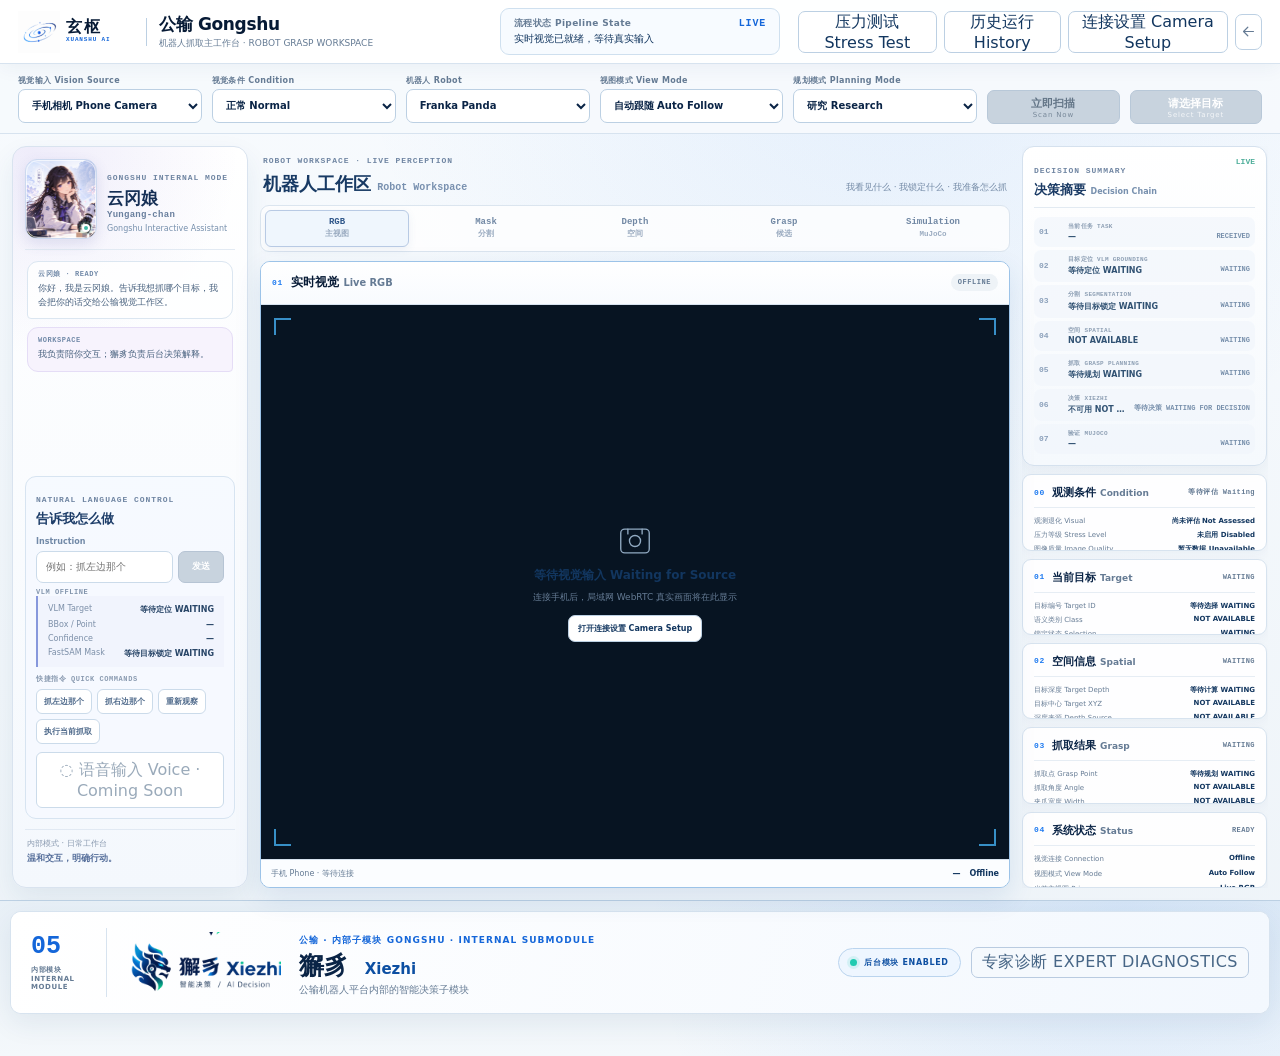
==== commit 1fde1fe7: "feat(gongshu): redesign natural language workbench" ====
--- a/frontend/apps/gongshu/index.html
+++ b/frontend/apps/gongshu/index.html
@@ -9,6 +9,7 @@
     <link rel="stylesheet" href="./gongshu.css" />
     <link rel="stylesheet" href="./workspace.css" />
     <link rel="stylesheet" href="./xiezhi-lab.css" />
+    <link rel="stylesheet" href="./assistant-workbench.css" />
   </head>
   <body class="workspace-app">
     <header class="workspace-header">
@@ -104,6 +105,86 @@
     </section>
 
     <main class="workspace-shell">
+      <aside class="assistant-rail" aria-labelledby="assistantRailTitle">
+        <header class="assistant-identity">
+          <div class="assistant-portrait-frame">
+            <img src="assets/yungang-chan.png" alt="云冈娘 Yungang-chan" />
+            <span class="assistant-live-dot" aria-label="内部模式在线"></span>
+          </div>
+          <div>
+            <span class="eyebrow">GONGSHU INTERNAL MODE</span>
+            <h1 id="assistantRailTitle">云冈娘 <b>Yungang-chan</b></h1>
+            <p>Gongshu Interactive Assistant</p>
+          </div>
+        </header>
+
+        <div id="assistantMessages" class="assistant-messages" aria-live="polite">
+          <article class="assistant-message is-assistant">
+            <span class="message-author">云冈娘 · READY</span>
+            <p>你好，我是云冈娘。告诉我想抓哪个目标，我会把你的话交给公输视觉工作区。</p>
+          </article>
+          <article class="assistant-message is-system">
+            <span class="message-author">WORKSPACE</span>
+            <p>我负责陪你交互；獬豸负责后台决策解释。</p>
+          </article>
+        </div>
+
+        <section class="assistant-command-card" aria-labelledby="assistantCommandTitle">
+          <div class="assistant-section-heading">
+            <span class="eyebrow">NATURAL LANGUAGE CONTROL</span>
+            <h2 id="assistantCommandTitle">告诉我怎么做</h2>
+          </div>
+          <div class="assistant-composer">
+            <label for="vlmInstruction">Instruction</label>
+            <div class="assistant-input-row">
+              <input id="vlmInstruction" type="text" placeholder="例如：抓左边那个" autocomplete="off" />
+              <button id="vlmGroundButton" type="button" disabled>发送</button>
+            </div>
+            <span id="vlmGroundingStatus" class="assistant-grounding-status">等待目标场景 WAITING</span>
+          </div>
+          <dl class="assistant-grounding-readout" aria-live="polite">
+            <div><dt>VLM Target</dt><dd id="vlmTargetValue">等待定位 WAITING</dd></div>
+            <div><dt>BBox / Point</dt><dd id="vlmGeometryValue">—</dd></div>
+            <div><dt>Confidence</dt><dd id="vlmConfidenceValue">—</dd></div>
+            <div><dt>FastSAM Mask</dt><dd id="vlmMaskValue">等待目标锁定 WAITING</dd></div>
+          </dl>
+          <div class="assistant-grounding-record" aria-hidden="true">
+            <span id="vlmInstructionEcho">—</span>
+          </div>
+          <div class="assistant-quick-actions" aria-label="快捷指令 Quick Commands">
+            <span>快捷指令 QUICK COMMANDS</span>
+            <div>
+              <button type="button" data-assistant-command="抓左边那个">抓左边那个</button>
+              <button type="button" data-assistant-command="抓右边那个">抓右边那个</button>
+              <button type="button" data-assistant-command="重新观察">重新观察</button>
+              <button type="button" data-assistant-command="执行当前抓取">执行当前抓取</button>
+            </div>
+          </div>
+          <button class="assistant-voice-button" type="button" disabled aria-label="语音输入预留">◌ 语音输入 Voice · Coming Soon</button>
+        </section>
+
+        <div class="assistant-role-note">
+          <span>内部模式 · 日常工作台</span>
+          <strong>温和交互，明确行动。</strong>
+        </div>
+      </aside>
+
+      <section class="robot-workspace" aria-labelledby="robotWorkspaceTitle">
+        <header class="robot-workspace-heading">
+          <div>
+            <span class="eyebrow">ROBOT WORKSPACE · LIVE PERCEPTION</span>
+            <h1 id="robotWorkspaceTitle">机器人工作区 <b>Robot Workspace</b></h1>
+          </div>
+          <span class="workspace-focus-copy">我看见什么 · 我锁定什么 · 我准备怎么抓</span>
+        </header>
+        <nav class="workspace-view-tabs" aria-label="机器人工作区视图">
+          <button type="button" class="is-active" data-workspace-tab="live">RGB <small>主视图</small></button>
+          <button type="button" data-workspace-tab="spatial">Mask <small>分割</small></button>
+          <button type="button" data-workspace-tab="spatial-depth">Depth <small>空间</small></button>
+          <button type="button" data-workspace-tab="grasp">Grasp <small>候选</small></button>
+          <button type="button" data-workspace-tab="simulation">Simulation <small>MuJoCo</small></button>
+        </nav>
+
       <section id="viewGrid" class="workspace-view-grid" aria-label="Vision-to-Grasp 四视图 Workspace">
         <article id="livePanel" class="workspace-view is-primary" data-view="live" data-slot="primary">
           <header class="workspace-view-header">
@@ -328,7 +409,25 @@
         </article>
       </section>
 
-      <aside class="workspace-inspector" aria-label="抓取任务状态">
+      </section>
+
+      <aside class="workspace-inspector decision-summary-rail" aria-label="系统决策摘要">
+        <section class="decision-chain-card" aria-labelledby="decisionSummaryTitle">
+          <header>
+            <div><span class="eyebrow">DECISION SUMMARY</span><h2 id="decisionSummaryTitle">决策摘要 <b>Decision Chain</b></h2></div>
+            <strong id="summaryChainStatus">LIVE</strong>
+          </header>
+          <ol class="decision-chain-list">
+            <li data-summary-step="task"><span>01</span><div><small>当前任务 TASK</small><strong id="summaryTask">等待自然语言指令</strong><em id="summaryTaskState">WAITING</em></div></li>
+            <li data-summary-step="grounding"><span>02</span><div><small>目标定位 VLM GROUNDING</small><strong id="summaryGrounding">等待目标</strong><em id="summaryGroundingState">WAITING</em></div></li>
+            <li data-summary-step="mask"><span>03</span><div><small>分割 SEGMENTATION</small><strong id="summaryMask">FastSAM</strong><em id="summaryMaskState">WAITING</em></div></li>
+            <li data-summary-step="spatial"><span>04</span><div><small>空间 SPATIAL</small><strong id="summarySpatial">Depth / Point Cloud</strong><em id="summarySpatialState">WAITING</em></div></li>
+            <li data-summary-step="grasp"><span>05</span><div><small>抓取 GRASP PLANNING</small><strong id="summaryGrasp">候选等待中</strong><em id="summaryGraspState">WAITING</em></div></li>
+            <li data-summary-step="xiezhi"><span>06</span><div><small>决策 XIEZHI</small><strong id="summaryXiezhi">后台决策模块</strong><em id="summaryXiezhiState">WAITING</em></div></li>
+            <li data-summary-step="mujoco"><span>07</span><div><small>验证 MUJOCO</small><strong id="summaryMujoco">仿真等待中</strong><em id="summaryMujocoState">WAITING</em></div></li>
+          </ol>
+        </section>
+
         <section class="inspector-block condition-block">
           <header><div><span>00</span><h2>观测条件 <b>Condition</b></h2></div><strong id="conditionStatus">等待评估 Waiting</strong></header>
           <dl class="target-summary">
@@ -385,7 +484,7 @@
       </aside>
     </main>
 
-    <section id="xiezhiLab" class="xiezhi-module" aria-labelledby="xiezhiLabTitle">
+    <section id="xiezhiLab" class="xiezhi-module is-collapsed" aria-labelledby="xiezhiLabTitle">
       <div class="xiezhi-module-shell">
         <header class="xiezhi-module-header">
           <div class="xiezhi-module-index" aria-hidden="true"><span>05</span><small>内部模块 INTERNAL MODULE</small></div>
@@ -397,7 +496,10 @@
             <h1 id="xiezhiLabTitle">獬豸 <b>Xiezhi</b></h1>
             <p>公输机器人平台内部的智能决策子模块</p>
           </div>
-          <strong class="xiezhi-module-state"><i aria-hidden="true"></i> 已启用 ENABLED</strong>
+          <div class="xiezhi-header-actions">
+            <strong class="xiezhi-module-state"><i aria-hidden="true"></i> 后台模块 ENABLED</strong>
+            <button id="expertDiagnosticsToggle" class="expert-diagnostics-toggle" type="button" aria-expanded="false" aria-controls="xiezhiModuleBody">专家诊断 EXPERT DIAGNOSTICS</button>
+          </div>
         </header>
 
         <div class="xiezhi-workflow-bridge" aria-label="Gongshu 工作流到 Xiezhi 智能决策子模块">
@@ -407,7 +509,7 @@
           <small>观测 Observation → 獬豸决策 Xiezhi Decision → 公输运行时 Gongshu Runtime</small>
         </div>
 
-        <div class="xiezhi-module-body">
+        <div id="xiezhiModuleBody" class="xiezhi-module-body">
           <section class="xiezhi-concept-preview" aria-labelledby="xiezhiPreviewTitle">
             <span>运行状态 RUNTIME STATUS</span>
             <h2 id="xiezhiPreviewTitle">智能运行时 Intelligence Runtime</h2>
@@ -421,24 +523,6 @@
                 <div><dt>决策 Decision</dt><dd id="xiezhiRuntimeContext">不可用 NOT AVAILABLE</dd></div>
                 <div><dt>最近决策 Last Decision</dt><dd id="xiezhiLatestEvent">无 NONE</dd></div>
               </dl>
-              <section class="vlm-grounding-panel" aria-labelledby="vlmGroundingTitle">
-                <header>
-                  <div><small>真实本地多模态 REAL LOCAL MULTIMODAL</small><h3 id="vlmGroundingTitle">语言目标 Grounding</h3></div>
-                  <strong id="vlmGroundingStatus">WAITING</strong>
-                </header>
-                <div class="vlm-grounding-input-row">
-                  <label for="vlmInstruction">Natural Language Instruction</label>
-                  <input id="vlmInstruction" type="text" placeholder="例如：抓左边的杯子" autocomplete="off" />
-                  <button id="vlmGroundButton" type="button" disabled>定位目标 Ground</button>
-                </div>
-                <dl class="vlm-grounding-grid" aria-live="polite">
-                  <div><dt>Instruction</dt><dd id="vlmInstructionEcho">—</dd></div>
-                  <div><dt>VLM Target</dt><dd id="vlmTargetValue">—</dd></div>
-                  <div><dt>BBox / Point</dt><dd id="vlmGeometryValue">—</dd></div>
-                  <div><dt>Confidence</dt><dd id="vlmConfidenceValue">—</dd></div>
-                  <div><dt>FastSAM Mask</dt><dd id="vlmMaskValue">等待目标锁定 WAITING</dd></div>
-                </dl>
-              </section>
               <p>Xiezhi 产生标准决策输出 Decision Output；机器人执行与 MuJoCo 始终由公输运行时 Gongshu Runtime 负责。</p>
             </div>
           </section>
@@ -736,5 +820,6 @@
     <script src="./xiezhi-blueprint.js"></script>
     <script src="./behavior-comparison.js"></script>
     <script src="./xiezhi-lab.js"></script>
+    <script src="./assistant-workbench.js"></script>
   </body>
 </html>
--- a/frontend/apps/gongshu/assistant-workbench.css
+++ b/frontend/apps/gongshu/assistant-workbench.css
@@ -0,0 +1,496 @@
+/* Natural-language workbench layer: keeps the existing Gongshu data views intact. */
+
+.eyebrow {
+  color: #6f85a2;
+  font: 800 8px/1.2 "Cascadia Mono", Consolas, monospace;
+  letter-spacing: .12em;
+  text-transform: uppercase;
+}
+
+.workspace-shell {
+  grid-template-columns: minmax(236px, .28fr) minmax(0, 1fr) minmax(246px, .25fr);
+  grid-template-areas: "assistant robot summary";
+  gap: 12px;
+  padding: 12px;
+}
+
+.workspace-app.has-local-image-input .local-image-input {
+  grid-template-columns: minmax(135px, .7fr) auto minmax(180px, 1fr) auto auto auto;
+  min-height: 52px;
+  padding-top: 6px;
+  padding-bottom: 6px;
+}
+
+.assistant-rail,
+.robot-workspace,
+.decision-summary-rail {
+  min-width: 0;
+  min-height: 0;
+}
+
+.assistant-rail {
+  grid-area: assistant;
+  display: grid;
+  grid-template-rows: auto minmax(120px, 1fr) auto auto auto;
+  gap: 10px;
+  overflow: hidden;
+  padding: 12px;
+  border: 1px solid #d9e3ef;
+  border-radius: 14px;
+  background:
+    radial-gradient(circle at 8% 0%, rgba(129, 111, 218, .13), transparent 13rem),
+    linear-gradient(180deg, #ffffff 0%, #f4f8fd 100%);
+  box-shadow: 0 12px 28px rgba(31, 71, 111, .08);
+}
+
+.assistant-identity {
+  display: grid;
+  grid-template-columns: 72px minmax(0, 1fr);
+  align-items: center;
+  gap: 10px;
+  padding-bottom: 10px;
+  border-bottom: 1px solid #e2eaf3;
+}
+
+.assistant-identity h1 {
+  margin: 5px 0 3px;
+  color: #162f55;
+  font-size: 17px;
+  line-height: 1.1;
+}
+
+.assistant-identity h1 b {
+  display: block;
+  margin-top: 3px;
+  color: #697f9e;
+  font: 700 9px/1.2 "Cascadia Mono", Consolas, monospace;
+  letter-spacing: .03em;
+}
+
+.assistant-identity p {
+  margin: 0;
+  color: #7790ad;
+  font-size: 8px;
+}
+
+.assistant-portrait-frame {
+  position: relative;
+  width: 72px;
+  height: 80px;
+  overflow: hidden;
+  border: 1px solid #ccd9ef;
+  border-radius: 12px;
+  background: #e8edfb;
+  box-shadow: 0 5px 14px rgba(76, 76, 160, .14);
+}
+
+.assistant-portrait-frame::after {
+  position: absolute;
+  inset: 0;
+  border: 1px solid rgba(255, 255, 255, .65);
+  border-radius: inherit;
+  content: "";
+  pointer-events: none;
+}
+
+.assistant-portrait-frame img {
+  width: 100%;
+  height: 100%;
+  object-fit: cover;
+  object-position: 53% 18%;
+}
+
+.assistant-live-dot {
+  position: absolute;
+  right: 6px;
+  bottom: 6px;
+  width: 8px;
+  height: 8px;
+  border: 2px solid #fff;
+  border-radius: 50%;
+  background: #42b9a4;
+  box-shadow: 0 0 0 3px rgba(66, 185, 164, .17);
+}
+
+.assistant-messages {
+  min-height: 0;
+  overflow: auto;
+  padding: 1px 2px 3px;
+  scrollbar-width: thin;
+}
+
+.assistant-message {
+  margin-bottom: 8px;
+  padding: 9px 10px;
+  border: 1px solid #dbe6f1;
+  border-radius: 11px 11px 11px 4px;
+  background: rgba(255, 255, 255, .82);
+  color: #49627f;
+  font-size: 9px;
+  line-height: 1.5;
+}
+
+.assistant-message.is-system {
+  border-color: #e5ddf6;
+  border-radius: 11px 11px 4px 11px;
+  background: #f7f3fd;
+}
+
+.assistant-message.is-user {
+  border-color: #c9dff3;
+  border-radius: 11px 11px 4px 11px;
+  background: #edf7ff;
+}
+
+.assistant-message .message-author {
+  display: block;
+  margin-bottom: 4px;
+  color: #7189a8;
+  font: 800 7px/1 "Cascadia Mono", Consolas, monospace;
+  letter-spacing: .08em;
+}
+
+.assistant-message p { margin: 0; }
+
+.assistant-command-card {
+  padding: 10px;
+  border: 1px solid #d7e4f1;
+  border-radius: 11px;
+  background: rgba(246, 250, 255, .88);
+}
+
+.assistant-section-heading h2 {
+  margin: 4px 0 9px;
+  color: #1d3d69;
+  font-size: 13px;
+}
+
+.assistant-composer {
+  display: grid;
+  gap: 5px;
+}
+
+.assistant-composer label {
+  color: #7189a7;
+  font-size: 8px;
+  font-weight: 800;
+}
+
+.assistant-input-row {
+  display: grid;
+  grid-template-columns: minmax(0, 1fr) auto;
+  gap: 5px;
+}
+
+.assistant-input-row input {
+  min-width: 0;
+  height: 32px;
+  padding: 0 9px;
+  border: 1px solid #cbdbea;
+  border-radius: 7px;
+  outline: none;
+  background: #fff;
+  color: #1b3458;
+  font-size: 10px;
+}
+
+.assistant-input-row input:focus {
+  border-color: #8297da;
+  box-shadow: 0 0 0 3px rgba(122, 122, 213, .12);
+}
+
+.assistant-input-row button {
+  min-width: 46px;
+  border: 1px solid #536fc8;
+  border-radius: 7px;
+  background: linear-gradient(135deg, #5e78d1, #7067c7);
+  color: #fff;
+  cursor: pointer;
+  font-size: 9px;
+  font-weight: 800;
+}
+
+.assistant-input-row button:disabled {
+  border-color: #b6c4d4;
+  background: #c8d3de;
+  cursor: not-allowed;
+}
+
+.assistant-grounding-status {
+  color: #8295ad;
+  font: 800 7px/1.2 "Cascadia Mono", Consolas, monospace;
+  letter-spacing: .08em;
+}
+
+.assistant-grounding-readout {
+  display: grid;
+  gap: 5px;
+  margin: 0;
+  padding: 8px 10px;
+  border-left: 2px solid #8798dc;
+  background: rgba(240, 243, 253, .72);
+}
+
+.assistant-grounding-readout > div {
+  display: flex;
+  justify-content: space-between;
+  gap: 8px;
+  min-width: 0;
+  font-size: 8px;
+}
+
+.assistant-grounding-readout dt { color: #7c8fa8; }
+.assistant-grounding-readout dd {
+  max-width: 66%;
+  margin: 0;
+  overflow: hidden;
+  color: #294668;
+  font-weight: 800;
+  text-align: right;
+  text-overflow: ellipsis;
+  white-space: nowrap;
+}
+
+.assistant-grounding-record { display: none; }
+
+.assistant-quick-actions {
+  display: grid;
+  gap: 6px;
+  margin-top: 9px;
+}
+
+.assistant-quick-actions > span {
+  color: #8a9bb1;
+  font: 800 7px/1 "Cascadia Mono", Consolas, monospace;
+  letter-spacing: .08em;
+}
+
+.assistant-quick-actions > div {
+  display: flex;
+  flex-wrap: wrap;
+  gap: 5px;
+}
+
+.assistant-quick-actions button,
+.assistant-voice-button {
+  border: 1px solid #cbdbea;
+  border-radius: 6px;
+  background: #fff;
+  color: #506b8c;
+  cursor: pointer;
+  font-size: 8px;
+  font-weight: 700;
+}
+
+.assistant-quick-actions button { padding: 6px 7px; }
+.assistant-quick-actions button:hover { border-color: #8798dc; color: #554fa7; }
+
+.assistant-voice-button {
+  width: 100%;
+  margin-top: 8px;
+  padding: 7px;
+  color: #9aaaba;
+  cursor: not-allowed;
+}
+
+.assistant-role-note {
+  display: grid;
+  gap: 3px;
+  padding: 8px 2px 0;
+  border-top: 1px solid #e1e9f3;
+  color: #8a9ab0;
+  font-size: 8px;
+}
+
+.assistant-role-note strong { color: #566f9b; font-size: 9px; }
+
+.robot-workspace {
+  grid-area: robot;
+  display: grid;
+  grid-template-rows: auto auto minmax(0, 1fr);
+  gap: 9px;
+  min-width: 0;
+}
+
+.robot-workspace-heading {
+  display: flex;
+  align-items: end;
+  justify-content: space-between;
+  gap: 12px;
+  padding: 2px 3px 0;
+}
+
+.robot-workspace-heading h1 {
+  margin: 5px 0 0;
+  color: #183a64;
+  font-size: 18px;
+}
+
+.robot-workspace-heading h1 b {
+  color: #7890af;
+  font: 700 10px/1 "Cascadia Mono", Consolas, monospace;
+}
+
+.workspace-focus-copy {
+  padding-bottom: 2px;
+  color: #7289a5;
+  font-size: 9px;
+  text-align: right;
+}
+
+.workspace-view-tabs {
+  display: flex;
+  gap: 5px;
+  padding: 4px;
+  border: 1px solid #dbe5ef;
+  border-radius: 9px;
+  background: rgba(255, 255, 255, .78);
+}
+
+.workspace-view-tabs button {
+  flex: 1;
+  min-width: 0;
+  padding: 7px 6px;
+  border: 1px solid transparent;
+  border-radius: 6px;
+  background: transparent;
+  color: #7188a4;
+  cursor: pointer;
+  font: 800 9px/1 "Cascadia Mono", Consolas, monospace;
+}
+
+.workspace-view-tabs button small {
+  display: block;
+  margin-top: 4px;
+  color: #9aabc0;
+  font: 700 7px/1 inherit;
+}
+
+.workspace-view-tabs button:hover,
+.workspace-view-tabs button.is-active {
+  border-color: #b8cae4;
+  background: #eff6fd;
+  color: #31588b;
+  box-shadow: 0 3px 9px rgba(55, 102, 157, .08);
+}
+
+.workspace-view-grid {
+  display: grid;
+  grid-template-columns: minmax(0, 1fr);
+  grid-template-rows: minmax(0, 1fr);
+  gap: 0;
+  min-height: 0;
+}
+
+.workspace-view,
+.workspace-view[data-slot="primary"],
+.workspace-view[data-slot="1"],
+.workspace-view[data-slot="2"],
+.workspace-view[data-slot="3"] {
+  grid-area: 1 / 1;
+}
+
+.workspace-view { display: none; }
+.workspace-view.is-primary { display: grid; }
+
+.decision-summary-rail {
+  grid-area: summary;
+  display: grid;
+  grid-template-rows: auto repeat(5, minmax(0, auto));
+  gap: 8px;
+  overflow: auto;
+  padding-right: 1px;
+}
+
+.decision-chain-card {
+  padding: 11px;
+  border: 1px solid #d5e1ee;
+  border-radius: 12px;
+  background: linear-gradient(180deg, #ffffff, #f5f9fd);
+  box-shadow: 0 7px 18px rgba(27, 65, 103, .06);
+}
+
+.decision-chain-card > header {
+  display: flex;
+  align-items: start;
+  justify-content: space-between;
+  gap: 8px;
+  padding-bottom: 8px;
+  border-bottom: 1px solid #e2eaf2;
+}
+
+.decision-chain-card h2 { margin: 4px 0 0; color: #1b3b65; font-size: 13px; }
+.decision-chain-card h2 b { color: #7790ae; font-size: 8px; }
+.decision-chain-card > header > strong { color: #4eae9a; font: 800 8px/1 "Cascadia Mono", Consolas, monospace; }
+
+.decision-chain-list {
+  display: grid;
+  gap: 3px;
+  margin: 9px 0 0;
+  padding: 0;
+  list-style: none;
+}
+
+.decision-chain-list li {
+  display: grid;
+  grid-template-columns: 22px minmax(0, 1fr);
+  gap: 7px;
+  align-items: center;
+  min-width: 0;
+  padding: 6px 5px;
+  border-radius: 7px;
+  background: rgba(240, 246, 252, .62);
+}
+
+.decision-chain-list li.is-active { background: #edf7f6; }
+.decision-chain-list li.is-complete { background: #f1f5fc; }
+.decision-chain-list li > span { color: #8ba0ba; font: 800 8px/1 "Cascadia Mono", Consolas, monospace; }
+.decision-chain-list li > div { display: grid; grid-template-columns: minmax(0, 1fr) auto; gap: 2px 6px; min-width: 0; }
+.decision-chain-list small { grid-column: 1 / -1; color: #8c9eb3; font: 800 6px/1.2 "Cascadia Mono", Consolas, monospace; letter-spacing: .05em; }
+.decision-chain-list strong { overflow: hidden; color: #315273; font-size: 8px; text-overflow: ellipsis; white-space: nowrap; }
+.decision-chain-list em { color: #7890ac; font: 800 7px/1.2 "Cascadia Mono", Consolas, monospace; font-style: normal; }
+
+.decision-summary-rail .inspector-block { box-shadow: 0 4px 12px rgba(27, 65, 103, .035); }
+
+.xiezhi-header-actions {
+  display: flex;
+  align-items: center;
+  justify-content: flex-end;
+  gap: 10px;
+}
+
+.expert-diagnostics-toggle {
+  min-height: 31px;
+  padding: 0 10px;
+  border: 1px solid #b9cbe0;
+  border-radius: 7px;
+  background: #f5f9fd;
+  color: #476686;
+  cursor: pointer;
+  font: 800 8px/1 "Cascadia Mono", Consolas, monospace;
+  letter-spacing: .03em;
+}
+
+.expert-diagnostics-toggle:hover { border-color: #8098d7; color: #514ea3; }
+
+.xiezhi-module.is-collapsed .xiezhi-workflow-bridge,
+.xiezhi-module.is-collapsed .xiezhi-module-body,
+.xiezhi-module.is-collapsed .xiezhi-module-footer {
+  display: none;
+}
+
+.xiezhi-module.is-collapsed .xiezhi-module-header {
+  min-height: 78px;
+  border-bottom: 0;
+}
+
+@media (max-width: 1260px) {
+  .workspace-shell { grid-template-columns: minmax(220px, .27fr) minmax(0, 1fr) minmax(220px, .25fr); gap: 8px; }
+  .workspace-focus-copy { display: none; }
+}
+
+@media (max-width: 1080px) {
+  .workspace-shell { grid-template-columns: 220px minmax(0, 1fr) 220px; }
+  .assistant-identity { grid-template-columns: 58px minmax(0, 1fr); }
+  .assistant-portrait-frame { width: 58px; height: 66px; }
+}
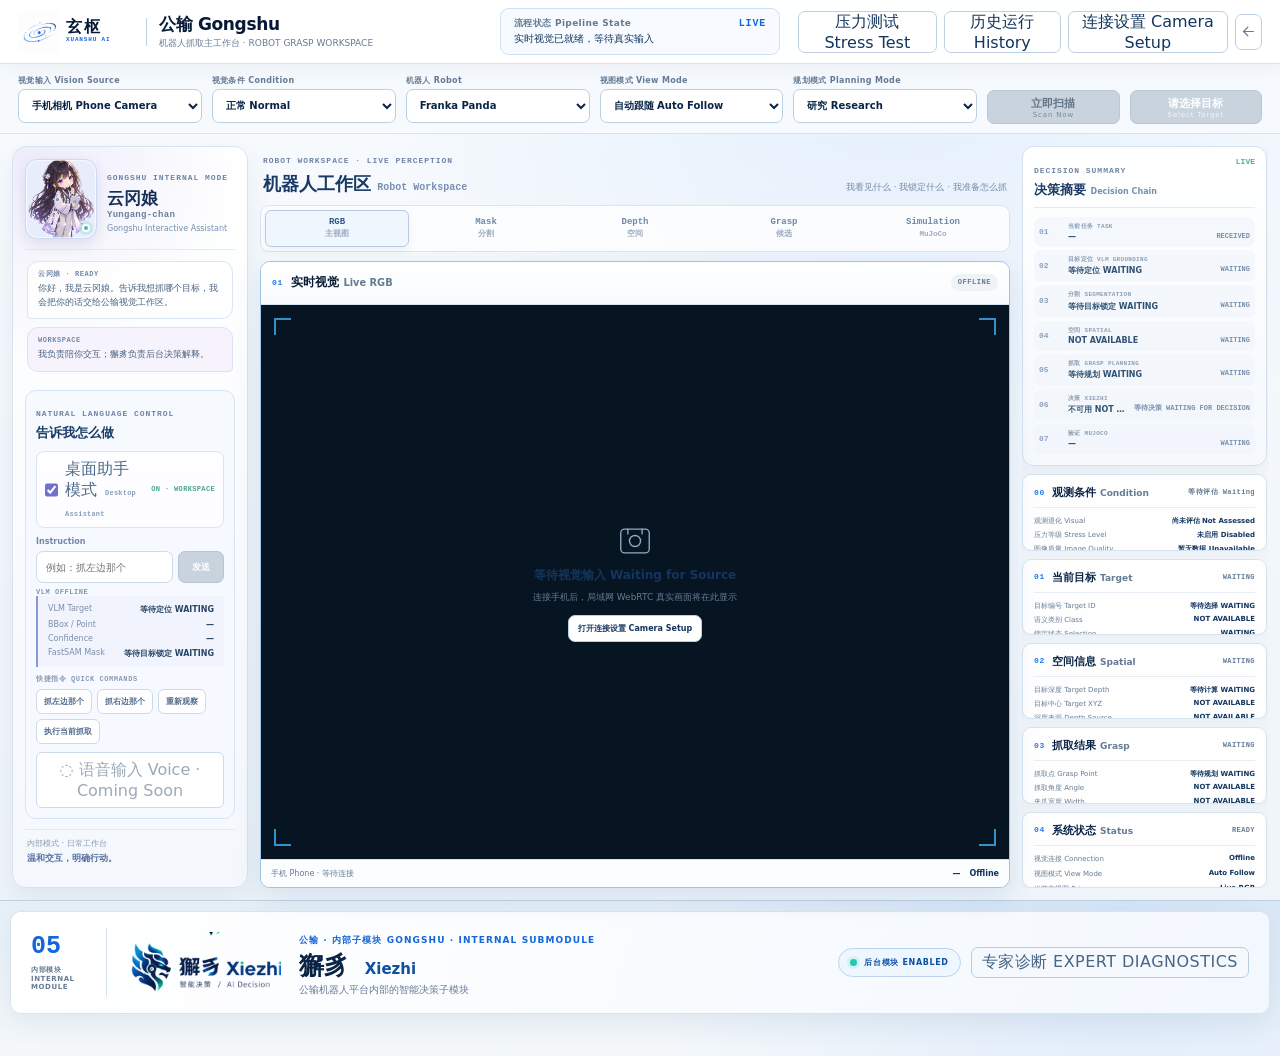
==== commit a982a8bd: "feat(gongshu): add yungang desktop assistant mode" ====
--- a/frontend/apps/gongshu/index.html
+++ b/frontend/apps/gongshu/index.html
@@ -10,6 +10,7 @@
     <link rel="stylesheet" href="./workspace.css" />
     <link rel="stylesheet" href="./xiezhi-lab.css" />
     <link rel="stylesheet" href="./assistant-workbench.css" />
+    <link rel="stylesheet" href="./assistant-stage.css" />
   </head>
   <body class="workspace-app">
     <header class="workspace-header">
@@ -108,7 +109,7 @@
       <aside class="assistant-rail" aria-labelledby="assistantRailTitle">
         <header class="assistant-identity">
           <div class="assistant-portrait-frame">
-            <img src="assets/yungang-chan.png" alt="云冈娘 Yungang-chan" />
+            <img src="../../assets/yungang/yungang_master.png" alt="云冈娘 Yungang-chan" />
             <span class="assistant-live-dot" aria-label="内部模式在线"></span>
           </div>
           <div>
@@ -134,6 +135,13 @@
             <span class="eyebrow">NATURAL LANGUAGE CONTROL</span>
             <h2 id="assistantCommandTitle">告诉我怎么做</h2>
           </div>
+          <div class="assistant-mode-row">
+            <label class="assistant-mode-toggle" for="yungangDesktopAssistantToggle">
+              <input id="yungangDesktopAssistantToggle" type="checkbox" checked />
+              <span>桌面助手模式 <b>Desktop Assistant</b></span>
+            </label>
+            <span id="yungangDesktopAssistantState" class="assistant-mode-state">ON · WORKSPACE</span>
+          </div>
           <div class="assistant-composer">
             <label for="vlmInstruction">Instruction</label>
             <div class="assistant-input-row">
@@ -204,6 +212,15 @@
             <img id="liveMedia" class="workspace-media" alt="手机局域网实时 RGB 画面" hidden />
             <svg id="targetOverlay" class="target-overlay" role="group" aria-label="目标候选 Object Candidates" hidden></svg>
             <svg id="vlmOverlay" class="vlm-overlay" role="img" aria-label="VLM 目标框 VLM Grounding" hidden></svg>
+            <div id="assistantStageLayer" class="assistant-stage-layer" aria-label="云冈娘桌面助手 Yungang Desktop Assistant" hidden>
+              <div id="assistantTargetMarker" class="assistant-target-marker" aria-hidden="true" hidden>
+                <span>MOCK TARGET</span>
+              </div>
+              <div id="yungangAssistantActor" class="yungang-assistant-actor" data-state="idle">
+                <img id="yungangAssistantSprite" src="../../assets/yungang/yungang_idle.png" alt="" draggable="false" />
+                <div id="yungangAssistantBubble" class="yungang-assistant-bubble" role="status" aria-live="polite"></div>
+              </div>
+            </div>
             <div id="visionScanFx" class="vision-scan-fx" aria-hidden="true"></div>
             <div id="targetLockBanner" class="target-lock-banner" hidden>
               <span>目标已锁定</span><strong>Target Locked</strong>
@@ -817,6 +834,7 @@
     <script src="./pipeline-state.js"></script>
     <script src="./target-selection.js"></script>
     <script src="./real-scene.js"></script>
+    <script src="./assistant-stage.js"></script>
     <script src="./xiezhi-blueprint.js"></script>
     <script src="./behavior-comparison.js"></script>
     <script src="./xiezhi-lab.js"></script>
--- a/frontend/apps/gongshu/assistant-stage.css
+++ b/frontend/apps/gongshu/assistant-stage.css
@@ -0,0 +1,181 @@
+/* Yungang Desktop Assistant: a small, non-interactive overlay inside the live RGB stage. */
+
+.assistant-mode-row {
+  display: flex;
+  align-items: center;
+  justify-content: space-between;
+  gap: 8px;
+  margin: 8px 0 9px;
+  padding: 7px 8px;
+  border: 1px solid #dbe5f0;
+  border-radius: 8px;
+  background: rgba(255, 255, 255, .78);
+}
+
+.assistant-mode-toggle {
+  display: flex;
+  align-items: center;
+  gap: 7px;
+  min-width: 0;
+  color: #506b8c;
+  cursor: pointer;
+  font-size: 8px;
+  font-weight: 800;
+}
+
+.assistant-mode-toggle input {
+  width: 14px;
+  height: 14px;
+  margin: 0;
+  accent-color: #6e71ce;
+}
+
+.assistant-mode-toggle b {
+  margin-left: 3px;
+  color: #8b9eb6;
+  font: 700 7px/1 "Cascadia Mono", Consolas, monospace;
+  letter-spacing: .03em;
+}
+
+.assistant-mode-state {
+  flex: 0 0 auto;
+  color: #48a58f;
+  font: 800 7px/1 "Cascadia Mono", Consolas, monospace;
+  letter-spacing: .05em;
+}
+
+.assistant-mode-state.is-off {
+  color: #9aaaba;
+}
+
+.assistant-stage-layer {
+  position: absolute;
+  z-index: 8;
+  inset: 0;
+  overflow: hidden;
+  pointer-events: none;
+}
+
+.assistant-stage-layer[hidden],
+.assistant-target-marker[hidden] {
+  display: none;
+}
+
+.yungang-assistant-actor {
+  position: absolute;
+  z-index: 2;
+  width: clamp(78px, 16%, 142px);
+  aspect-ratio: 3 / 4;
+  opacity: 0;
+  transform: translateY(8px) scale(.94);
+  transform-origin: 50% 100%;
+  transition:
+    left 420ms cubic-bezier(.22, .72, .2, 1),
+    top 420ms cubic-bezier(.22, .72, .2, 1),
+    opacity 240ms ease,
+    transform 280ms ease;
+}
+
+.yungang-assistant-actor.is-visible {
+  opacity: 1;
+  transform: translateY(0) scale(1);
+}
+
+.yungang-assistant-actor[data-state="move"] img,
+.yungang-assistant-actor[data-state="summon"] img,
+.yungang-assistant-actor[data-state="dismiss"] img {
+  animation: yungang-assistant-step 360ms ease-in-out infinite alternate;
+}
+
+.yungang-assistant-actor img {
+  display: block;
+  width: 100%;
+  height: 100%;
+  object-fit: contain;
+  object-position: center bottom;
+  filter: drop-shadow(0 8px 10px rgba(3, 15, 30, .34));
+  user-select: none;
+}
+
+.yungang-assistant-bubble {
+  position: absolute;
+  z-index: 3;
+  top: -6px;
+  left: 50%;
+  width: max-content;
+  max-width: min(176px, 36vw);
+  padding: 7px 9px;
+  border: 1px solid rgba(184, 204, 234, .96);
+  border-radius: 10px 10px 10px 3px;
+  background: rgba(250, 253, 255, .96);
+  box-shadow: 0 7px 17px rgba(3, 19, 39, .22);
+  color: #254a76;
+  font-size: clamp(8px, .72vw, 11px);
+  font-weight: 800;
+  line-height: 1.25;
+  opacity: 0;
+  transform: translate(-50%, -100%) scale(.95);
+  transition: opacity 220ms ease, transform 260ms ease;
+  white-space: nowrap;
+}
+
+.yungang-assistant-actor.is-visible .yungang-assistant-bubble:not(:empty) {
+  opacity: 1;
+  transform: translate(-50%, -100%) scale(1);
+}
+
+.yungang-assistant-bubble::after {
+  position: absolute;
+  left: 18px;
+  bottom: -5px;
+  width: 9px;
+  height: 9px;
+  border-right: 1px solid rgba(184, 204, 234, .96);
+  border-bottom: 1px solid rgba(184, 204, 234, .96);
+  background: rgba(250, 253, 255, .96);
+  content: "";
+  transform: rotate(45deg);
+}
+
+.assistant-target-marker {
+  position: absolute;
+  z-index: 1;
+  left: var(--target-x);
+  top: var(--target-y);
+  width: var(--target-width);
+  height: var(--target-height);
+  border: 1px dashed rgba(255, 197, 93, .9);
+  border-radius: 7px;
+  background: rgba(255, 190, 80, .08);
+  box-shadow: 0 0 0 1px rgba(255, 190, 80, .12), 0 0 18px rgba(255, 190, 80, .16);
+  transition: left 420ms ease, top 420ms ease, width 420ms ease, height 420ms ease;
+}
+
+.assistant-target-marker span {
+  position: absolute;
+  top: -18px;
+  left: 0;
+  padding: 3px 5px;
+  border-radius: 3px;
+  background: rgba(77, 49, 11, .88);
+  color: #ffe9ad;
+  font: 800 7px/1 "Cascadia Mono", Consolas, monospace;
+  letter-spacing: .06em;
+}
+
+@keyframes yungang-assistant-step {
+  from { transform: translateY(0); }
+  to { transform: translateY(-3px); }
+}
+
+@media (max-width: 860px) {
+  .yungang-assistant-actor { width: clamp(68px, 18%, 106px); }
+  .yungang-assistant-bubble { max-width: 132px; font-size: 8px; }
+}
+
+@media (prefers-reduced-motion: reduce) {
+  .yungang-assistant-actor,
+  .yungang-assistant-bubble,
+  .assistant-target-marker { transition-duration: 1ms; }
+  .yungang-assistant-actor img { animation: none; }
+}
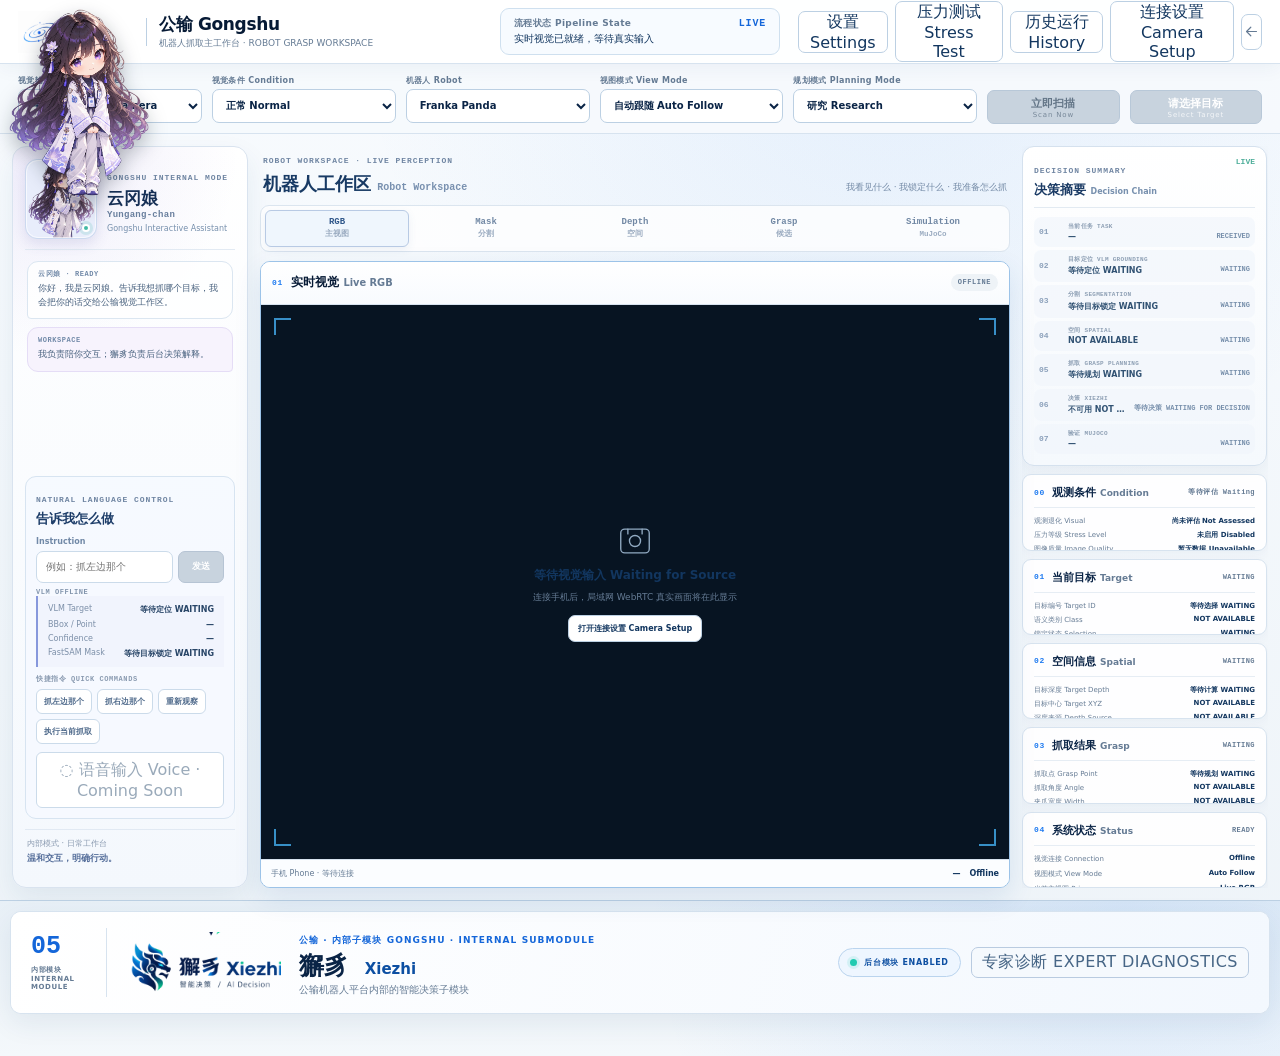
==== commit 449f6e42: "feat(gongshu): place advisor mode in settings" ====
--- a/frontend/apps/gongshu/index.html
+++ b/frontend/apps/gongshu/index.html
@@ -33,6 +33,7 @@
       </div>
 
       <div class="workspace-header-actions">
+        <button id="advisorSettingsButton" class="quiet-button advisor-settings-button" type="button" aria-haspopup="dialog" aria-controls="advisorSettingsDialog">设置 Settings</button>
         <button id="conditionSettingsButton" class="quiet-button" type="button">压力测试 Stress Test</button>
         <button id="legacyButton" class="quiet-button" type="button">历史运行 History</button>
         <button id="cameraSetupButton" class="quiet-button" type="button">连接设置 Camera Setup</button>
@@ -109,24 +110,25 @@
       <aside class="assistant-rail" aria-labelledby="assistantRailTitle">
         <header class="assistant-identity">
           <div class="assistant-portrait-frame">
-            <img src="../../assets/yungang/yungang_master.png" alt="云冈娘 Yungang-chan" />
+            <img id="assistantPortrait" src="../../assets/yungang/yungang_master.png" alt="云冈娘 Yungang-chan" />
+            <span id="advisorFallbackBadge" class="advisor-fallback-badge" aria-hidden="true">GA</span>
             <span class="assistant-live-dot" aria-label="内部模式在线"></span>
           </div>
           <div>
-            <span class="eyebrow">GONGSHU INTERNAL MODE</span>
-            <h1 id="assistantRailTitle">云冈娘 <b>Yungang-chan</b></h1>
-            <p>Gongshu Interactive Assistant</p>
+            <span id="assistantIdentityEyebrow" class="eyebrow">GONGSHU INTERNAL MODE</span>
+            <h1 id="assistantRailTitle"><span id="assistantDisplayName">云冈娘</span> <b id="assistantDisplayEnglish">Yungang-chan</b></h1>
+            <p id="assistantIdentitySubtitle">Gongshu Interactive Assistant</p>
           </div>
         </header>
 
         <div id="assistantMessages" class="assistant-messages" aria-live="polite">
           <article class="assistant-message is-assistant">
-            <span class="message-author">云冈娘 · READY</span>
-            <p>你好，我是云冈娘。告诉我想抓哪个目标，我会把你的话交给公输视觉工作区。</p>
+            <span id="assistantReadyAuthor" class="message-author">云冈娘 · READY</span>
+            <p id="assistantReadyCopy">你好，我是云冈娘。告诉我想抓哪个目标，我会把你的话交给公输视觉工作区。</p>
           </article>
           <article class="assistant-message is-system">
-            <span class="message-author">WORKSPACE</span>
-            <p>我负责陪你交互；獬豸负责后台决策解释。</p>
+            <span id="assistantSystemAuthor" class="message-author">WORKSPACE</span>
+            <p id="assistantSystemCopy">我负责陪你交互；獬豸负责后台决策解释。</p>
           </article>
         </div>
 
@@ -134,13 +136,6 @@
           <div class="assistant-section-heading">
             <span class="eyebrow">NATURAL LANGUAGE CONTROL</span>
             <h2 id="assistantCommandTitle">告诉我怎么做</h2>
-          </div>
-          <div class="assistant-mode-row">
-            <label class="assistant-mode-toggle" for="yungangDesktopAssistantToggle">
-              <input id="yungangDesktopAssistantToggle" type="checkbox" checked />
-              <span>桌面助手模式 <b>Desktop Assistant</b></span>
-            </label>
-            <span id="yungangDesktopAssistantState" class="assistant-mode-state">ON · WORKSPACE</span>
           </div>
           <div class="assistant-composer">
             <label for="vlmInstruction">Instruction</label>
@@ -172,8 +167,8 @@
         </section>
 
         <div class="assistant-role-note">
-          <span>内部模式 · 日常工作台</span>
-          <strong>温和交互，明确行动。</strong>
+          <span id="assistantRoleNoteLabel">内部模式 · 日常工作台</span>
+          <strong id="assistantRoleNoteCopy">温和交互，明确行动。</strong>
         </div>
       </aside>
 
@@ -212,15 +207,6 @@
             <img id="liveMedia" class="workspace-media" alt="手机局域网实时 RGB 画面" hidden />
             <svg id="targetOverlay" class="target-overlay" role="group" aria-label="目标候选 Object Candidates" hidden></svg>
             <svg id="vlmOverlay" class="vlm-overlay" role="img" aria-label="VLM 目标框 VLM Grounding" hidden></svg>
-            <div id="assistantStageLayer" class="assistant-stage-layer" aria-label="云冈娘桌面助手 Yungang Desktop Assistant" hidden>
-              <div id="assistantTargetMarker" class="assistant-target-marker" aria-hidden="true" hidden>
-                <span>MOCK TARGET</span>
-              </div>
-              <div id="yungangAssistantActor" class="yungang-assistant-actor" data-state="idle">
-                <img id="yungangAssistantSprite" src="../../assets/yungang/yungang_idle.png" alt="" draggable="false" />
-                <div id="yungangAssistantBubble" class="yungang-assistant-bubble" role="status" aria-live="polite"></div>
-              </div>
-            </div>
             <div id="visionScanFx" class="vision-scan-fx" aria-hidden="true"></div>
             <div id="targetLockBanner" class="target-lock-banner" hidden>
               <span>目标已锁定</span><strong>Target Locked</strong>
@@ -500,6 +486,16 @@
         </section>
       </aside>
     </main>
+
+    <div id="assistantStageLayer" class="assistant-stage-layer assistant-pet-layer" aria-label="云冈娘常驻桌面宠物 Yungang Pet" hidden>
+      <div id="assistantTargetMarker" class="assistant-target-marker" aria-hidden="true" hidden>
+        <span>MOCK TARGET</span>
+      </div>
+      <div id="yungangAssistantActor" class="yungang-assistant-actor" data-state="idle" aria-label="云冈娘 Yungang Pet，可拖拽">
+        <img id="yungangAssistantSprite" src="../../assets/yungang/yungang_idle.png" alt="云冈娘 Yungang Pet" draggable="false" />
+        <div id="yungangAssistantBubble" class="yungang-assistant-bubble" role="status" aria-live="polite"></div>
+      </div>
+    </div>
 
     <section id="xiezhiLab" class="xiezhi-module is-collapsed" aria-labelledby="xiezhiLabTitle">
       <div class="xiezhi-module-shell">
@@ -735,6 +731,29 @@
 
     <div id="notice" class="workspace-notice" role="status" aria-live="polite" hidden></div>
 
+    <dialog id="advisorSettingsDialog" class="workspace-dialog advisor-settings-dialog" aria-labelledby="advisorSettingsTitle">
+      <header class="dialog-header">
+        <div><span>GONGSHU PREFERENCES</span><h2 id="advisorSettingsTitle">设置 Settings</h2></div>
+        <button type="button" class="dialog-close-button" data-close-advisor-settings aria-label="关闭设置 Close Settings">×</button>
+      </header>
+      <div class="advisor-settings-content">
+        <section class="advisor-settings-card">
+          <div>
+            <span class="eyebrow">ROLE PRESENTATION</span>
+            <h3>导师模式 <b>Advisor Mode</b></h3>
+            <p>开启后隐藏全部云冈娘角色化视觉与行为，并统一使用正式的 Gongshu Assistant / Xiezhi Decision 表达；机器人工作流保持不变。</p>
+          </div>
+          <div class="assistant-mode-row">
+            <label class="assistant-mode-toggle" for="advisorModeToggle">
+              <input id="advisorModeToggle" type="checkbox" />
+              <span>导师模式 <b>Advisor Mode</b></span>
+            </label>
+            <span id="advisorModeState" class="assistant-mode-state">OFF · YUNGANG PET</span>
+          </div>
+        </section>
+      </div>
+    </dialog>
+
     <dialog id="conditionDialog" class="workspace-dialog condition-dialog" aria-labelledby="conditionDialogTitle">
       <header class="dialog-header">
         <div><span>研究实验 Research Experiment</span><h2 id="conditionDialogTitle">视觉条件压力测试 Condition Stress Test</h2></div>
--- a/frontend/apps/gongshu/workspace.css
+++ b/frontend/apps/gongshu/workspace.css
@@ -1620,7 +1620,7 @@
 
 @media (max-width: 1220px) {
   .workspace-header { grid-template-columns: minmax(280px, 1fr) auto minmax(260px, 1fr); }
-  .workspace-header-actions .quiet-button:first-child { display: none; }
+  .workspace-header-actions .quiet-button:first-child:not(.advisor-settings-button) { display: none; }
   .workspace-shell { grid-template-columns: minmax(0, 1fr) 250px; }
   .workspace-view-grid { grid-template-columns: minmax(0, 2fr) minmax(225px, 1fr); }
   .workspace-toolbar { grid-template-columns: repeat(5, minmax(105px, 1fr)) repeat(2, minmax(112px, .72fr)); }
--- a/frontend/apps/gongshu/assistant-stage.css
+++ b/frontend/apps/gongshu/assistant-stage.css
@@ -1,4 +1,4 @@
-/* Yungang Desktop Assistant: a small, non-interactive overlay inside the live RGB stage. */
+/* Yungang Pet: a small, non-blocking page-level overlay for Gongshu. */
 
 .assistant-mode-row {
   display: flex;
@@ -12,6 +12,49 @@
   background: rgba(255, 255, 255, .78);
 }
 
+.advisor-settings-content {
+  padding: 16px;
+  background: #f7fafd;
+}
+
+.advisor-settings-card {
+  display: grid;
+  grid-template-columns: minmax(0, 1fr) auto;
+  gap: 18px;
+  align-items: center;
+  padding: 16px;
+  border: 1px solid #dbe5f0;
+  border-radius: 12px;
+  background: #fff;
+  box-shadow: 0 10px 24px rgba(30, 62, 96, .08);
+}
+
+.advisor-settings-card h3 {
+  margin: 5px 0 5px;
+  color: #193b62;
+  font-size: 16px;
+}
+
+.advisor-settings-card h3 b {
+  color: #7187a1;
+  font: 800 10px/1 "Cascadia Mono", Consolas, monospace;
+  letter-spacing: .04em;
+}
+
+.advisor-settings-card p {
+  max-width: 610px;
+  margin: 0;
+  color: #6d819a;
+  font-size: 11px;
+  line-height: 1.7;
+}
+
+.advisor-settings-card .assistant-mode-row {
+  min-width: 190px;
+  margin: 0;
+  background: #f8fbff;
+}
+
 .assistant-mode-toggle {
   display: flex;
   align-items: center;
@@ -48,10 +91,30 @@
   color: #9aaaba;
 }
 
+.advisor-fallback-badge {
+  display: none;
+  position: absolute;
+  inset: 0;
+  place-items: center;
+  color: #315273;
+  font: 900 18px/1 "Cascadia Mono", Consolas, monospace;
+  letter-spacing: -.08em;
+}
+
+body.advisor-mode .assistant-portrait-frame #assistantPortrait {
+  display: none;
+}
+
+body.advisor-mode .assistant-portrait-frame .advisor-fallback-badge {
+  display: grid;
+}
+
 .assistant-stage-layer {
-  position: absolute;
-  z-index: 8;
+  position: fixed;
+  z-index: 100;
   inset: 0;
+  width: 100vw;
+  height: 100vh;
   overflow: hidden;
   pointer-events: none;
 }
@@ -66,6 +129,9 @@
   z-index: 2;
   width: clamp(78px, 16%, 142px);
   aspect-ratio: 3 / 4;
+  pointer-events: auto;
+  cursor: grab;
+  touch-action: none;
   opacity: 0;
   transform: translateY(8px) scale(.94);
   transform-origin: 50% 100%;
@@ -81,10 +147,24 @@
   transform: translateY(0) scale(1);
 }
 
-.yungang-assistant-actor[data-state="move"] img,
-.yungang-assistant-actor[data-state="summon"] img,
-.yungang-assistant-actor[data-state="dismiss"] img {
+.yungang-assistant-actor.is-dragging {
+  cursor: grabbing;
+  transform: translateY(0) scale(1.02);
+  transition: none;
+}
+
+.yungang-assistant-actor.assistant-idle img {
+  animation: yungang-assistant-idle 5.2s ease-in-out infinite;
+}
+
+.yungang-assistant-actor.assistant-moving img,
+.yungang-assistant-actor.assistant-returning img {
   animation: yungang-assistant-step 360ms ease-in-out infinite alternate;
+}
+
+.yungang-assistant-actor.assistant-dragging img,
+.yungang-assistant-actor.assistant-pointing img {
+  animation: none;
 }
 
 .yungang-assistant-actor img {
@@ -168,9 +248,16 @@
   to { transform: translateY(-3px); }
 }
 
+@keyframes yungang-assistant-idle {
+  0%, 100% { transform: translateY(0) rotate(0deg) scale(1); }
+  50% { transform: translateY(-5px) rotate(-1deg) scale(1.012); }
+}
+
 @media (max-width: 860px) {
   .yungang-assistant-actor { width: clamp(68px, 18%, 106px); }
   .yungang-assistant-bubble { max-width: 132px; font-size: 8px; }
+  .advisor-settings-card { grid-template-columns: 1fr; }
+  .advisor-settings-card .assistant-mode-row { width: 100%; }
 }
 
 @media (prefers-reduced-motion: reduce) {
